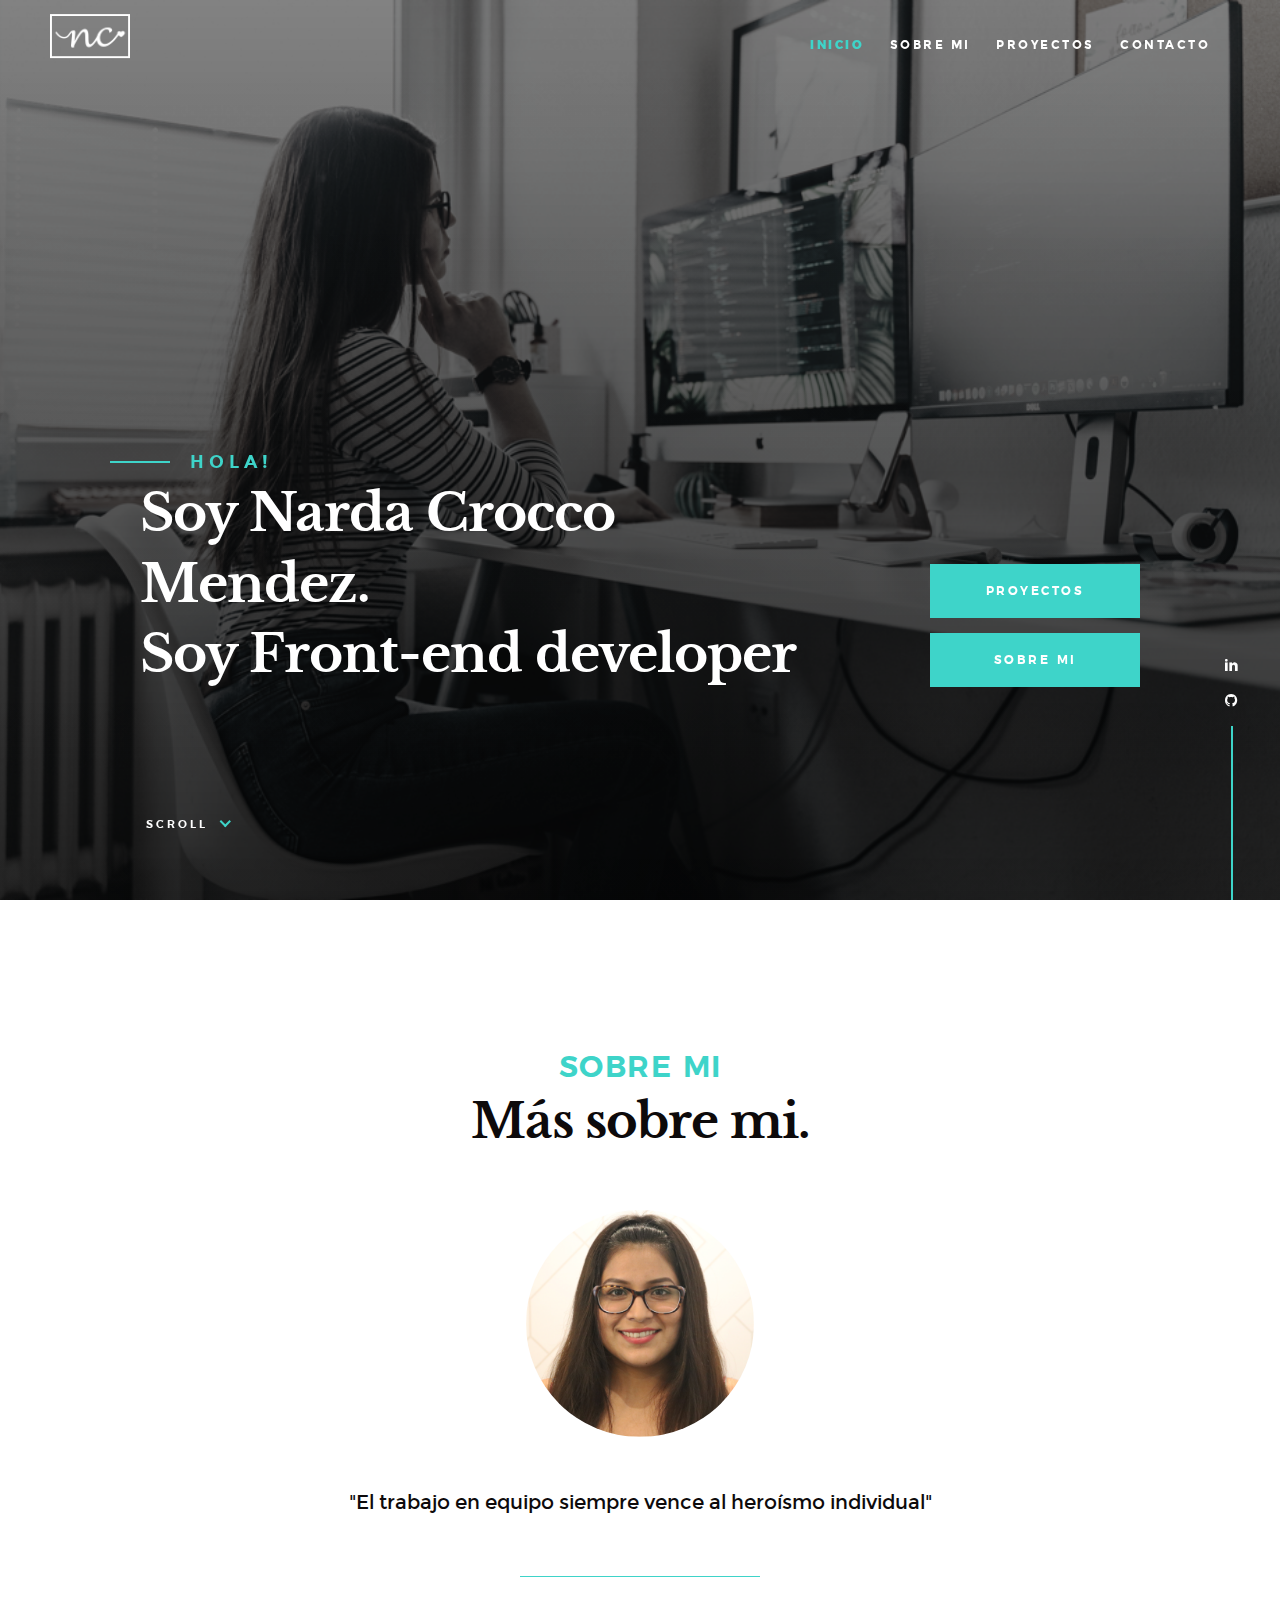
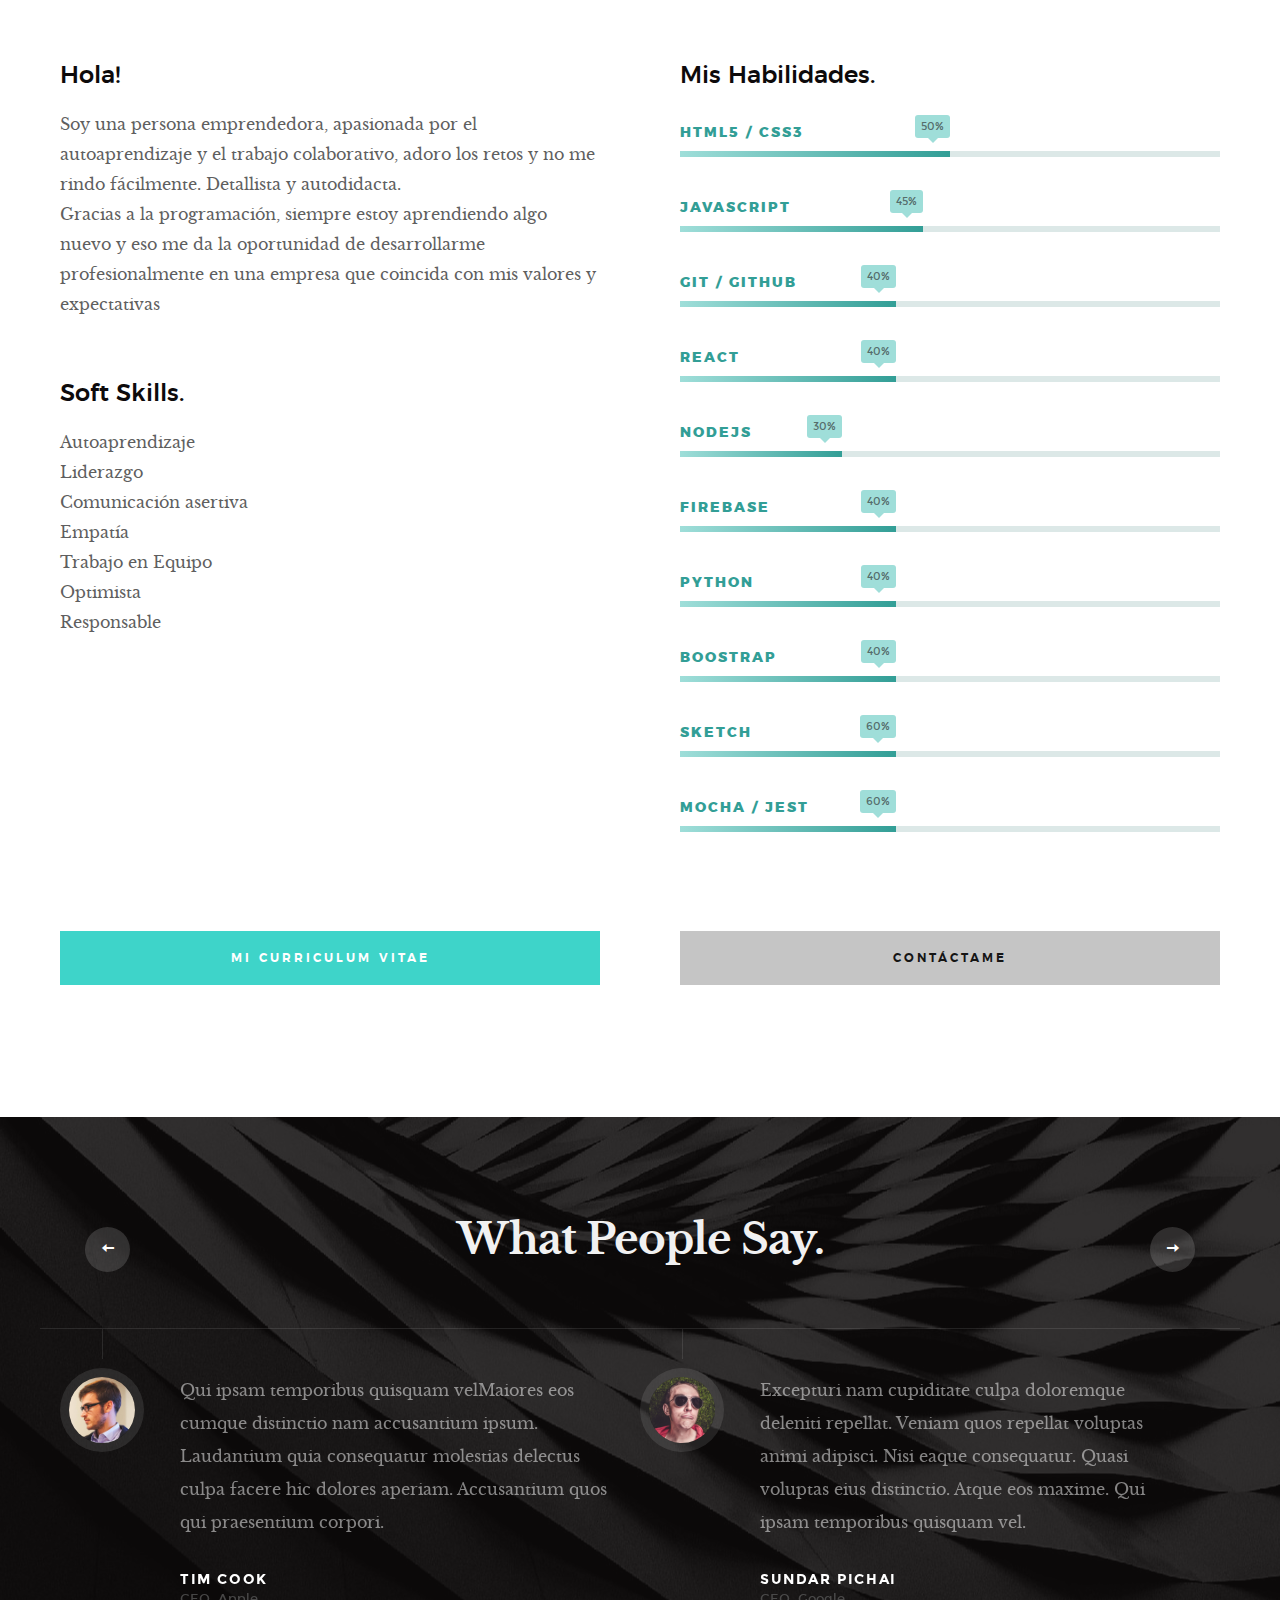
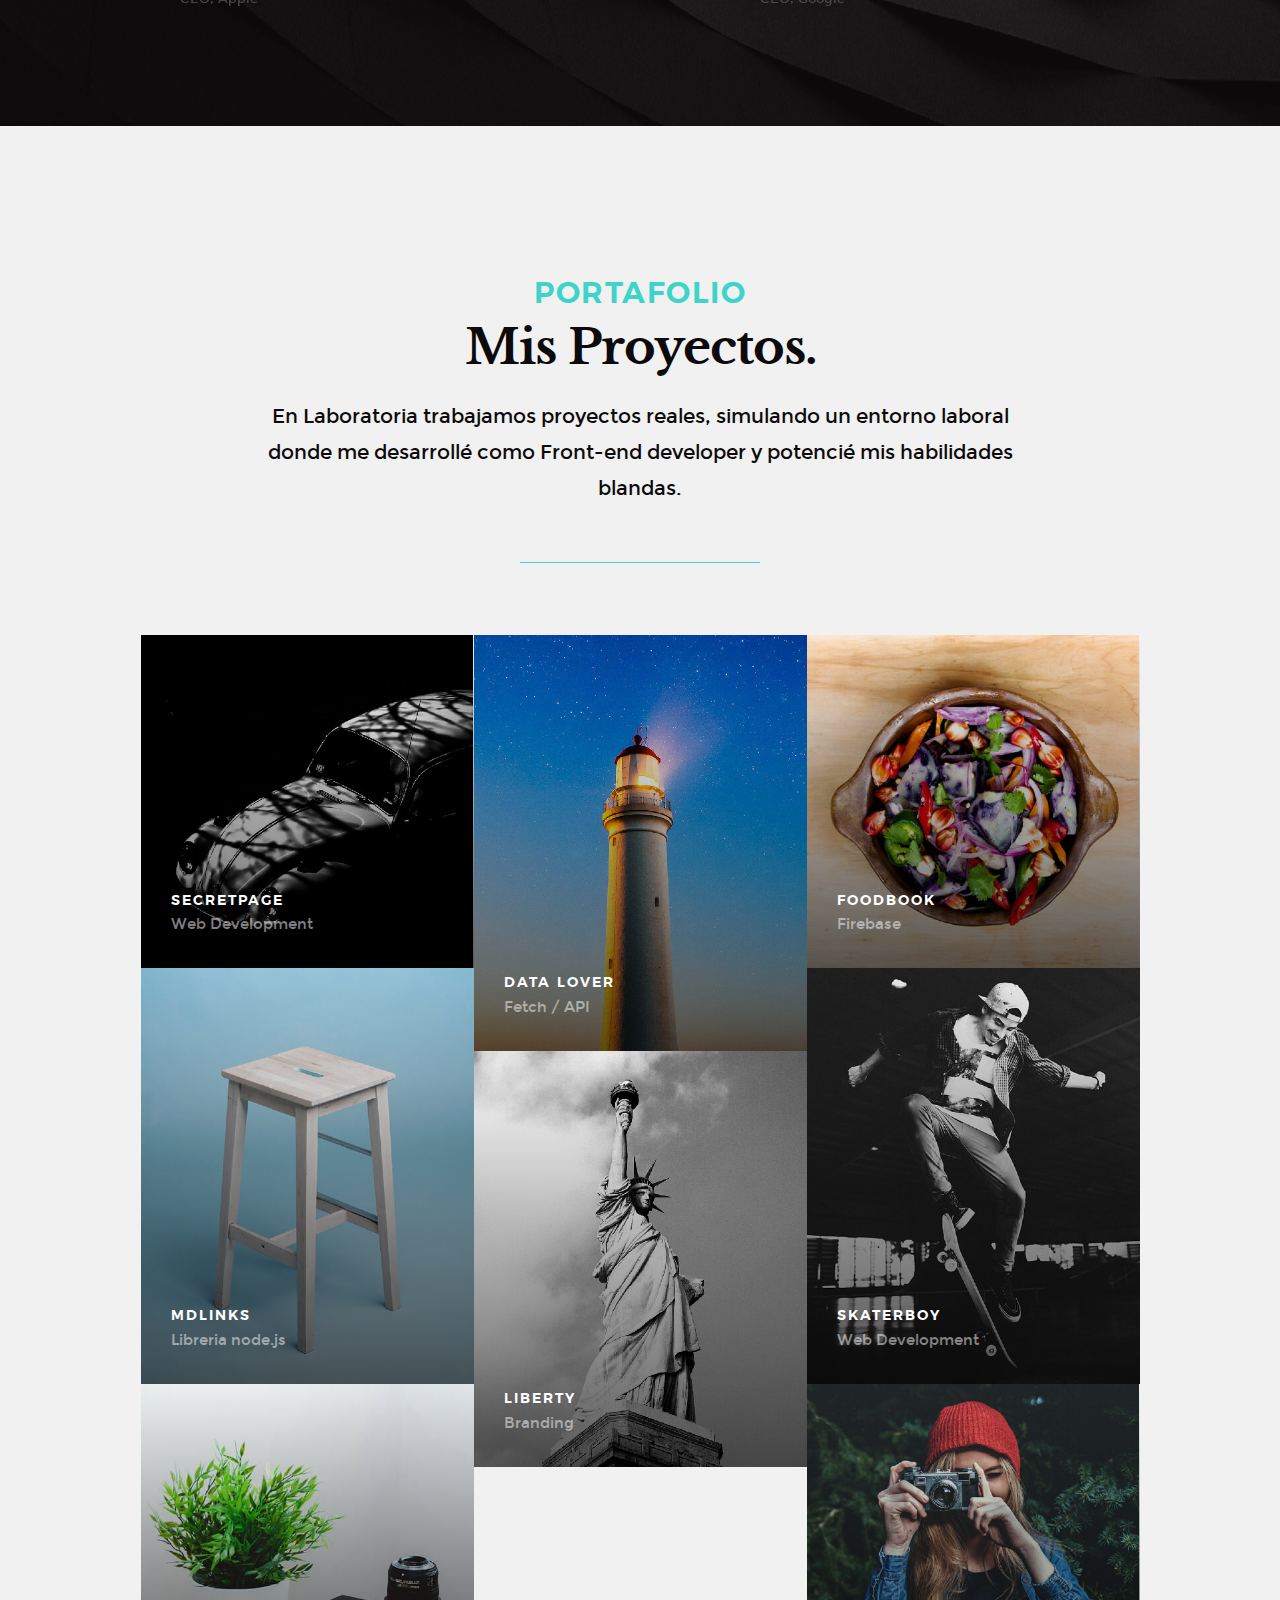
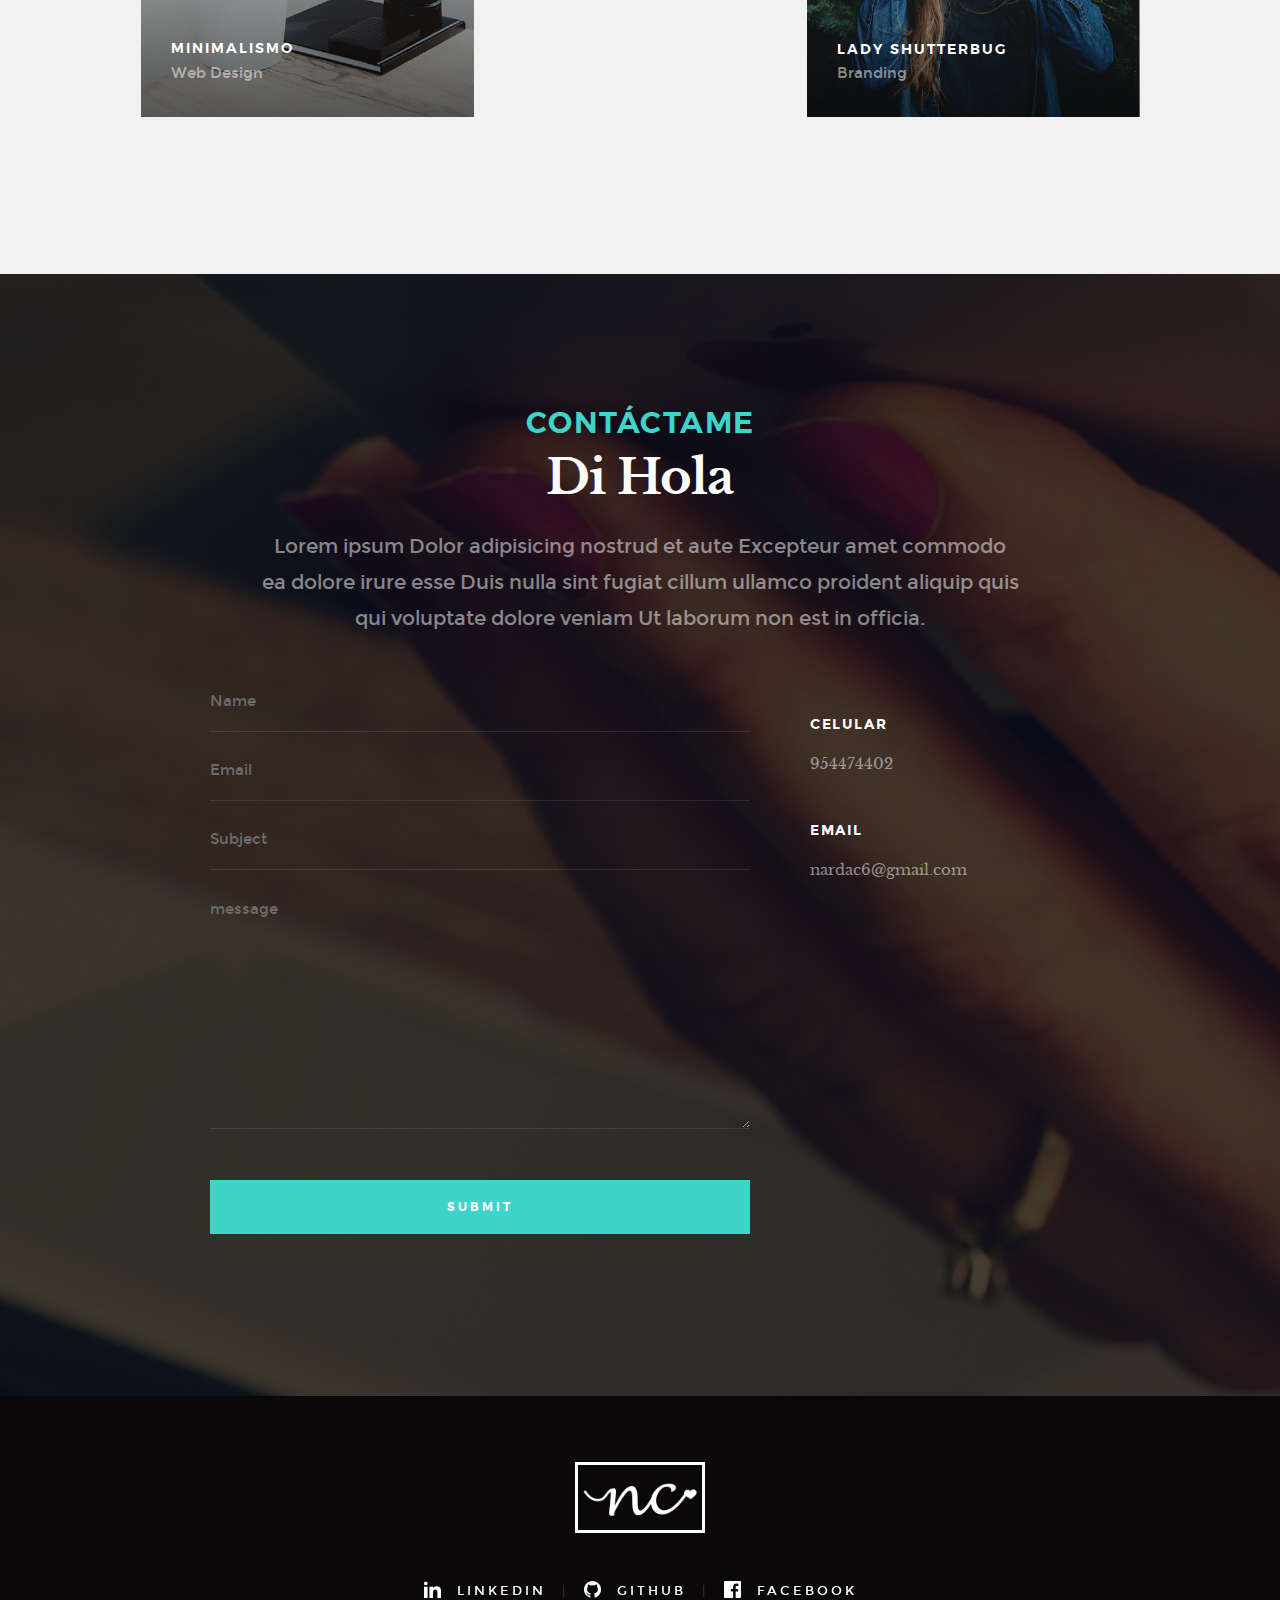
==== index.html @ a19f1409 "Portafolio" ====
<!DOCTYPE html>
<!--[if lt IE 9 ]><html class="no-js oldie" lang="en"> <![endif]-->
<!--[if IE 9 ]><html class="no-js oldie ie9" lang="en"> <![endif]-->
<!--[if (gte IE 9)|!(IE)]><!-->
<html class="no-js" lang="en">
<!--<![endif]-->

<head>

    <!--- basic page needs
    ================================================== -->
    <meta charset="utf-8">
    <title>Narda Crocco</title>
    <meta name="description" content="">
    <meta name="author" content="">

    <!-- mobile specific metas
    ================================================== -->
    <meta name="viewport" content="width=device-width, initial-scale=1">

    <!-- CSS
    ================================================== -->
    <link rel="stylesheet" href="css/base.css">
    <link rel="stylesheet" href="css/vendor.css">
    <link rel="stylesheet" href="css/main.css">

    <!-- script
    ================================================== -->
    <script src="js/modernizr.js"></script>
    <script src="js/pace.min.js"></script>

    <!-- favicons
    ================================================== -->
    <link rel="shortcut icon" href="favicon.png" type="image/x-icon">
    <link rel="icon" href="favicon.png" type="image/x-icon">

</head>

<body id="top">

    <!-- header
    ================================================== -->
    <header class="s-header">

        <div class="header-logo">
            <a class="site-logo" href="index.html"><img src="images/nc-black.png" alt="Homepage"></a>
        </div>

        <nav class="header-nav-wrap">
            <ul class="header-nav">
                <li class="current"><a class="smoothscroll"  href="#home" title="home">Inicio</a></li>
                <li><a class="smoothscroll"  href="#about" title="about">Sobre mi</a></li>
                <li><a class="smoothscroll"  href="#works" title="works">Proyectos</a></li>
                <li><a class="smoothscroll"  href="#contact" title="contact">Contacto</a></li>
            </ul>
        </nav>

        <a class="header-menu-toggle" href="#0"><span>Menu</span></a>

    </header> <!-- end s-header -->


   <!-- home
   ================================================== -->
   <section id="home" class="s-home page-hero target-section" data-parallax="scroll" data-image-src="images/hero2.png" data-natural-width=3000 data-natural-height=2000 data-position-y=center>

        <div class="overlay"></div>
        <div class="shadow-overlay"></div>

        <div class="home-content">

            <div class="row home-content__main">

                <h3>Hola!</h3>

                <h1>
                    Soy Narda Crocco Mendez. <br>
                    Soy Front-end developer <br>
                    
                </h1>

                <div class="home-content__buttons">
                    <a href="#works" class="smoothscroll btn btn--stroke">
                        Proyectos
                    </a>
                    <a href="#about" class="smoothscroll btn btn--stroke">
                        Sobre mi
                    </a>
                </div>

                <div class="home-content__scroll">
                    <a href="#about" class="scroll-link smoothscroll">
                        <span>scroll</span>
                    </a>
                </div>

            </div>

        </div> <!-- end home-content -->

        <ul class="home-social">
            <li>
                <a href="https://www.linkedin.com/in/nardacrocco/"><i class="im im-linkedin" aria-hidden="true"></i><span>Linkedin</span></a>
            </li>
            <li>
                <a href="https://github.com/NardaC"><i class="im im-github" aria-hidden="true"></i><span>GitHub</span></a>
            </li>
        </ul> 
        <!-- end home-social -->

    </section> <!-- end s-home -->


    <!-- about
    ================================================== -->
    <section id="about" class="s-about target-section">
        
        <div class="row narrow section-intro has-bottom-sep">
            <div class="col-full text-center">
                <h3>Sobre mi</h3>
                <h1>Más sobre mi.</h1>
                <img src="/images/fotoNarda.png"  class ='fotoNarda' alt="fotoNarda">
                <p class="lead">"El trabajo en equipo siempre vence al heroísmo individual"</p>
            </div>
        </div>

        <div class="row about-content">

            <div class="col-six tab-full left">
                <h3>Hola!</h3>
                <p>
                Soy una persona emprendedora, apasionada por el autoaprendizaje y el trabajo colaborativo, adoro los retos y no me rindo fácilmente. Detallista y autodidacta.<br> Gracias a la programación, siempre estoy aprendiendo algo nuevo y eso me da la oportunidad de desarrollarme profesionalmente en una empresa que coincida con mis valores y expectativas
                </p>
                <h3>Soft Skills.</h3>
                <p>  Autoaprendizaje<br>
                     Liderazgo<br>
                     Comunicación asertiva<br>
                     Empatía<br>
                     Trabajo en Equipo<br>
                     Optimista<br>
                     Responsable<br>

                </p>
            </div>

            <div class="col-six tab-full right">
                <h3>Mis Habilidades.</h3>

                <ul class="skill-bars">
                    <li>
                        <div class="progress percent50"><span>50%</span></div>
                        <strong>HTML5 / CSS3</strong>
                    </li>
                    <li>
                        <div class="progress percent45"><span>45%</span></div>
                        <strong>Javascript</strong>
                    </li>
                    <li>
                        <div class="progress percent40"><span>40%</span></div>
                        <strong>Git / GitHub</strong>
                    </li>
                    <li>
                        <div class="progress percent40"><span>40%</span></div>
                        <strong>React</strong>
                    </li>
                    <li>
                        <div class="progress percent30"><span>30%</span></div>
                        <strong>NodeJs</strong>
                    </li>   
                    <li>
                        <div class="progress percent40"><span>40%</span></div>
                        <strong>Firebase</strong>
                    </li>
                    <li>
                        <div class="progress percent40"><span>40%</span></div>
                        <strong>Python</strong>
                    </li>
                    <li>
                        <div class="progress percent40"><span>40%</span></div>
                        <strong>Boostrap</strong>
                    </li> 
                    <li>
                        <div class="progress percent40"><span>60%</span></div>
                        <strong>Sketch</strong>
                    </li>
                    <li>
                        <div class="progress percent40"><span>60%</span></div>
                        <strong>Mocha / Jest</strong>
                    </li>     
                </ul>
            </div>

        </div> <!-- end about-content -->

        <div class="row about-content about-content--buttons">

            <div class="col-six tab-full left">
                <a href="https://drive.google.com/file/d/16lod8VybnrQtXfMfEF0TPYE0Zg35IKWc/view" class="btn btn--primary full-width">Mi Curriculum Vitae</a>
            </div>
            <div class="col-six tab-full right">
                <a href="#contact" class="btn full-width">Contáctame</a>
            </div>

        </div> <!-- end about-content buttons -->

    </section> <!-- end about -->
    
<!-- testimonials
    ================================================== -->
    <div class="s-testimonials">

        <div class="overlay"></div>

        <div class="row testimonials-header">
            <div class="col-full">
                <h1 class="h02">What People Say.</h1>
            </div>
        </div>

        <div class="row testimonials">

            <div class="col-full testimonials__slider">

                <div class="testimonials__slide">
                    <img src="images/avatars/user-01.jpg" alt="Author image" class="testimonials__avatar">
                    <p>Qui ipsam temporibus quisquam velMaiores eos cumque distinctio nam accusantium ipsum. 
                    Laudantium quia consequatur molestias delectus culpa facere hic dolores aperiam. Accusantium quos qui praesentium corpori.</p>
                    <div class="testimonials__author h06">
                        Tim Cook
                        <span>CEO, Apple</span>
                    </div>
                </div>

                <div class="testimonials__slide">
                    <img src="images/avatars/user-05.jpg" alt="Author image" class="testimonials__avatar">
                    <p>Excepturi nam cupiditate culpa doloremque deleniti repellat. Veniam quos repellat voluptas animi adipisci.
                    Nisi eaque consequatur. Quasi voluptas eius distinctio. Atque eos maxime. Qui ipsam temporibus quisquam vel.</p>
                    <div class="testimonials__author h06">
                        Sundar Pichai
                        <span>CEO, Google</span>
                    </div>
                </div>

                <div class="testimonials__slide">
                    <img src="images/avatars/user-02.jpg" alt="Author image" class="testimonials__avatar">
                    <p>Repellat dignissimos libero. Qui sed at corrupti expedita voluptas odit. Nihil ea quia nesciunt. Ducimus aut sed ipsam.  
                    Autem eaque officia cum exercitationem sunt voluptatum accusamus. Quasi voluptas eius distinctio.</p>
                    <div class="testimonials__author h06">
                        Satya Nadella
                        <span>CEO, Microsoft</span>
                    </div>
                </div>
                
            </div> <!-- end testimonials__slider -->

        </div> <!-- end testimonials -->

    </div> <!-- end s-testimonials -->

    <!-- works
    ================================================== -->
    <section id="works" class="s-works target-section">

        <div class="row narrow section-intro has-bottom-sep">
            <div class="col-full">
                <h3>Portafolio</h3>
                <h1>Mis Proyectos.</h1>
                
                <p class="lead">En Laboratoria trabajamos proyectos reales, simulando un  entorno laboral donde me desarrollé como Front-end developer y potencié mis habilidades blandas.</p>
            </div>
        </div>

        <div class="row masonry-wrap">
            <div class="masonry">

                <div class="masonry__brick">
                    <div class="item-folio">

                        <div class="item-folio__thumb">
                            <a href="images/fondo2.jpg" class="thumb-link" title="The Beetle Car" data-size="1050x700">
                                <img src="images/portfolio/beetle.jpg" 
                                     srcset="images/portfolio/beetle.jpg 1x, images/fondo2.jpg 2x" alt="">
                                <span class="shadow-overlay"></span>
                            </a>
                        </div>

                        <div class="item-folio__text">
                            <h3 class="item-folio__title">
                                Secretpage
                            </h3>
                            <p class="item-folio__cat">
                                Web Development
                            </p>
                        </div>

                        <a href="" class="item-folio__project-link" title="Project link">
                            <i class="im im-link"></i>
                        </a>

                        <div class="item-folio__caption">
                            <p>Vero molestiae sed aut natus excepturi. Et tempora numquam. Temporibus iusto quo.Unde dolorem corrupti neque nisi.</p>
                        </div>

                    </div> <!-- end item-folio -->
                </div> <!-- end masonry__brick -->

                <div class="masonry__brick">
                    <div class="item-folio">

                        <div class="item-folio__thumb">
                            <a href="images/fondo4.jpg" class="thumb-link" title="Lighthouse" data-size="1050x700">
                                <img src="images/portfolio/lighthouse.jpg" 
                                     srcset="images/portfolio/lighthouse.jpg 1x, images/fondo4.jpg 2x" alt="">
                                <span class="shadow-overlay"></span>
                            </a>
                        </div>

                        <div class="item-folio__text">
                            <h3 class="item-folio__title">
                                Data Lover
                            </h3>
                            <p class="item-folio__cat">
                                Fetch / API 
                            </p>
                        </div>

                        <a href="https://www.behance.net/" class="item-folio__project-link" title="Project link">
                            <i class="im im-link"></i>
                        </a>

                        <div class="item-folio__caption">
                            <p>Vero molestiae sed aut natus excepturi. Et tempora numquam. Temporibus iusto quo.Unde dolorem corrupti neque nisi.</p>
                        </div>

                    </div> <!-- end item-folio -->
                </div> <!-- end masonry__brick -->

                <div class="masonry__brick">
                    <div class="item-folio">

                        <div class="item-folio__thumb">
                            <a href="images/fondo3.jpg" class="thumb-link" data-size="1050x700">
                                <img src="images/portfolio/salad.jpg" 
                                     srcset="images/portfolio/salad.jpg 1x, images/fondo3.jpg 2x" alt="">
                                <span class="shadow-overlay"></span>
                            </a>
                        </div>

                        <div class="item-folio__text">
                            <h3 class="item-folio__title">
                                Foodbook
                            </h3>
                            <p class="item-folio__cat">
                                Firebase
                            </p>
                        </div>

                        <a href="https://www.behance.net/" class="item-folio__project-link" title="Project link">
                            <i class="im im-link"></i>
                        </a>

                        <span class="item-folio__caption">
                            <p>Vero molestiae sed aut natus excepturi. Et tempora numquam. Temporibus iusto quo.Unde dolorem corrupti neque nisi.</p>
                        </span>

                    </div> <!-- end item-folio -->
                </div> <!-- end masonry__brick -->

                <div class="masonry__brick">
                    <div class="item-folio">

                        <div class="item-folio__thumb">
                            <a href="images/portfolio/gallery/g-woodcraft.jpg" class="thumb-link" data-size="1050x700">
                                <img src="images/portfolio/woodcraft.jpg"
                                     srcset="images/portfolio/woodcraft.jpg 1x, images/portfolio/woodcraft@2x.jpg 2x" alt="">
                                <span class="shadow-overlay"></span>
                            </a>
                        </div>

                        <div class="item-folio__text">
                            <h3 class="item-folio__title">
                                MdLinks
                            </h3>
                            <p class="item-folio__cat">
                                Libreria node.js
                            </p>
                        </div>

                        <a href="https://www.behance.net/" class="item-folio__project-link" title="Project link">
                            <i class="im im-link"></i>
                        </a>

                        <span class="item-folio__caption">
                            <p>Vero molestiae sed aut natus excepturi. Et tempora numquam. Temporibus iusto quo.Unde dolorem corrupti neque nisi.</p>
                        </span>

                    </div> <!-- end item-folio -->
                </div> <!-- end masonry__brick -->

                <div class="masonry__brick">
                    <div class="item-folio">

                        <div class="item-folio__thumb">
                            <a href="images/portfolio/gallery/g-skaterboy.jpg" class="thumb-link" data-size="1050x700">
                                <img src="images/portfolio/skaterboy.jpg"
                                     srcset="images/portfolio/skaterboy.jpg 1x, images/portfolio/skaterboy@2x.jpg 2x" alt="">
                                <span class="shadow-overlay"></span>
                            </a>
                        </div>

                        <div class="item-folio__text">
                            <h3 class="item-folio__title">
                                Skaterboy
                            </h3>
                            <p class="item-folio__cat">
                                Web Development
                            </p>
                        </div>

                        <a href="https://www.behance.net/" class="item-folio__project-link" title="Project link">
                            <i class="im im-link"></i>
                        </a>

                        <span class="item-folio__caption">
                            <p>Vero molestiae sed aut natus excepturi. Et tempora numquam. Temporibus iusto quo.Unde dolorem corrupti neque nisi.</p>
                        </span>

                    </div> <!-- end item-folio -->
                </div> <!-- end masonry__brick -->

                <div class="masonry__brick">
                    <div class="item-folio">

                        <div class="item-folio__thumb">
                            <a href="images/portfolio/gallery/g-liberty.jpg" class="thumb-link" data-size="1050x700">
                                <img src="images/portfolio/liberty.jpg"
                                     srcset="images/portfolio/liberty.jpg 1x, images/portfolio/liberty@2x.jpg 2x" alt="">
                                <span class="shadow-overlay"></span>
                            </a>
                        </div>

                        <div class="item-folio__text">
                            <h3 class="item-folio__title">
                                Liberty
                            </h3>
                            <p class="item-folio__cat">
                                Branding
                            </p>
                        </div>

                        <a href="https://www.behance.net/" class="item-folio__project-link" title="Project link">
                            <i class="im im-link"></i>
                        </a>

                        <span class="item-folio__caption">
                            <p>Vero molestiae sed aut natus excepturi. Et tempora numquam. Temporibus iusto quo.Unde dolorem corrupti neque nisi.</p>
                        </span>

                    </div> <!-- end item-folio -->
                </div> <!-- end masonry__brick -->

                <div class="masonry__brick">
                    <div class="item-folio">

                        <div class="item-folio__thumb">
                            <a href="images/portfolio/gallery/g-minimalismo.jpg" class="thumb-link" data-size="1050x700">
                                <img src="images/portfolio/minimalismo.jpg"
                                     srcset="images/portfolio/minimalismo.jpg 1x, images/portfolio/minimalismo@2x.jpg 2x" alt="">
                                <span class="shadow-overlay"></span>
                            </a>
                        </div>

                        <div class="item-folio__text">
                            <h3 class="item-folio__title">
                                Minimalismo
                            </h3>
                            <p class="item-folio__cat">
                                Web Design
                            </p>
                        </div>

                        <a href="https://www.behance.net/" class="item-folio__project-link" title="Project link">
                            <i class="im im-link"></i>
                        </a>

                        <span class="item-folio__caption">
                            <p>Vero molestiae sed aut natus excepturi. Et tempora numquam. Temporibus iusto quo.Unde dolorem corrupti neque nisi.</p>
                        </span>

                    </div> <!-- end item-folio -->
                </div> <!-- end masonry__brick -->

                <div class="masonry__brick">
                    <div class="item-folio">

                        <div class="item-folio__thumb">
                            <a href="images/portfolio/gallery/g-shutterbug.jpg" class="thumb-link" data-size="1050x700">
                                <img src="images/portfolio/shutterbug.jpg"
                                     srcset="images/portfolio/shutterbug.jpg 1x, images/portfolio/shutterbug@2x.jpg 2x" alt="">
                                <span class="shadow-overlay"></span>
                            </a>
                        </div>

                        <div class="item-folio__text">
                            <h3 class="item-folio__title">
                                Lady Shutterbug
                            </h3>
                            <p class="item-folio__cat">
                                Branding
                            </p>
                        </div>

                        <a href="https://www.behance.net/" class="item-folio__project-link" title="Project link">
                            <i class="im im-link"></i>
                        </a>

                        <span class="item-folio__caption">
                            <p>Vero molestiae sed aut natus excepturi. Et tempora numquam. Temporibus iusto quo.Unde dolorem corrupti neque nisi.</p>
                        </span>

                    </div> <!-- end item-folio -->
                </div> <!-- end masonry__brick -->

            </div>
        </div> <!-- end masonry -->

    </section> <!-- end works -->

    <!-- contact
    ================================================== -->
    <section id="contact" class="s-contact target-section">

        <div class="overlay"></div>

        <div class="row narrow section-intro">
            <div class="col-full">
                <h3>Contáctame</h3>
                <h1>Di Hola</h1>
                
                <p class="lead">Lorem ipsum Dolor adipisicing nostrud et aute Excepteur amet commodo ea dolore irure esse Duis nulla sint fugiat cillum ullamco proident aliquip quis qui voluptate dolore veniam Ut laborum non est in officia.</p>
            </div>
        </div>

        <div class="row contact__main">
            <div class="col-eight tab-full contact__form">
                <form name="contactForm" id="contactForm" method="post" action="">
                    <fieldset>
    
                    <div class="form-field">
                        <input name="contactName" type="text" id="contactName" placeholder="Name" value="" minlength="2" required="" aria-required="true" class="full-width">
                    </div>
                    <div class="form-field">
                        <input name="contactEmail" type="email" id="contactEmail" placeholder="Email" value="" required="" aria-required="true" class="full-width">
                    </div>
                    <div class="form-field">
                        <input name="contactSubject" type="text" id="contactSubject" placeholder="Subject" value="" class="full-width">
                    </div>
                    <div class="form-field">
                        <textarea name="contactMessage" id="contactMessage" placeholder="message" rows="10" cols="50" required="" aria-required="true" class="full-width"></textarea>
                    </div>
                    <div class="form-field">
                        <button class="full-width btn--primary">Submit</button>
                        <div class="submit-loader">
                            <div class="text-loader">Sending...</div>
                            <div class="s-loader">
                                <div class="bounce1"></div>
                                <div class="bounce2"></div>
                                <div class="bounce3"></div>
                            </div>
                        </div>
                    </div>
    
                    </fieldset>
                </form>

                <!-- contact-warning -->
                <div class="message-warning">
                    Something went wrong. Please try again.
                </div> 
            
                <!-- contact-success -->
                <div class="message-success">
                    Your message was sent, thank you!<br>
                </div>
                        
            </div>
            <div class="col-four tab-full contact__infos">
                <h4 class="h06">Celular</h4>
                <p>954474402</p>

                <h4 class="h06">Email</h4>
                <p>nardac6@gmail.com</p>

            </div>

        </div>

    </section> <!-- end s-contact -->


    <!-- footer
    ================================================== -->
    <footer>
        <div class="row">
            <div class="col-full">

                <div class="footer-logo">
                    <a class="footer-site-logo" href="#0"><img src="images/nc-black.png" alt="Homepage"></a>
                </div>

                <ul class="footer-social">
                    <li><a href="https://www.linkedin.com/in/nardacrocco/">
                        <i class="im im-linkedin" aria-hidden="true"></i>
                        <span>LinkedIn</span>
                    </a></li>
                    <li><a href="https://github.com/NardaC">
                        <i class="im im-github" aria-hidden="true"></i>
                        <span>GitHub</span>
                    </a></li>
                    <li><a href="https://www.facebook.com/NardazZ">
                        <i class="im im-facebook" aria-hidden="true"></i>
                        <span>Facebook</span>
                    </a></li>
                </ul>
                    
            </div>
        </div>

    </footer> <!-- end footer -->


    <!-- photoswipe background
    ================================================== -->
    <div aria-hidden="true" class="pswp" role="dialog" tabindex="-1">

        <div class="pswp__bg"></div>
        <div class="pswp__scroll-wrap">

            <div class="pswp__container">
                <div class="pswp__item"></div>
                <div class="pswp__item"></div>
                <div class="pswp__item"></div>
            </div>

            <div class="pswp__ui pswp__ui--hidden">
                <div class="pswp__top-bar">
                    <div class="pswp__counter"></div><button class="pswp__button pswp__button--close" title="Close (Esc)"></button> <button class="pswp__button pswp__button--share" title=
                    "Share"></button> <button class="pswp__button pswp__button--fs" title="Toggle fullscreen"></button> <button class="pswp__button pswp__button--zoom" title=
                    "Zoom in/out"></button>
                    <div class="pswp__preloader">
                        <div class="pswp__preloader__icn">
                            <div class="pswp__preloader__cut">
                                <div class="pswp__preloader__donut"></div>
                            </div>
                        </div>
                    </div>
                </div>
                <div class="pswp__share-modal pswp__share-modal--hidden pswp__single-tap">
                    <div class="pswp__share-tooltip"></div>
                </div><button class="pswp__button pswp__button--arrow--left" title="Previous (arrow left)"></button> <button class="pswp__button pswp__button--arrow--right" title=
                "Next (arrow right)"></button>
                <div class="pswp__caption">
                    <div class="pswp__caption__center"></div>
                </div>
            </div>

        </div>

    </div><!-- end photoSwipe background -->

    <!-- Java Script
    ================================================== -->
    <script src="js/jquery-3.2.1.min.js"></script>
    <script src="js/plugins.js"></script>
    <script src="js/main.js"></script>

</body>

</html>
---- css/base.css ----
html {
    font-family: sans-serif;
    line-height: 1.15;
    -ms-text-size-adjust: 100%;
    -webkit-text-size-adjust: 100%;
}

body {
    margin: 0;
}

article, aside, footer, header, nav, section {
    display: block;
}

h1 {
    font-size: 2em;
    margin: 0.67em 0;
}

figcaption, figure, main {
    display: block;
}

figure {
    margin: 1em 40px;
}

hr {
    box-sizing: content-box;
    height: 0;
    overflow: visible;
}

pre {
    font-family: monospace, monospace;
    font-size: 1em;
}

a {
    background-color: transparent;
    -webkit-text-decoration-skip: objects;
}

a:active, a:hover {
    outline-width: 0;
}

abbr[title] {
    border-bottom: none;
    text-decoration: underline;
    text-decoration: underline dotted;
}

b, strong {
    font-weight: inherit;
}

b, strong {
    font-weight: bolder;
}

code, kbd, samp {
    font-family: monospace, monospace;
    font-size: 1em;
}

dfn {
    font-style: italic;
}

mark {
    background-color: #ff0;
    color: #000;
}

small {
    font-size: 80%;
}

sub, sup {
    font-size: 75%;
    line-height: 0;
    position: relative;
    vertical-align: baseline;
}

sub {
    bottom: -0.25em;
}

sup {
    top: -0.5em;
}

audio, video {
    display: inline-block;
}

audio:not([controls]) {
    display: none;
    height: 0;
}

img {
    border-style: none;
}

svg:not(:root) {
    overflow: hidden;
}

button, input, optgroup, select, textarea {
    font-family: sans-serif;
    font-size: 100%;
    line-height: 1.15;
    margin: 0;
}

button, input {
    overflow: visible;
}

button, select {
    text-transform: none;
}

button, html [type="button"], [type="reset"], [type="submit"] {
    -webkit-appearance: button;
}

button::-moz-focus-inner, [type="button"]::-moz-focus-inner, [type="reset"]::-moz-focus-inner, [type="submit"]::-moz-focus-inner {
    border-style: none;
    padding: 0;
}

button:-moz-focusring, [type="button"]:-moz-focusring, [type="reset"]:-moz-focusring, [type="submit"]:-moz-focusring {
    outline: 1px dotted ButtonText;
}

fieldset {
    border: 1px solid #c0c0c0;
    margin: 0 2px;
    padding: 0.35em 0.625em 0.75em;
}

legend {
    box-sizing: border-box;
    color: inherit;
    display: table;
    max-width: 100%;
    padding: 0;
    white-space: normal;
}

progress {
    display: inline-block;
    vertical-align: baseline;
}

textarea {
    overflow: auto;
}

[type="checkbox"], [type="radio"] {
    box-sizing: border-box;
    padding: 0;
}

[type="number"]::-webkit-inner-spin-button, [type="number"]::-webkit-outer-spin-button {
    height: auto;
}

[type="search"] {
    -webkit-appearance: textfield;
    outline-offset: -2px;
}

[type="search"]::-webkit-search-cancel-button, [type="search"]::-webkit-search-decoration {
    -webkit-appearance: none;
}

::-webkit-file-upload-button {
    -webkit-appearance: button;
    font: inherit;
}

details, menu {
    display: block;
}

summary {
    display: list-item;
}

canvas {
    display: inline-block;
}

template {
    display: none;
}

[hidden] {
    display: none;
}


/* ===================================================================
 * # basic/base setup styles - (_basic.scss)
 *
 * ------------------------------------------------------------------- */

html {
    font-size: 62.5%;
    box-sizing: border-box;
}

*, *::before, *::after {
    box-sizing: inherit;
}

body {
    font-weight: normal;
    line-height: 1;
    word-wrap: break-word;
    text-rendering: optimizeLegibility;
    -webkit-overflow-scrolling: touch;
    -webkit-text-size-adjust: none;
}

body, input, button {
    -moz-osx-font-smoothing: grayscale;
    -webkit-font-smoothing: antialiased;
}


/* ------------------------------------------------------------------- 
 * ## Media - (_basic.scss)
 * ------------------------------------------------------------------- */

img, video {
    max-width: 100%;
    height: auto;
}


/* ------------------------------------------------------------------- 
 * ## Typography resets - (_basic.scss)
 * ------------------------------------------------------------------- */

div, dl, dt, dd, ul, ol, li, h1, h2, h3, h4, h5, h6, pre, form, p, blockquote, th, td {
    margin: 0;
    padding: 0;
}

h1, h2, h3, h4, h5, h6 {
    -webkit-font-smoothing: auto;
    -webkit-font-smoothing: antialiased;
    -webkit-font-variant-ligatures: common-ligatures;
    -moz-font-variant-ligatures: common-ligatures;
    font-variant-ligatures: common-ligatures;
    text-rendering: optimizeLegibility;
}

em, i {
    font-style: italic;
    line-height: inherit;
}

strong, b {
    font-weight: bold;
    line-height: inherit;
}

small {
    font-size: 60%;
    line-height: inherit;
}

ol, ul {
    list-style: none;
}

li {
    display: block;
}


/* ------------------------------------------------------------------- 
 * ## links - (_basic.scss)
 * ------------------------------------------------------------------- */

a {
    text-decoration: none;
    line-height: inherit;
}

a img {
    border: none;
}


/* ------------------------------------------------------------------- 
 * ## inputs - (_basic.scss)
 * ------------------------------------------------------------------- */

fieldset {
    margin: 0;
    padding: 0;
}

input[type="email"], 
input[type="number"], 
input[type="search"], 
input[type="text"], 
input[type="tel"], 
input[type="url"], 
input[type="password"], textarea {
    -webkit-appearance: none;
    -moz-appearance: none;
    -ms-appearance: none;
    -o-appearance: none;
    appearance: none;
}


/* ===================================================================
 * # grid - (_grid.scss)
 *
 * ------------------------------------------------------------------- */

.row {
    width: 94%;
    max-width: 1200px;
    margin: 0 auto;
}

.row:after {
    content: "";
    display: table;
    clear: both;
}

.row .row {
    width: auto;
    max-width: none;
    margin-left: -20px;
    margin-right: -20px;
}


/* column blocks
 * -------------------------------------- */

[class*="col-"] {
    float: left;
}

[class*="col-"] + [class*="col-"].end {
    float: right;
}

[class*="col-"] {
    padding: 0 20px;
}


/* column width classes 
 * -------------------------------------- */

.col-one {
    width: 8.33333%;
}

.col-two, .col-1-6 {
    width: 16.66667%;
}

.col-three, .col-1-4 {
    width: 25%;
}

.col-four, .col-1-3 {
    width: 33.33333%;
}

.col-five {
    width: 41.66667%;
}

.col-six, .col-1-2 {
    width: 50%;
}

.col-seven {
    width: 58.33333%;
}

.col-eight, .col-2-3 {
    width: 66.66667%;
}

.col-nine, .col-3-4 {
    width: 75%;
}

.col-ten, .col-5-6 {
    width: 83.33333%;
}

.col-eleven {
    width: 91.66667%;
}

.col-twelve, .col-full {
    width: 100%;
}


/* ------------------------------------------------------------------- 
 * ## medium size devices - (_grid.scss)
 * ------------------------------------------------------------------- */

@media only screen and (max-width: 1200px) {
    .row .row {
        margin-left: -15px;
        margin-right: -15px;
    }
    [class*="col-"] {
        padding: 0 15px;
    }
    .md-two, .md-1-6 {
        width: 16.66667%;
    }
    .md-one {
        width: 8.33333%;
    }
    .md-three, .md-1-4 {
        width: 25%;
    }
    .md-four, .md-1-3 {
        width: 33.33333%;
    }
    .md-five {
        width: 41.66667%;
    }
    .md-six, .md-1-2 {
        width: 50%;
    }
    .md-seven {
        width: 58.33333%;
    }
    .md-eight, .md-2-3 {
        width: 66.66667%;
    }
    .md-nine, .md-3-4 {
        width: 75%;
    }
    .md-ten, .md-5-6 {
        width: 83.33333%;
    }
    .md-eleven {
        width: 91.66667%;
    }
    .md-twelve, .md-full {
        width: 100%;
    }
}


/* ------------------------------------------------------------------- 
 * ## tablets - (_grid.scss)
 * ------------------------------------------------------------------- */

@media only screen and (max-width: 800px) {
    .row {
        width: 90%;
    }
    .tab-1-4 {
        width: 25%;
    }
    .tab-1-3 {
        width: 33.33333%;
    }
    .tab-1-2 {
        width: 50%;
    }
    .tab-2-3 {
        width: 66.66667%;
    }
    .tab-3-4 {
        width: 75%;
    }
    .tab-full {
        width: 100%;
    }
}


/* ------------------------------------------------------------------- 
 * ## mobile devices - (_grid.scss)
 * ------------------------------------------------------------------- */

@media only screen and (max-width: 600px) {
    .row {
        width: auto;
        padding-left: 25px;
        padding-right: 25px;
    }
    .row .row {
        margin-left: -10px;
        margin-right: -10px;
    }
    [class*="col-"] {
        padding: 0 10px;
    }
    .mob-1-4 {
        width: 25%;
    }
    .mob-1-3 {
        width: 33.33333%;
    }
    .mob-1-2 {
        width: 50%;
    }
    .mob-2-3 {
        width: 66.66667%;
    }
    .mob-3-4 {
        width: 75%;
    }
    .mob-full {
        width: 100%;
    }
}


/* ------------------------------------------------------------------- 
 * ## small mobile devices - (_grid.scss) 
 * ------------------------------------------------------------------- */


/* stack columns on small mobile devices
 * ------------------------------------------------------------------- */

@media only screen and (max-width: 400px) {
    .row .row {
        padding-left: 0;
        padding-right: 0;
        margin-left: 0;
        margin-right: 0;
    }
    [class*="col-"] {
        width: 100% !important;
        float: none !important;
        clear: both !important;
        margin-left: 0;
        margin-right: 0;
        padding: 0;
    }
    [class*="col-"] + [class*="col-"].end {
        float: none;
    }
}


/* ===================================================================
 * # block grids - (_grid.scss)
 * ------------------------------------------------------------------- */


/*   Equally-sized columns define at row level
 * ------------------------------------------------------------------- */

[class*="block-"]:after {
    content: "";
    display: table;
    clear: both;
}

.block-1-6 .col-block {
    width: 16.66667%;
}

.block-1-5 .col-block {
    width: 20%;
}

.block-1-4 .col-block {
    width: 25%;
}

.block-1-3 .col-block {
    width: 33.33333%;
}

.block-1-2 .col-block {
    width: 50%;
}


/**
 * Clearing for block grid columns. Allow columns with 
 * different heights to align properly.
 */

.block-1-6 .col-block:nth-child(6n+1), 
.block-1-5 .col-block:nth-child(5n+1), 
.block-1-4 .col-block:nth-child(4n+1), 
.block-1-3 .col-block:nth-child(3n+1), 
.block-1-2 .col-block:nth-child(2n+1) {
    clear: both;
}


/* ------------------------------------------------------------------- 
 * ## medium size devices - (_grid.scss)
 * ------------------------------------------------------------------- */

@media only screen and (max-width: 1200px) {
    .block-m-1-6 .col-block {
        width: 16.66667%;
    }
    .block-m-1-5 .col-block {
        width: 20%;
    }
    .block-m-1-4 .col-block {
        width: 25%;
    }
    .block-m-1-3 .col-block {
        width: 33.33333%;
    }
    .block-m-1-2 .col-block {
        width: 50%;
    }
    .block-m-full .col-block {
        width: 100%;
        clear: both;
    }
    [class*="block-m-"] .bgrid:nth-child(n) {
        clear: none;
    }
    .block-m-1-6 .col-block:nth-child(6n+1), 
    .block-m-1-5 .col-block:nth-child(5n+1), 
    .block-m-1-4 .col-block:nth-child(4n+1), 
    .block-m-1-3 .col-block:nth-child(3n+1), 
    .block-m-1-2 .col-block:nth-child(2n+1) {
        clear: both;
    }
}


/* ------------------------------------------------------------------- 
 * ## tablets - (_grid.scss)
 * ------------------------------------------------------------------- */

@media only screen and (max-width: 800px) {
    .block-tab-1-6 .col-block {
        width: 16.66667%;
    }
    .block-tab-1-5 .col-block {
        width: 20%;
    }
    .block-tab-1-4 .col-block {
        width: 25%;
    }
    .block-tab-1-3 .col-block {
        width: 33.33333%;
    }
    .block-tab-1-2 .col-block {
        width: 50%;
    }
    .block-tab-full .col-block {
        width: 100%;
        clear: both;
    }
    [class*="block-tab-"] .bgrid:nth-child(n) {
        clear: none;
    }
    .block-tab-1-6 .col-block:nth-child(6n+1), 
    .block-tab-1-6 .col-block:nth-child(5n+1), 
    .block-tab-1-4 .col-block:nth-child(4n+1), 
    .block-tab-1-3 .col-block:nth-child(3n+1), 
    .block-tab-1-2 .col-block:nth-child(2n+1) {
        clear: both;
    }
}


/* ------------------------------------------------------------------- 
 * ## mobile devices - (_grid.scss)
 * ------------------------------------------------------------------- */

@media only screen and (max-width: 600px) {
    .block-mob-1-6 .col-block {
        width: 16.66667%;
    }
    .block-mob-1-5 .col-block {
        width: 20%;
    }
    .block-mob-1-4 .col-block {
        width: 25%;
    }
    .block-mob-1-3 .col-block {
        width: 33.33333%;
    }
    .block-mob-1-2 .col-block {
        width: 50%;
    }
    .block-mob-full .col-block {
        width: 100%;
        clear: both;
    }
    [class*="block-mob-"] .bgrid:nth-child(n) {
        clear: none;
    }
    .block-mob-1-6 .col-block:nth-child(6n+1), 
    .block-mob-1-5 .col-block:nth-child(5n+1), 
    .block-mob-1-4 .col-block:nth-child(4n+1), 
    .block-mob-1-3 .col-block:nth-child(3n+1), 
    .block-mob-1-2 .col-block:nth-child(2n+1) {
        clear: both;
    }
}


/* ------------------------------------------------------------------- 
 * ## small mobile devices - (_grid.scss) 
 * ------------------------------------------------------------------- */


/* stack columns on small mobile devices
 * ------------------------------------------------------------------- */

@media only screen and (max-width: 400px) {
    .stack .col-block {
        width: 100% !important;
        float: none !important;
        clear: both !important;
        margin-left: 0;
        margin-right: 0;
    }
}


/* ===================================================================
 * # MISC  - (_grid.scss)
 *
 * ------------------------------------------------------------------- */

.group:after {
    content: "";
    display: table;
    clear: both;
}


/* Misc Helper Styles
 * -------------------------------------- */

.is-hidden {
    display: none;
}

.is-invisible {
    visibility: hidden;
}

.antialiased {
    -webkit-font-smoothing: antialiased;
    -moz-osx-font-smoothing: grayscale;
}

.overflow-hidden {
    overflow: hidden;
}

.remove-bottom {
    margin-bottom: 0;
}

.half-bottom {
    margin-bottom: 1.5rem !important;
}

.add-bottom {
    margin-bottom: 3rem !important;
}

.no-border {
    border: none;
}

.full-width {
    width: 100%;
}

.text-center {
    text-align: center;
}

.text-left {
    text-align: left;
}

.text-right {
    text-align: right;
}

.pull-left {
    float: left;
}

.pull-right {
    float: right;
}

.align-center {
    margin-left: auto;
    margin-right: auto;
    text-align: center;
}
---- css/vendor.css ----
/* =================================================================== 
 *
 *  Hola v1.0 Vendor/Third Party CSS 
 *  10-02-2017
 *  ------------------------------------------------------------------
 *
 *  TOC:
 *  # Slick slider
 *  # PhotoSwipe Skin
 *  # Prettyprint GitHub Theme
 *
 * =================================================================== */


/* ===================================================================
 * # slick slider
 *
 * ------------------------------------------------------------------- */

.slick-slider {
    position: relative;
    display: block;
    box-sizing: border-box;
    -webkit-touch-callout: none;
    -webkit-user-select: none;
    -khtml-user-select: none;
    -moz-user-select: none;
    -ms-user-select: none;
    user-select: none;
    -ms-touch-action: pan-y;
    touch-action: pan-y;
    -webkit-tap-highlight-color: transparent;
}

.slick-list {
    position: relative;
    overflow: hidden;
    display: block;
    margin: 0;
    padding: 0;
}

.slick-list:focus {
    outline: none;
}

.slick-list.dragging {
    cursor: pointer;
    cursor: hand;
}

.slick-slider .slick-track, .slick-slider .slick-list {
    -webkit-transform: translate3d(0, 0, 0);
    -moz-transform: translate3d(0, 0, 0);
    -ms-transform: translate3d(0, 0, 0);
    -o-transform: translate3d(0, 0, 0);
    transform: translate3d(0, 0, 0);
}

.slick-track {
    position: relative;
    left: 0;
    top: 0;
    display: block;
}

.slick-track:before, .slick-track:after {
    content: "";
    display: table;
}

.slick-track:after {
    clear: both;
}

.slick-loading .slick-track {
    visibility: hidden;
}

.slick-slide {
    float: left;
    height: 100%;
    min-height: 1px;
    display: none;
}

[dir="rtl"] .slick-slide {
    float: right;
}

.slick-slide img {
    display: block;
}

.slick-slide.slick-loading img {
    display: none;
}

.slick-slide.dragging img {
    pointer-events: none;
}

.slick-initialized .slick-slide {
    display: block;
}

.slick-loading .slick-slide {
    visibility: hidden;
}

.slick-vertical .slick-slide {
    display: block;
    height: auto;
    border: 1px solid transparent;
}

.slick-arrow.slick-hidden {
    display: none;
}


/*! PhotoSwipe main CSS by Dmitry Semenov | photoswipe.com | MIT license */


/*
	Styles for basic PhotoSwipe functionality (sliding area, open/close transitions)
*/


/* pswp = photoswipe */

.pswp {
    display: none;
    position: absolute;
    width: 100%;
    height: 100%;
    left: 0;
    top: 0;
    overflow: hidden;
    -ms-touch-action: none;
    touch-action: none;
    z-index: 1500;
    -webkit-text-size-adjust: 100%;
    /* create separate layer, to avoid paint on window.onscroll in webkit/blink */
    -webkit-backface-visibility: hidden;
    outline: none;
}

.pswp * {
    -webkit-box-sizing: border-box;
    box-sizing: border-box;
}

.pswp img {
    max-width: none;
}


/* style is added when JS option showHideOpacity is set to true */

.pswp--animate_opacity {
    /* 0.001, because opacity:0 doesn't trigger Paint action, which causes lag at start of transition */
    opacity: 0.001;
    will-change: opacity;
    /* for open/close transition */
    -webkit-transition: opacity 333ms cubic-bezier(0.4, 0, 0.22, 1);
    transition: opacity 333ms cubic-bezier(0.4, 0, 0.22, 1);
}

.pswp--open {
    display: block;
}

.pswp--zoom-allowed .pswp__img {
    /* autoprefixer: off */
    cursor: -webkit-zoom-in;
    cursor: -moz-zoom-in;
    cursor: zoom-in;
}

.pswp--zoomed-in .pswp__img {
    /* autoprefixer: off */
    cursor: -webkit-grab;
    cursor: -moz-grab;
    cursor: grab;
}

.pswp--dragging .pswp__img {
    /* autoprefixer: off */
    cursor: -webkit-grabbing;
    cursor: -moz-grabbing;
    cursor: grabbing;
}


/*
	Background is added as a separate element.
	As animating opacity is much faster than animating rgba() background-color.
*/

.pswp__bg {
    position: absolute;
    left: 0;
    top: 0;
    width: 100%;
    height: 100%;
    background: #000;
    opacity: 0;
    -webkit-transform: translateZ(0);
    transform: translateZ(0);
    -webkit-backface-visibility: hidden;
    will-change: opacity;
}

.pswp__scroll-wrap {
    position: absolute;
    left: 0;
    top: 0;
    width: 100%;
    height: 100%;
    overflow: hidden;
}

.pswp__container, .pswp__zoom-wrap {
    -ms-touch-action: none;
    touch-action: none;
    position: absolute;
    left: 0;
    right: 0;
    top: 0;
    bottom: 0;
}


/* Prevent selection and tap highlights */

.pswp__container, .pswp__img {
    -webkit-user-select: none;
    -moz-user-select: none;
    -ms-user-select: none;
    user-select: none;
    -webkit-tap-highlight-color: transparent;
    -webkit-touch-callout: none;
}

.pswp__zoom-wrap {
    position: absolute;
    width: 100%;
    -webkit-transform-origin: left top;
    -ms-transform-origin: left top;
    transform-origin: left top;
    /* for open/close transition */
    -webkit-transition: -webkit-transform 333ms cubic-bezier(0.4, 0, 0.22, 1);
    transition: transform 333ms cubic-bezier(0.4, 0, 0.22, 1);
}

.pswp__bg {
    will-change: opacity;
    /* for open/close transition */
    -webkit-transition: opacity 333ms cubic-bezier(0.4, 0, 0.22, 1);
    transition: opacity 333ms cubic-bezier(0.4, 0, 0.22, 1);
}

.pswp--animated-in .pswp__bg, .pswp--animated-in .pswp__zoom-wrap {
    -webkit-transition: none;
    transition: none;
}

.pswp__container, .pswp__zoom-wrap {
    -webkit-backface-visibility: hidden;
}

.pswp__item {
    position: absolute;
    left: 0;
    right: 0;
    top: 0;
    bottom: 0;
    overflow: hidden;
}

.pswp__img {
    position: absolute;
    width: auto;
    height: auto;
    top: 0;
    left: 0;
}


/*
	stretched thumbnail or div placeholder element (see below)
	style is added to avoid flickering in webkit/blink when layers overlap
*/

.pswp__img--placeholder {
    -webkit-backface-visibility: hidden;
}


/*
	div element that matches size of large image
	large image loads on top of it
*/

.pswp__img--placeholder--blank {
    background: #222;
}

.pswp--ie .pswp__img {
    width: 100% !important;
    height: auto !important;
    left: 0;
    top: 0;
}


/*
	Error message appears when image is not loaded
	(JS option errorMsg controls markup)
*/

.pswp__error-msg {
    position: absolute;
    left: 0;
    top: 50%;
    width: 100%;
    text-align: center;
    font-size: 14px;
    line-height: 16px;
    margin-top: -8px;
    color: #CCC;
}

.pswp__error-msg a {
    color: #CCC;
    text-decoration: underline;
}


/* ===================================================================
 * # PhotoSwipe Skin
 *
 * ------------------------------------------------------------------- */


/*
    Contents:

    1. Buttons
    2. Share modal and links
    3. Index indicator ("1 of X" counter)
    4. Caption
    5. Loading indicator
    6. Additional styles (root element, top bar, idle state, hidden state, etc.)
*/


/* -------------------------------------------------------------------
 * ## 1. buttons
 * ------------------------------------------------------------------- */


/* <button> css reset */

.pswp__button {
    width: 44px;
    height: 44px;
    line-height: 1;
    position: relative;
    background: none;
    cursor: pointer;
    overflow: visible;
    -webkit-appearance: none;
    display: block;
    border: 0;
    padding: 0;
    margin: 0;
    float: right;
    opacity: 0.6;
    -webkit-transition: opacity 0.2s;
    transition: opacity 0.2s;
    -webkit-box-shadow: none;
    box-shadow: none;
}

.pswp__button:focus, .pswp__button:hover {
    opacity: 1;
    background-color: transparent;
}

.pswp__button:active {
    outline: none;
    opacity: 0.9;
}

.pswp__button::-moz-focus-inner {
    padding: 0;
    border: 0;
}


/* 
pswp__ui--over-close class it added when mouse is 
over element that should close gallery 
*/

.pswp__ui--over-close .pswp__button--close {
    opacity: 1;
}

.pswp__button, .pswp__button--arrow--left:before, .pswp__button--arrow--right:before {
    background: url(../images/photoswipe/default-skin.png) 0 0 no-repeat;
    background-size: 264px 88px;
    width: 44px;
    height: 44px;
}

@media (-webkit-min-device-pixel-ratio: 1.1), (-webkit-min-device-pixel-ratio: 1.09375), (min-resolution: 105dpi), (min-resolution: 1.1dppx) {
    /* Serve SVG sprite if browser supports SVG and resolution is more than 105dpi */
    .pswp--svg .pswp__button, .pswp--svg .pswp__button--arrow--left:before, .pswp--svg .pswp__button--arrow--right:before {
        background-image: url(images/photoswipe/default-skin.svg);
    }
    .pswp--svg .pswp__button--arrow--left, .pswp--svg .pswp__button--arrow--right {
        background: none;
    }
}

.pswp__button--close {
    background-position: 0 -44px;
}

.pswp__button--share {
    background-position: -44px -44px;
}

.pswp__button--fs {
    display: none;
}

.pswp--supports-fs .pswp__button--fs {
    display: block;
}

.pswp--fs .pswp__button--fs {
    background-position: -44px 0;
}

.pswp__button--zoom {
    display: none;
    background-position: -88px 0;
}

.pswp--zoom-allowed .pswp__button--zoom {
    display: block;
}

.pswp--zoomed-in .pswp__button--zoom {
    background-position: -132px 0;
}


/* no arrows on touch screens */

.pswp--touch .pswp__button--arrow--left, .pswp--touch .pswp__button--arrow--right {
    visibility: hidden;
}


/*
Arrow buttons hit area
(icon is added to :before pseudo-element)
*/

.pswp__button--arrow--left, .pswp__button--arrow--right {
    background: none;
    top: 50%;
    margin-top: -22px;
    width: 30px;
    height: 32px;
    position: absolute;
}

.pswp__button--arrow--left {
    left: 12px;
}

.pswp__button--arrow--right {
    right: 12px;
}

.pswp__button--arrow--left:before, .pswp__button--arrow--right:before {
    content: '';
    top: 0;
    background-color: rgba(0, 0, 0, 0.3);
    height: 30px;
    width: 32px;
    position: absolute;
    border-radius: 3px;
}

.pswp__button--arrow--left:before {
    left: 6px;
    background-position: -138px -44px;
}

.pswp__button--arrow--right:before {
    right: 6px;
    background-position: -94px -44px;
}


/* -------------------------------------------------------------------
 * ## 2. Share modal/popup and links
 * ------------------------------------------------------------------- */

.pswp__counter, .pswp__share-modal {
    -webkit-user-select: none;
    -moz-user-select: none;
    -ms-user-select: none;
    user-select: none;
}

.pswp__share-modal {
    display: block;
    background: rgba(0, 0, 0, 0.5);
    width: 100%;
    height: 100%;
    top: 0;
    left: 0;
    padding: 10px;
    position: absolute;
    z-index: 1600;
    opacity: 0;
    -webkit-transition: opacity 0.25s ease-out;
    transition: opacity 0.25s ease-out;
    -webkit-backface-visibility: hidden;
    will-change: opacity;
}

.pswp__share-modal--hidden {
    display: none;
}

.pswp__share-tooltip {
    z-index: 1620;
    position: absolute;
    background: #FFF;
    top: 56px;
    border-radius: 3px;
    display: block;
    width: auto;
    right: 44px;
    -webkit-box-shadow: 0 2px 5px rgba(0, 0, 0, 0.25);
    box-shadow: 0 2px 5px rgba(0, 0, 0, 0.25);
    -webkit-transform: translateY(6px);
    -ms-transform: translateY(6px);
    transform: translateY(6px);
    -webkit-transition: -webkit-transform 0.25s;
    transition: transform 0.25s;
    -webkit-backface-visibility: hidden;
    will-change: transform;
}

.pswp__share-tooltip a {
    display: block;
    padding: 9px 15px;
    color: #000;
    text-decoration: none;
    font-size: 13px;
    line-height: 18px;
}

.pswp__share-tooltip a:hover {
    text-decoration: none;
    color: #000;
}

.pswp__share-tooltip a:first-child {
    /* round corners on the first/last list item */
    border-radius: 3px 3px 0 0;
}

.pswp__share-tooltip a:last-child {
    border-radius: 0 0 3px 3px;
}

.pswp__share-modal--fade-in {
    opacity: 1;
}

.pswp__share-modal--fade-in .pswp__share-tooltip {
    -webkit-transform: translateY(0);
    -ms-transform: translateY(0);
    transform: translateY(0);
}


/* increase size of share links on touch devices */

.pswp--touch .pswp__share-tooltip a {
    padding: 16px 12px;
}

a.pswp__share--facebook:before {
    content: '';
    display: block;
    width: 0;
    height: 0;
    position: absolute;
    top: -12px;
    right: 15px;
    border: 6px solid transparent;
    border-bottom-color: #FFF;
    -webkit-pointer-events: none;
    -moz-pointer-events: none;
    pointer-events: none;
}

a.pswp__share--facebook:hover {
    background: #3E5C9A;
    color: #FFF;
}

a.pswp__share--facebook:hover:before {
    border-bottom-color: #3E5C9A;
}

a.pswp__share--twitter:hover {
    background: #55ACEE;
    color: #FFF;
}

a.pswp__share--pinterest:hover {
    background: #CCC;
    color: #CE272D;
}

a.pswp__share--download:hover {
    background: #DDD;
}


/* -------------------------------------------------------------------
 * ## 3. Index indicator ("1 of X" counter)
 * ------------------------------------------------------------------- */

.pswp__counter {
    position: absolute;
    left: 6px;
    top: 0;
    height: 44px;
    font-size: 13px;
    line-height: 44px;
    color: #FFF;
    opacity: 0.75;
    padding: 0 10px;
}


/* -------------------------------------------------------------------
 * ## 4. Caption
 * ------------------------------------------------------------------- */

.pswp__caption {
    position: absolute;
    left: 0;
    bottom: 0;
    width: 100%;
    min-height: 45px;
}

.pswp__caption h4 {
    font-size: 1.8rem;
    line-height: 1.333;
    margin: 0 0 .6rem;
    color: #FFFFFF;
}

.pswp__caption small {
    font-size: 11px;
    color: rgba(255, 255, 255, 0.5);
}

.pswp__caption__center {
    text-align: center;
    max-width: 900px;
    margin: 0 auto;
    font-size: 13px;
    padding: 10px;
    line-height: 20px;
    color: rgba(255, 255, 255, 0.5);
}

.pswp__caption--empty {
    display: none;
}


/* Fake caption element, used to calculate height of next/prev image */

.pswp__caption--fake {
    visibility: hidden;
}


/* -------------------------------------------------------------------
 * ## 5. Loading indicator (preloader)
 * You can play with it here - http://codepen.io/dimsemenov/pen/yyBWoR
 * ------------------------------------------------------------------- */

.pswp__preloader {
    width: 44px;
    height: 44px;
    position: absolute;
    top: 0;
    left: 50%;
    margin-left: -22px;
    opacity: 0;
    -webkit-transition: opacity 0.25s ease-out;
    transition: opacity 0.25s ease-out;
    will-change: opacity;
    direction: ltr;
}

.pswp__preloader__icn {
    width: 20px;
    height: 20px;
    margin: 12px;
}

.pswp__preloader--active {
    opacity: 1;
}

.pswp__preloader--active .pswp__preloader__icn {
    /* We use .gif in browsers that don't support CSS animation */
    background: url(..images/photoswipe/preloader.gif) 0 0 no-repeat;
}

.pswp--css_animation .pswp__preloader--active {
    opacity: 1;
}

.pswp--css_animation .pswp__preloader--active .pswp__preloader__icn {
    -webkit-animation: clockwise 500ms linear infinite;
    animation: clockwise 500ms linear infinite;
}

.pswp--css_animation .pswp__preloader--active .pswp__preloader__donut {
    -webkit-animation: donut-rotate 1000ms cubic-bezier(0.4, 0, 0.22, 1) infinite;
    animation: donut-rotate 1000ms cubic-bezier(0.4, 0, 0.22, 1) infinite;
}

.pswp--css_animation .pswp__preloader__icn {
    background: none;
    opacity: 0.75;
    width: 14px;
    height: 14px;
    position: absolute;
    left: 15px;
    top: 15px;
    margin: 0;
}

.pswp--css_animation .pswp__preloader__cut {
    /* 
			The idea of animating inner circle is based on Polymer ("material") loading indicator 
			 by Keanu Lee https://blog.keanulee.com/2014/10/20/the-tale-of-three-spinners.html
		*/
    position: relative;
    width: 7px;
    height: 14px;
    overflow: hidden;
}

.pswp--css_animation .pswp__preloader__donut {
    -webkit-box-sizing: border-box;
    box-sizing: border-box;
    width: 14px;
    height: 14px;
    border: 2px solid #FFF;
    border-radius: 50%;
    border-left-color: transparent;
    border-bottom-color: transparent;
    position: absolute;
    top: 0;
    left: 0;
    background: none;
    margin: 0;
}

@media screen and (max-width: 1024px) {
    .pswp__preloader {
        position: relative;
        left: auto;
        top: auto;
        margin: 0;
        float: right;
    }
}

@-webkit-keyframes clockwise {
    0% {
        -webkit-transform: rotate(0deg);
        transform: rotate(0deg);
    }
    100% {
        -webkit-transform: rotate(360deg);
        transform: rotate(360deg);
    }
}

@keyframes clockwise {
    0% {
        -webkit-transform: rotate(0deg);
        transform: rotate(0deg);
    }
    100% {
        -webkit-transform: rotate(360deg);
        transform: rotate(360deg);
    }
}

@-webkit-keyframes donut-rotate {
    0% {
        -webkit-transform: rotate(0);
        transform: rotate(0);
    }
    50% {
        -webkit-transform: rotate(-140deg);
        transform: rotate(-140deg);
    }
    100% {
        -webkit-transform: rotate(0);
        transform: rotate(0);
    }
}

@keyframes donut-rotate {
    0% {
        -webkit-transform: rotate(0);
        transform: rotate(0);
    }
    50% {
        -webkit-transform: rotate(-140deg);
        transform: rotate(-140deg);
    }
    100% {
        -webkit-transform: rotate(0);
        transform: rotate(0);
    }
}


/* -------------------------------------------------------------------
 * ## 6. additional styles
 * ------------------------------------------------------------------- */


/* root element of UI */

.pswp {
    font-family: "montserrat-regular", sans-serif;
}

.pswp__ui {
    -webkit-font-smoothing: auto;
    visibility: visible;
    opacity: 1;
    z-index: 1550;
}


/* top black bar with buttons and "1 of X" indicator */

.pswp__top-bar {
    position: absolute;
    left: 0;
    top: 0;
    height: 44px;
    width: 100%;
    padding: 0 6px;
}

.pswp__caption, .pswp__top-bar, .pswp--has_mouse .pswp__button--arrow--left, .pswp--has_mouse .pswp__button--arrow--right {
    -webkit-backface-visibility: hidden;
    will-change: opacity;
    -webkit-transition: opacity 333ms cubic-bezier(0.4, 0, 0.22, 1);
    transition: opacity 333ms cubic-bezier(0.4, 0, 0.22, 1);
}


/* pswp--has_mouse class is added only when two subsequent mousemove events occur */

.pswp--has_mouse .pswp__button--arrow--left, .pswp--has_mouse .pswp__button--arrow--right {
    visibility: visible;
}

.pswp__top-bar, .pswp__caption {
    background-color: rgba(0, 0, 0, 0.5);
}


/* pswp__ui--fit class is added when main image "fits" between top bar and bottom bar (caption) */

.pswp__ui--fit .pswp__top-bar, .pswp__ui--fit .pswp__caption {
    background-color: rgba(0, 0, 0, 0.3);
}


/* pswp__ui--idle class is added when mouse isn't moving for several seconds (JS option timeToIdle) */

.pswp__ui--idle .pswp__top-bar {
    opacity: 0;
}

.pswp__ui--idle .pswp__button--arrow--left, .pswp__ui--idle .pswp__button--arrow--right {
    opacity: 0;
}


/*
	pswp__ui--hidden class is added when controls are hidden
	e.g. when user taps to toggle visibility of controls
*/

.pswp__ui--hidden .pswp__top-bar, .pswp__ui--hidden .pswp__caption, .pswp__ui--hidden .pswp__button--arrow--left, .pswp__ui--hidden .pswp__button--arrow--right {
    /* Force paint & create composition layer for controls. */
    opacity: 0.001;
}


/* pswp__ui--one-slide class is added when there is just one item in gallery */

.pswp__ui--one-slide .pswp__button--arrow--left, .pswp__ui--one-slide .pswp__button--arrow--right, .pswp__ui--one-slide .pswp__counter {
    display: none;
}

.pswp__element--disabled {
    display: none !important;
}

.pswp--minimal--dark .pswp__top-bar {
    background: none;
}


/* ===================================================================
 * # Prettyprint GitHub Theme
 *
 * ------------------------------------------------------------------- */

.prettyprint {
    background: #F1F1F1;
    font-family: Menlo, 'Bitstream Vera Sans Mono', 'DejaVu Sans Mono', Monaco, Consolas, monospace;
    font-size: 12px;
    line-height: 1.5;
    border-radius: 3px;
    border: none;
}

.pln {
    color: #333333;
}

@media screen {
    .str {
        color: #dd1144;
    }
    .kwd {
        color: #333333;
    }
    .com {
        color: #999988;
    }
    .typ {
        color: #445588;
    }
    .lit {
        color: #445588;
    }
    .pun {
        color: #333333;
    }
    .opn {
        color: #333333;
    }
    .clo {
        color: #333333;
    }
    .tag {
        color: navy;
    }
    .atn {
        color: teal;
    }
    .atv {
        color: #dd1144;
    }
    .dec {
        color: #333333;
    }
    .var {
        color: teal;
    }
    .fun {
        color: #990000;
    }
}

@media print, projection {
    .str {
        color: #006600;
    }
    .kwd {
        color: #006;
        font-weight: bold;
    }
    .com {
        color: #600;
        font-style: italic;
    }
    .typ {
        color: #404;
        font-weight: bold;
    }
    .lit {
        color: #004444;
    }
    .pun, .opn, .clo {
        color: #444400;
    }
    .tag {
        color: #006;
        font-weight: bold;
    }
    .atn {
        color: #440044;
    }
    .atv {
        color: #006600;
    }
}


/* Specify class=linenums on a pre to get line numbering */

ol.linenums {
    margin-top: 0;
    margin-bottom: 0;
}


/* IE indents via margin-left */

li.L0, li.L1, li.L2, li.L3, li.L4, li.L5, li.L6, li.L7, li.L8, li.L9 {
    /* */
}


/* Alternate shading for lines */

li.L1, li.L3, li.L5, li.L7, li.L9 {
    /* */
}
---- css/main.css ----
/* ===================================================================
 * # webfonts and iconfonts - (_document-setup.scss)
 *
 * ------------------------------------------------------------------- */

@import url("iconic/css/iconmonstr-iconic-font.min.css");
@import url("fonts.css");

/* ===================================================================
 * # base style overrides - (_document-setup.scss)
 *
 * ------------------------------------------------------------------- */

html {
    font-size: 10px;
}

@media only screen and (max-width: 400px) {
    html {
        font-size: 9.375px;
    }
}

html, body {
    height: 100%;
}

body {
    background: #0a0809;
    font-family: "librebaskerville-regular", serif;
    font-size: 1.6rem;
    line-height: 1.875;
    color: #5f5f5f;
    margin: 0;
    padding: 0;
}


/* ------------------------------------------------------------------- 
 * ## links - (_document-setup.scss) 
 * ------------------------------------------------------------------- */

a {
    color: #3ed4c9;
    -webkit-transition: all 0.3s ease-in-out;
    transition: all 0.3s ease-in-out;
}

a:hover, a:focus, a:active {
    color: #191A3F;
}

a:focus {
    outline: none;
}



/* ===================================================================
 * # typography & general theme styles - (_document-setup.scss) 
 * 
 * ------------------------------------------------------------------- */

h1, h2, h3, h4, h5, h6, .h01, .h02, .h03, .h04, .h05, .h06 {
    font-family: "montserrat-medium", sans-serif;
    color: #0D0A0B;
    font-style: normal;
    font-weight: normal;
    text-rendering: optimizeLegibility;
}

h1, .h01, h2, .h02, h3, .h03, h4, .h04 {
    margin-top: 6rem;
    margin-bottom: 1.8rem;
}

@media only screen and (max-width: 600px) {
    h1, .h01, h2, .h02, h3, .h03, h4, .h04 {
        margin-top: 5.1rem;
    }
}

h5, .h05, h6, .h06 {
    margin-top: 4.2rem;
    margin-bottom: 1.5rem;
}

@media only screen and (max-width: 600px) {
    h5, .h05, h6, .h06 {
        margin-top: 3.6rem;
        margin-bottom: 0.9rem;
    }
}

h1, .h01 {
    font-family: "montserrat-bold", sans-serif;
    font-size: 3.6rem;
    line-height: 1.25;
    letter-spacing: -.1rem;
}

@media only screen and (max-width: 600px) {
    h1, .h01 {
        font-size: 3.3rem;
        letter-spacing: -.07rem;
    }
}

h2, .h02 {
    font-size: 3rem;
    line-height: 1.3;
}

h3, .h03 {
    font-size: 2.4rem;
    line-height: 1.25;
}

h4, .h04 {
    font-size: 2.1rem;
    line-height: 1.286;
}

h5, .h05 {
    font-size: 1.6rem;
    line-height: 1.3125;
}

h6, .h06 {
    font-family: "montserrat-bold", sans-serif;
    font-size: 1.4rem;
    line-height: 1.5;
    text-transform: uppercase;
    letter-spacing: .16rem;
}

p img {
    margin: 0;
}

p.lead {
    font-family: "montserrat-regular", sans-serif;
    font-size: 2rem;
    line-height: 1.8;
    margin-bottom: 3.6rem;
    color: #0D0A0B;
}

@media only screen and (max-width: 800px) {
    p.lead {
        font-size: 1.8rem;
    }
}

em, i, strong, b {
    font-size: inherit;
    line-height: inherit;
    font-style: normal;
    font-weight: normal;
}

em, i {
    font-family: "librebaskerville-italic", serif;
}

strong, b {
    font-family: "librebaskerville-bold", serif;
}

small {
    font-size: 1.2rem;
    line-height: inherit;
}

blockquote {
    margin: 3.9rem 0;
    padding-left: 4.5rem;
    position: relative;
}

blockquote:before {
    content: "\201C";
    font-size: 10rem;
    line-height: 0px;
    margin: 0;
    color: rgba(0, 0, 0, 0.15);
    font-family: arial, sans-serif;
    position: absolute;
    top: 3.6rem;
    left: 0;
}

blockquote p {
    font-family: "montserrat-regular", sans-serif;
    padding: 0;
    font-size: 2.1rem;
    line-height: 1.857;
    color: #0D0A0B;
}

blockquote cite {
    display: block;
    font-family: "montserrat-regular", sans-serif;
    font-size: 1.4rem;
    font-style: normal;
    line-height: 1.5;
}

blockquote cite:before {
    content: "\2014 \0020";
}

blockquote cite a, blockquote cite a:visited {
    color: #6c6c6c;
    border: none;
}

abbr {
    font-family: "librebaskerville-bold", serif;
    font-variant: small-caps;
    text-transform: lowercase;
    letter-spacing: .05rem;
    color: #6c6c6c;
}

var, kbd, samp, code, pre {
    font-family: Consolas, "Andale Mono", Courier, "Courier New", monospace;
}

pre {
    padding: 2.4rem 3rem 3rem;
    background: #F1F1F1;
    overflow-x: auto;
}

code {
    font-size: 1.4rem;
    margin: 0 .2rem;
    padding: .3rem .6rem;
    white-space: nowrap;
    background: #F1F1F1;
    border: 1px solid #E1E1E1;
    border-radius: 3px;
}

pre > code {
    display: block;
    white-space: pre;
    line-height: 2;
    padding: 0;
    margin: 0;
}

pre.prettyprint > code {
    border: none;
}

del {
    text-decoration: line-through;
}

abbr[title], dfn[title] {
    border-bottom: 1px dotted;
    cursor: help;
    text-decoration: none;
}

mark {
    background: #ffd900;
    color: #000000;
}

hr {
    border: solid rgba(0, 0, 0, 0.1);
    border-width: 1px 0 0;
    clear: both;
    margin: 2.4rem 0 1.5rem;
    height: 0;
}


/* ------------------------------------------------------------------- 
 * ## Lists - (_document-setup.scss)  
 * ------------------------------------------------------------------- */

ol {
    list-style: decimal;
}

ul {
    list-style: disc;
}

li {
    display: list-item;
}

ol, ul {
    margin-left: 1.7rem;
}

ul li {
    padding-left: .4rem;
}

ul ul, ul ol, ol ol, ol ul {
    margin: .6rem 0 .6rem 1.7rem;
}

ul.disc li {
    display: list-item;
    list-style: none;
    padding: 0 0 0 .8rem;
    position: relative;
}

ul.disc li::before {
    content: "";
    display: inline-block;
    width: 8px;
    height: 8px;
    border-radius: 50%;
    background: #3ed4c9;
    position: absolute;
    left: -17px;
    top: 11px;
    vertical-align: middle;
}

dt {
    margin: 0;
    color: #3ed4c9;
}

dd {
    margin: 0 0 0 2rem;
}


/* ------------------------------------------------------------------- 
 * ## responsive video container - (_document-setup)
 * ------------------------------------------------------------------- */

.video-container {
    position: relative;
    padding-bottom: 56.25%;
    height: 0;
    overflow: hidden;
}

.video-container iframe, 
.video-container object, 
.video-container embed, 
.video-container video {
    position: absolute;
    top: 0;
    left: 0;
    width: 100%;
    height: 100%;
}


/* ------------------------------------------------------------------- 
 * ## floated image - (_document-setup)  
 * ------------------------------------------------------------------- */

img.pull-right {
    margin: 1.5rem 0 0 3rem;
}

img.pull-left {
    margin: 1.5rem 3rem 0 0;
}


/* ------------------------------------------------------------------- 
 * ## tables - (_document-setup.scss)  
 * ------------------------------------------------------------------- */

table {
    border-width: 0;
    width: 100%;
    max-width: 100%;
    font-family: "librebaskerville-regular", serif;
}

th, td {
    padding: 1.5rem 3rem;
    text-align: left;
    border-bottom: 1px solid #E8E8E8;
}

th {
    color: #0D0A0B;
    font-family: "montserrat-bold", sans-serif;
}

td {
    line-height: 1.5;
}

th:first-child, td:first-child {
    padding-left: 0;
}

th:last-child, td:last-child {
    padding-right: 0;
}

.table-responsive {
    overflow-x: auto;
    -webkit-overflow-scrolling: touch;
}


/* ------------------------------------------------------------------- 
 * ## Spacing - (_document-setup.scss)  
 * ------------------------------------------------------------------- */

button, .btn {
    margin-bottom: 1.2rem;
}

fieldset {
    margin-bottom: 1.5rem;
}

input, 
textarea, 
select, 
pre, 
blockquote, 
figure, 
table, 
p, 
ul, 
ol, 
dl, 
form, 
.video-container, 
.ss-custom-select {
    margin-bottom: 3rem;
}


/* ------------------------------------------------------------------- 
 * ## pace.js styles - minimal  - (_document-setup.scss)
 * ------------------------------------------------------------------- */

.pace {
    -webkit-pointer-events: none;
    pointer-events: none;
    -webkit-user-select: none;
    -moz-user-select: none;
    user-select: none;
}

.pace-inactive {
    display: none;
}

.pace .pace-progress {
    background: #3ed4c9;
    position: fixed;
    z-index: 900;
    top: 0;
    right: 100%;
    width: 100%;
    height: 4px;
}

.oldie .pace {
    display: none;
}



/* ===================================================================
 * preloader - (_preloader-2.scss)
 *
 * ------------------------------------------------------------------- */

#preloader {
    position: fixed;
    top: 0;
    left: 0;
    right: 0;
    bottom: 0;
    background: #0F1215;
    z-index: 800;
    height: 100%;
    width: 100%;
}

.no-js #preloader, .oldie #preloader {
    display: none;
}

#loader {
    position: absolute;
    left: 50%;
    top: 50%;
    width: 60px;
    height: 60px;
    margin-left: -30px;
    margin-top: -30px;
    padding: 0;
    background-color: #3ed4c9;
    border-radius: 100%;
    -webkit-animation: sk-scaleout 1.0s infinite ease-in-out;
    animation: sk-scaleout 1.0s infinite ease-in-out;
}

@-webkit-keyframes sk-scaleout {
    0% {
        -webkit-transform: scale(0);
    }
    100% {
        -webkit-transform: scale(1);
        opacity: 0;
    }
}

@keyframes sk-scaleout {
    0% {
        -webkit-transform: scale(0);
        transform: scale(0);
    }
    100% {
        -webkit-transform: scale(1);
        transform: scale(1);
        opacity: 0;
    }
}



/* ===================================================================
 * # forms - (_forms.scss)
 *
 * ------------------------------------------------------------------- */

fieldset {
    border: none;
}

input[type="email"], 
input[type="number"], 
input[type="search"], 
input[type="text"], 
input[type="tel"], 
input[type="url"], 
input[type="password"], 
textarea, select {
    display: block;
    height: 6rem;
    padding: 1.5rem 0;
    border: 0;
    outline: none;
    color: #333333;
    font-family: "montserrat-regular", sans-serif;
    font-size: 1.5rem;
    line-height: 3rem;
    max-width: 100%;
    background: transparent;
    border-bottom: 2px solid rgba(0, 0, 0, 0.15);
    -webkit-transition: all 0.3s ease-in-out;
    transition: all 0.3s ease-in-out;
}

.ss-custom-select {
    position: relative;
    padding: 0;
}

.ss-custom-select select {
    -webkit-appearance: none;
    -moz-appearance: none;
    -ms-appearance: none;
    -o-appearance: none;
    appearance: none;
    text-indent: 0.01px;
    text-overflow: '';
    margin: 0;
    line-height: 3rem;
    vertical-align: middle;
}

.ss-custom-select select option {
    padding-left: 2rem;
    padding-right: 2rem;
}

.ss-custom-select select::-ms-expand {
    display: none;
}

.ss-custom-select::after {
    border-bottom: 2px solid rgba(0, 0, 0, 0.5);
    border-right: 2px solid rgba(0, 0, 0, 0.5);
    content: '';
    display: block;
    height: 8px;
    width: 8px;
    margin-top: -7px;
    pointer-events: none;
    position: absolute;
    right: 2.4rem;
    top: 50%;
    -webkit-transform-origin: 66% 66%;
    -ms-transform-origin: 66% 66%;
    transform-origin: 66% 66%;
    -webkit-transform: rotate(45deg);
    -ms-transform: rotate(45deg);
    transform: rotate(45deg);
    -webkit-transition: all 0.15s ease-in-out;
    transition: all 0.15s ease-in-out;
}


/* IE9 and below */

.oldie .ss-custom-select::after {
    display: none;
}

textarea {
    min-height: 25rem;
}

input[type="email"]:focus, 
input[type="number"]:focus, 
input[type="search"]:focus, 
input[type="text"]:focus, 
input[type="tel"]:focus, 
input[type="url"]:focus, 
input[type="password"]:focus, 
textarea:focus, select:focus {
    color: #000000;
    border-bottom: 2px solid black;
}

label, legend {
    font-family: "montserrat-bold", sans-serif;
    font-size: 1.4rem;
    margin-bottom: .9rem;
    line-height: 1.714;
    color: #0D0A0B;
    display: block;
}

input[type="checkbox"], input[type="radio"] {
    display: inline;
}

label > .label-text {
    display: inline-block;
    margin-left: 1rem;
    font-family: "montserrat-regular", sans-serif;
    line-height: inherit;
}

label > input[type="checkbox"], label > input[type="radio"] {
    margin: 0;
    position: relative;
    top: .15rem;
}


/* ------------------------------------------------------------------- 
 * ## style placeholder text - (_forms.scss)
 * ------------------------------------------------------------------- */

::-webkit-input-placeholder {
    color: #6c6c6c;
}

:-moz-placeholder {
    color: #6c6c6c;
    /* Firefox 18- */
}

::-moz-placeholder {
    color: #6c6c6c;
    /* Firefox 19+ */
}

:-ms-input-placeholder {
    color: #6c6c6c;
}

.placeholder {
    color: #6c6c6c !important;
}


/* ------------------------------------------------------------------- 
 * ## Change Autocomplete styles in Chrome - (_forms.scss)
 * ------------------------------------------------------------------- */

input:-webkit-autofill, input:-webkit-autofill:hover, input:-webkit-autofill:focus input:-webkit-autofill, textarea:-webkit-autofill, textarea:-webkit-autofill:hover textarea:-webkit-autofill:focus, select:-webkit-autofill, select:-webkit-autofill:hover, select:-webkit-autofill:focus {
    -webkit-text-fill-color: #cf3e3e;
    transition: background-color 5000s ease-in-out 0s;
}



/* ===================================================================
 * # buttons - (_buttons.scss)
 *
 * ------------------------------------------------------------------- */

.btn, button, 
input[type="submit"], 
input[type="reset"], 
input[type="button"] {
    display: inline-block;
    font-family: "montserrat-semibold", sans-serif;
    font-size: 1.2rem;
    text-transform: uppercase;
    letter-spacing: .3rem;
    height: 5.4rem;
    line-height: calc(5.4rem - .6rem);
    padding: 0 3rem;
    margin: 0 .3rem 1.2rem 0;
    color: #151515;
    text-decoration: none;
    cursor: pointer;
    text-align: center;
    white-space: nowrap;
    -webkit-transition: all 0.3s ease-in-out;
    transition: all 0.3s ease-in-out;
    background-color: #c5c5c5;
    border: .3rem solid #c5c5c5;
}

.btn:hover, 
button:hover, 
input[type="submit"]:hover, 
input[type="reset"]:hover, 
input[type="button"]:hover, 
.btn:focus, button:focus, 
input[type="submit"]:focus, 
input[type="reset"]:focus, 
input[type="button"]:focus {
    background-color: #b8b8b8;
    border-color: #b8b8b8;
    color: #000000;
    outline: 0;
}


/* button primary
 * ------------------------------------------------- */

.btn.btn--primary, 
button.btn--primary, 
input[type="submit"].btn--primary, 
input[type="reset"].btn--primary, 
input[type="button"].btn--primary {
    background: #3ed4c9;
    border-color: #3ed4c9;
    color: #FFFFFF;
}

.btn.btn--primary:hover, 
button.btn--primary:hover, 
input[type="submit"].btn--primary:hover, 
input[type="reset"].btn--primary:hover, 
input[type="button"].btn--primary:hover, 
.btn.btn--primary:focus, 
button.btn--primary:focus, 
input[type="submit"].btn--primary:focus, 
input[type="reset"].btn--primary:focus, 
input[type="button"].btn--primary:focus {
    background: #0D0A0B;
    border-color: #0D0A0B;
}


/* button modifiers
 * ------------------------------------------------- */

.btn.full-width, button.full-width {
    width: 100%;
    margin-right: 0;
}

.btn--medium, button.btn--medium {
    height: 5.7rem !important;
    line-height: calc(5.7rem - .6rem) !important;
}

.btn--large, button.btn--large {
    height: 6rem !important;
    line-height: calc(6rem - .6rem) !important;
}

.btn--stroke, button.btn--stroke {
    background: #3ed4c9 !important;
    border: 0.3rem solid #000000;
    color: #000000;
}

.btn--stroke:hover, button.btn--stroke:hover {
    border: 0.3rem solid #3ed4c9;
    color: #3ed4c9;
}

.btn--pill, button.btn--pill {
    padding-left: 3rem !important;
    padding-right: 3rem !important;
    border-radius: 1000px !important;
}

button::-moz-focus-inner, input::-moz-focus-inner {
    border: 0;
    padding: 0;
}



/* =================================================================== 
 * # additional components - (_others.scss)
 *
 * ------------------------------------------------------------------- */


/* ------------------------------------------------------------------- 
 * ## alert box - (_alert-box.scss)
 * ------------------------------------------------------------------- */

.alert-box {
    padding: 2.1rem 4rem 2.1rem 3rem;
    position: relative;
    margin-bottom: 3rem;
    border-radius: 3px;
    font-family: "montserrat-regular", sans-serif;
    font-size: 1.5rem;
    line-height: 1.6;
}

.alert-box__close {
    position: absolute;
    right: 1.8rem;
    top: 1.8rem;
    cursor: pointer;
}

.alert-box__close.im {
    font-size: 12px;
}

.alert-box--error {
    background-color: #ffd1d2;
    color: #e65153;
}

.alert-box--success {
    background-color: #c8e675;
    color: #758c36;
}

.alert-box--info {
    background-color: #d7ecfb;
    color: #4a95cc;
}

.alert-box--notice {
    background-color: #fff099;
    color: #bba31b;
}


/* ------------------------------------------------------------------- 
 * ## additional typo styles - (_additional-typo.scss)
 * ------------------------------------------------------------------- */


/* drop cap 
 * ----------------------------------------------- */

.drop-cap:first-letter {
    float: left;
    margin: 0;
    padding: 1.5rem .6rem 0 0;
    font-size: 8.4rem;
    font-family: "montserrat-bold", sans-serif;
    line-height: 6rem;
    text-indent: 0;
    background: transparent;
    color: #000000;
}


/* line definition style 
 * ----------------------------------------------- */

.lining dt, .lining dd {
    display: inline;
    margin: 0;
}

.lining dt + dt:before, .lining dd + dt:before {
    content: "\A";
    white-space: pre;
}

.lining dd + dd:before {
    content: ", ";
}

.lining dd + dd:before {
    content: ", ";
}

.lining dd:before {
    content: ": ";
    margin-left: -0.2em;
}


/* dictionary definition style 
 * ----------------------------------------------- */

.dictionary-style dt {
    display: inline;
    counter-reset: definitions;
}

.dictionary-style dt + dt:before {
    content: ", ";
    margin-left: -0.2em;
}

.dictionary-style dd {
    display: block;
    counter-increment: definitions;
}

.dictionary-style dd:before {
    content: counter(definitions, decimal) ". ";
}


/** 
 * Pull Quotes
 * -----------
 * markup:
 *
 * <aside class="pull-quote">
 *		<blockquote>
 *			<p></p>
 *		</blockquote>
 *	</aside>
 *
 * --------------------------------------------------------------------- */

.pull-quote {
    position: relative;
    padding: 2.1rem 3rem 2.1rem 0px;
}

.pull-quote:before, .pull-quote:after {
    height: 1em;
    position: absolute;
    font-size: 10rem;
    font-family: Arial, Sans-Serif;
    color: rgba(0, 0, 0, 0.15);
}

.pull-quote:before {
    content: "\201C";
    top: -3.6rem;
    left: 0;
}

.pull-quote:after {
    content: '\201D';
    bottom: 3.6rem;
    right: 0;
}

.pull-quote blockquote {
    margin: 0;
}

.pull-quote blockquote:before {
    content: none;
}


/** 
 * Stats Tab
 * ---------
 * markup:
 *
 * <ul class="stats-tabs">
 *		<li><a href="#">[value]<em>[name]</em></a></li>
 *	</ul>
 *
 * Extend this object into your markup.
 *
 * --------------------------------------------------------------------- */

.stats-tabs {
    padding: 0;
    margin: 3rem 0;
}

.stats-tabs li {
    display: inline-block;
    margin: 0 1.5rem 3rem 0;
    padding: 0 1.5rem 0 0;
    border-right: 1px solid rgba(13, 10, 11, 0.15);
}

.stats-tabs li:last-child {
    margin: 0;
    padding: 0;
    border: none;
}

.stats-tabs li a {
    display: inline-block;
    font-size: 2.5rem;
    font-family: "montserrat-semibold", sans-serif;
    border: none;
    color: #151515;
}

.stats-tabs li a:hover {
    color: #3ed4c9;
}

.stats-tabs li a em {
    display: block;
    margin: .6rem 0 0 0;
    font-size: 1.4rem;
    font-family: "montserrat-regular", sans-serif;
    color: #6c6c6c;
}


/* ------------------------------------------------------------------- 
 * ## skillbars - (_skillbars.scss)
 * ------------------------------------------------------------------- */

.skill-bars {
    list-style: none;
    margin: 6rem 0 3rem;
}

.skill-bars li {
    height: .6rem;
    background: #286f6a29;
    width: 100%;
    margin-bottom: 6.9rem;
    padding: 0;
    position: relative;
}

.skill-bars li strong {
    position: absolute;
    left: 0;
    top: -3rem;
    font-family: "montserrat-extrabold", sans-serif;
    color: #329e96;
    text-transform: uppercase;
    letter-spacing: .2rem;
    font-size: 1.4rem;
    line-height: 2.4rem;
}

.skill-bars li .progress {
    background: #000000;
    background-image: linear-gradient(to right, #9FDED9, #329e96);
    position: relative;
    height: 100%;
}

.skill-bars li .progress span {
    position: absolute;
    right: 0;
    top: -3.6rem;
    display: block;
    font-family: "montserrat-regular", sans-serif;
    color: #303233ab;
    font-size: 1.1rem;
    line-height: 1;
    background: #9FDED9;
    padding: .6rem .6rem;
    border-radius: 3px;
}

.skill-bars li .progress span::after {
    position: absolute;
    left: 50%;
    bottom: -5px;
    margin-left: -5px;
    border-right: 5px solid transparent;
    border-left: 5px solid transparent;
    border-top: 5px solid #9FDED9;
    content: "";
}

.skill-bars li .percent5 {
    width: 5%;
}

.skill-bars li .percent10 {
    width: 10%;
}

.skill-bars li .percent15 {
    width: 15%;
}

.skill-bars li .percent20 {
    width: 20%;
}

.skill-bars li .percent25 {
    width: 25%;
}

.skill-bars li .percent30 {
    width: 30%;
}

.skill-bars li .percent35 {
    width: 35%;
}

.skill-bars li .percent40 {
    width: 40%;
}

.skill-bars li .percent45 {
    width: 45%;
}

.skill-bars li .percent50 {
    width: 50%;
}

.skill-bars li .percent55 {
    width: 55%;
}

.skill-bars li .percent60 {
    width: 60%;
}

.skill-bars li .percent65 {
    width: 65%;
}

.skill-bars li .percent70 {
    width: 70%;
}

.skill-bars li .percent75 {
    width: 75%;
}

.skill-bars li .percent80 {
    width: 80%;
}

.skill-bars li .percent85 {
    width: 85%;
}

.skill-bars li .percent90 {
    width: 90%;
}

.skill-bars li .percent95 {
    width: 95%;
}

.skill-bars li .percent100 {
    width: 100%;
}



/* ===================================================================
 * # common and reusable theme styles  - (_common-styles.scss)
 *
 * ------------------------------------------------------------------- */

.wide {
    max-width: 1400px;
}

.narrow {
    max-width: 800px;
}


/* ------------------------------------------------------------------- 
 * ## section intro - (_common-styles.scss)
 * ------------------------------------------------------------------- */

.section-intro {
    text-align: center;
    position: relative;
}

.section-intro h1 {
    font-family: "librebaskerville-bold", serif;
    font-size: 4.8rem;
    line-height: 1.375;
    margin-top: 0;
}

.section-intro h3 {
    font-family: "montserrat-semibold", sans-serif;
    font-size: 3rem;
    color: #3ed4c9;
    text-transform: uppercase;
    letter-spacing: .15rem;
    margin-top: 0;
    margin-bottom: 0;
}

.section-intro.has-bottom-sep {
    padding-bottom: 1.5rem;
    position: relative;
}

.section-intro.has-bottom-sep::after {
    display: inline-block;
    height: 1px;
    width: 240px;
    background-color: #3ed4c9;
    text-align: center;
}


/* ------------------------------------------------------------------- 
 * responsive:
 * section-intro
 * ------------------------------------------------------------------- */

@media only screen and (max-width: 800px) {
    .section-intro h1 {
        font-size: 4.2rem;
    }
    .section-intro h3 {
        font-size: 1.8rem;
    }
}

@media only screen and (max-width: 600px) {
    .section-intro h1 {
        font-size: 3.6rem;
    }
    .section-intro h3 {
        font-size: 1.7rem;
    }
}

@media only screen and (max-width: 400px) {
    .section-intro h1 {
        font-size: 3.3rem;
    }
    .section-intro h3 {
        font-size: 1.6rem;
    }
}


/* ------------------------------------------------------------------- 
 * ## blog-list - (_common-styles.scss)
 * ------------------------------------------------------------------- */

.blog-list {
    margin-top: 6rem;
    margin-left: 0;
}

.blog-list article {
    margin-bottom: 7.2rem;
}

.blog-list article:nth-child(2n+1) {
    padding-right: 50px;
}

.blog-list article:nth-child(2n+2) {
    padding-left: 50px;
}

.blog-list h2 {
    font-family: "montserrat-medium", sans-serif;
    font-size: 3rem;
    line-height: 1.2;
    margin-top: .3rem;
    margin-bottom: 2.1rem;
    padding-bottom: 2.4rem;
    color: #0D0A0B;
    position: relative;
}

.blog-list h2 a {
    color: #0D0A0B;
}

.blog-list h2::after {
    display: block;
    content: "";
    position: absolute;
    bottom: 0;
    left: 0;
    height: 1px;
    width: 80px;
    background-color: rgba(0, 0, 0, 0.15);
}

.blog-list .blog-date {
    font-family: "montserrat-regular", sans-serif;
    font-size: 1.5rem;
    color: #3ed4c9;
}

.blog-list .blog-date a {
    color: #3ed4c9;
}

.blog-list .blog-date a:hover, 
.blog-list .blog-date a:focus, 
.blog-list .blog-date a:active {
    color: #000000;
}

.blog-list .blog-cat {
    font-family: "montserrat-medium", sans-serif;
    font-size: 1.3rem;
    text-transform: uppercase;
    letter-spacing: .2rem;
    color: #000000;
    margin-top: -.9rem;
}

.blog-list .blog-cat a {
    color: #000000;
}

.blog-list .blog-cat a:hover, 
.blog-list .blog-cat a:focus, 
.blog-list .blog-cat a:active {
    color: #3ed4c9;
}

.blog-list .blog-cat a::after {
    content: ", ";
}

.blog-list .blog-cat a:last-child::after {
    display: none;
}


/* ------------------------------------------------------------------- 
 * responsive:
 * blog-list
 * ------------------------------------------------------------------- */

@media only screen and (max-width: 1200px) {
    .blog-list article:nth-child(2n+1) {
        padding-right: 40px;
    }
    .blog-list article:nth-child(2n+2) {
        padding-left: 40px;
    }
}

@media only screen and (max-width: 800px) {
    .blog-list article:nth-child(n) {
        padding: 0 15px;
    }
}

@media only screen and (max-width: 600px) {
    .blog-list article:nth-child(n) {
        padding: 0;
    }
    .blog-list h2 {
        font-size: 2.7rem;
    }
}



/* ===================================================================
 * # header styles - (_site-layout.scss)
 *
 * ------------------------------------------------------------------- */

.s-header {
    width: 100%;
    height: 72px;
    background-color: transparent;
    position: absolute;
    top: 0;
    z-index: 500;
}

.s-header.offset {
    -webkit-transform: translate3d(0, -100%, 0);
    -ms-transform: translate3d(0, -100%, 0);
    transform: translate3d(0, -100%, 0);
    -webkit-transition: all 1s ease-in-out;
    transition: all 1s ease-in-out;
}

.s-header.scrolling {
    -webkit-transform: translate3d(0, 0, 0);
    -ms-transform: translate3d(0, 0, 0);
    transform: translate3d(0, 0, 0);
}

.s-header.sticky {
    position: fixed;
    top: 0;
    background-color: #3ed4c9 !important;
    opacity: 0;
    visibility: hidden;
    z-index: 600;
}

.s-header.sticky .header-logo a {
    margin: 0;
}

.s-header.sticky .header-nav-wrap {
    top: 0;
}

.s-header.sticky.scrolling {
    opacity: 1;
    visibility: visible;
}


/* -------------------------------------------------------------------
 * ## header logo - (_site-layout.css) 
 * ------------------------------------------------------------------- */

.header-logo {
    display: inline-block;
    position: absolute;
    margin: 0;
    padding: 0;
    left: 50px;
    top: 50%;
    -webkit-transform: translateY(-50%);
    -ms-transform: translateY(-50%);
    transform: translateY(-50%);
    z-index: 501;
}

.header-logo a {
    display: block;
    margin: 9px 0 0 0;
    padding: 0;
    outline: 0;
    border: none;
    width: 80px;
    -webkit-transition: all 0.3s ease-in-out;
    transition: all 0.3s ease-in-out;
}


/* ------------------------------------------------------------------- 
 * ## mobile menu toggle - (_site-layout.css) 
 * ------------------------------------------------------------------- */

.header-menu-toggle {
    display: none;
    position: absolute;
    right: 29px;
    top: 18px;
    height: 42px;
    width: 42px;
    line-height: 42px;
    font-family: "montserrat-regular", sans-serif;
    font-size: 1.4rem;
    text-transform: uppercase;
    letter-spacing: .2rem;
    color: rgba(255, 255, 255, 0.5);
    -webkit-transition: all 0.3s ease-in-out;
    transition: all 0.3s ease-in-out;
}

.header-menu-toggle:hover, .header-menu-toggle:focus {
    color: #FFFFFF;
}

.header-menu-toggle span {
    display: block;
    width: 24px;
    height: 2px;
    margin-top: -1px;
    position: absolute;
    left: 9px;
    top: 50%;
    right: auto;
    bottom: auto;
    background-color: white;
    -webkit-transition: all 0.5s ease-in-out;
    transition: all 0.5s ease-in-out;
    font: 0/0 a;
    text-shadow: none;
    color: transparent;
}

.header-menu-toggle span::before, 
.header-menu-toggle span::after {
    content: '';
    width: 100%;
    height: 100%;
    background-color: inherit;
    position: absolute;
    left: 0;
    -webkit-transition: all 0.5s ease-in-out;
    transition: all 0.5s ease-in-out;
}

.header-menu-toggle span::before {
    top: -9px;
}

.header-menu-toggle span::after {
    bottom: -9px;
}

.s-header.sticky .header-menu-toggle {
    top: 12px;
}

.header-menu-toggle.is-clicked span {
    background-color: rgba(255, 255, 255, 0);
    -webkit-transition: all 0.1s ease-in-out;
    transition: all 0.1s ease-in-out;
}

.header-menu-toggle.is-clicked span::before, 
.header-menu-toggle.is-clicked span::after {
    background-color: white;
}

.header-menu-toggle.is-clicked span::before {
    top: 0;
    -webkit-transform: rotate(135deg);
    -ms-transform: rotate(135deg);
    transform: rotate(135deg);
}

.header-menu-toggle.is-clicked span::after {
    bottom: 0;
    -webkit-transform: rotate(225deg);
    -ms-transform: rotate(225deg);
    transform: rotate(225deg);
}


/* ------------------------------------------------------------------- 
 * ## navigation - (_site-layout.scss) 
 * ------------------------------------------------------------------- */

.header-nav-wrap {
    font-family: "montserrat-bold", sans-serif;
    font-size: 12px;
    text-transform: uppercase;
    letter-spacing: .25rem;
    position: absolute;
    top: 9px;
    right: 50px;
}

.header-nav {
    display: inline-block;
    list-style: none;
    margin: 0;
    height: 72px;
}

.header-nav li {
    display: inline-block;
    padding-left: 0;
    margin-right: 2rem;
}

.header-nav li a {
    display: block;
    line-height: 72px;
    color: #FFFFFF;
}

.header-nav li.current a {
    font-family: "montserrat-extrabold", sans-serif;
    color: #3ed4c9;
}


/* ------------------------------------------------------------------- 
 * responsive:
 * header
 * ------------------------------------------------------------------- */

@media only screen and (max-width: 800px) {
    .header-logo {
        left: 40px;
    }
    .fotoNarda{
        height: 50%;
        width: 50%;
        border-radius: 100%;
        padding: 5%
    }
    .header-nav-wrap {
        display: none;
        height: auto;
        width: 100%;
        right: auto;
        top: 0;
        left: 0;
        background-color: #000000;
        padding: 120px 40px 21px;
    }
    .header-nav-wrap .header-nav {
        display: block;
        height: auto;
        margin: 0 0 4.2rem 0;
        border-top: 1px solid rgba(255, 255, 255, 0.07);
    }
    .header-nav-wrap .header-nav li {
        display: block;
        margin: 0;
        padding: 0;
        border-bottom: 1px dotted rgba(255, 255, 255, 0.07);
    }
    .header-nav-wrap .header-nav li a {
        padding: 18px 0;
        line-height: 18px;
    }
    .header-menu-toggle {
        display: block;
    }
}


/* -------------------------------------------------------------------
 * make sure the menu is visible on larger screens
 * ------------------------------------------------------------------- */

@media only screen and (min-width: 801px) {
    .header-nav-wrap {
        display: block !important;
    }
}



/* ===================================================================
 * # home - (_site-layout.scss)
 *
 * ------------------------------------------------------------------- */

.s-home {
    width: 100%;
    height: 100%;
    min-height: 786px;
    background-color: transparent;
    position: relative;
    display: table;
}

.s-home .shadow-overlay {
    position: absolute;
    top: 0;
    left: 0;
    width: 100%;
    height: 100%;
    opacity: .8;
    background: -moz-linear-gradient(top, transparent 0%, rgba(0, 0, 0, 0.8) 100%);
    background: -webkit-linear-gradient(top, transparent 0%, rgba(0, 0, 0, 0.8) 100%);
    background: linear-gradient(to bottom, transparent 0%, rgba(0, 0, 0, 0.8) 100%);
    filter: progid: DXImageTransform.Microsoft.gradient( startColorstr='#00000000', endColorstr='#cc000000', GradientType=0);
}

.s-home .overlay {
    position: absolute;
    top: 0;
    left: 0;
    width: 100%;
    height: 100%;
    opacity: .5;
    background-color: #111111;
}

.no-js .s-home {
    background: #0D0A0B;
}


/* ------------------------------------------------------------------- 
 * ## home content - (_site-layout.scss) 
 * ------------------------------------------------------------------- */

.home-content {
    display: table-cell;
    width: 100%;
    height: 100%;
    vertical-align: bottom;
    padding-bottom: 19.2rem;
    position: relative;
}

.home-content h3 {
    font-family: "montserrat-bold", sans-serif;
    font-size: 1.8rem;
    color: #3ed4c9;
    text-transform: uppercase;
    letter-spacing: .5rem;
    position: relative;
    padding-left: 80px;
    margin-left: -30px;
    margin-bottom: .6rem;
}

.home-content h3::before {
    display: block;
    content: "";
    width: 60px;
    height: 2px;
    background-color: #3ed4c9;
    margin-top: -1.5px;
    position: absolute;
    left: 0;
    top: 50%;
}

.home-content h1 {
    font-family: "librebaskerville-bold", serif;
    color: #FFFFFF;
    font-size: 6rem;
    line-height: 1.35;
    margin-top: 0;
}

.home-content__main {
    padding-right: 300px;
    position: relative;
}

.home-content__buttons {
    position: absolute;
    right: 0;
    bottom: 2.1rem;
    text-align: center;
}

.home-content__buttons .btn {
    display: block;
    width: 210px;
    border-color: #3ed4c9;
    color: #FFFFFF;
    margin: 1.5rem 0 0 0;
    letter-spacing: .25rem;
    -webkit-transition: all 0.5s ease-in-out;
    transition: all 0.5s ease-in-out;
}

.home-content__buttons .btn:hover, 
.home-content__buttons .btn:focus {
    background: #FFFFFF !important;
    color: #000000;
}

.home-content__scroll {
    position: absolute;
    left: .6rem;
    bottom: -13.2rem;
}

.home-content__scroll a {
    font-family: "montserrat-semibold", sans-serif;
    font-size: 1.1rem;
    text-transform: uppercase;
    letter-spacing: .3rem;
    color: #FFFFFF;
    position: relative;
    display: inline-block;
    line-height: 3rem;
    padding-right: 2rem;
}

.home-content__scroll a::after {
    border-bottom: 2px solid #3ed4c9;
    border-right: 2px solid #3ed4c9;
    content: '';
    display: block;
    height: 8px;
    width: 8px;
    margin-top: -7px;
    pointer-events: none;
    position: absolute;
    right: 0;
    top: 50%;
    -webkit-transform-origin: 66% 66%;
    -ms-transform-origin: 66% 66%;
    transform-origin: 66% 66%;
    -webkit-transform: rotate(45deg);
    -ms-transform: rotate(45deg);
    transform: rotate(45deg);
    -webkit-transition: all 0.15s ease-in-out;
    transition: all 0.15s ease-in-out;
}


/* ------------------------------------------------------------------- 
 * ## home social - (_site-layout.scss) 
 * ------------------------------------------------------------------- */

.home-social {
    font-family: "montserrat-bold", sans-serif;
    list-style: none;
    margin: 0;
    padding-bottom: 18rem;
    position: absolute;
    bottom: 0;
    right: 40px;
}

.home-social::after {
    display: block;
    content: "";
    height: 17.4rem;
    width: 1.5px;
    background-color: #3ed4c9;
    position: absolute;
    bottom: 0;
    right: .75rem;
}

.home-social a {
    color: white;
    -webkit-transition: all 0.5s ease-in-out;
    transition: all 0.5s ease-in-out;
}

.home-social li {
    position: relative;
    height: 3.6rem;
}

.home-social i, .home-social span {
    position: absolute;
    top: 0;
    line-height: 3.6rem;
    -webkit-transition: all 0.5s ease-in-out;
    transition: all 0.5s ease-in-out;
}

.home-social i {
    font-size: 1.8rem;
    right: 0;
    -webkit-transform: scale(0.7);
    -ms-transform: scale(0.7);
    transform: scale(0.7);
}

.home-social span {
    color: #3ed4c9;
    right: 3.6rem;
    font-size: 1.3rem;
    opacity: 0;
    visibility: hidden;
    -webkit-transform: scale(0);
    -ms-transform: scale(0);
    transform: scale(0);
    -webkit-transform-origin: 100% 50%;
    -ms-transform-origin: 100% 50%;
    transform-origin: 100% 50%;
}

.home-social li:hover span {
    opacity: 1;
    visibility: visible;
    -webkit-transform: scale(1);
    -ms-transform: scale(1);
    transform: scale(1);
}

.home-social li:hover i {
    -webkit-transform: scale(1);
    -ms-transform: scale(1);
    transform: scale(1);
}


/* animate .home-content__main
 * ------------------------------------------------------------------- */

html.ss-preload .home-content__main {
    opacity: 0;
}

html.ss-loaded .home-content__main {
    animation-duration: 2s;
    -webkit-animation-name: fadeIn;
    animation-name: fadeIn;
}

html.no-csstransitions .home-content__main {
    opacity: 1;
}


/* ------------------------------------------------------------------- 
 * ## home animations - (_site-layout.scss) 
 * ------------------------------------------------------------------- */

/* bounce */

@-webkit-keyframes bounce {
    0%, 100% {
        -webkit-transform: translate3d(0, -30px, 0);
        -ms-transform: translate3d(0, -30px, 0);
        transform: translate3d(0, -30px, 0);
    }
    50% {
        -webkit-transform: translate3d(0, -4px, 0);
        -ms-transform: translate3d(0, -4px, 0);
        transform: translate3d(0, -4px, 0);
    }
}

@keyframes bounce {
    0%, 100% {
        -webkit-transform: translate3d(0, -30px, 0);
        -ms-transform: translate3d(0, -30px, 0);
        transform: translate3d(0, -30px, 0);
    }
    50% {
        -webkit-transform: translate3d(0, -4px, 0);
        -ms-transform: translate3d(0, -4px, 0);
        transform: translate3d(0, -4px, 0);
    }
}


/* fade in */

@-webkit-keyframes fadeIn {
    from {
        opacity: 0;
        -webkit-transform: translate3d(0, -150%, 0);
        -ms-transform: translate3d(0, -150%, 0);
        transform: translate3d(0, -150%, 0);
    }
    to {
        opacity: 1;
        -webkit-transform: translate3d(0, 0, 0);
        -ms-transform: translate3d(0, 0, 0);
        transform: translate3d(0, 0, 0);
    }
}

@keyframes fadeIn {
    from {
        opacity: 0;
        -webkit-transform: translate3d(0, -150%, 0);
        -ms-transform: translate3d(0, -150%, 0);
        transform: translate3d(0, -150%, 0);
    }
    to {
        opacity: 1;
        -webkit-transform: translate3d(0, 0, 0);
        -ms-transform: translate3d(0, 0, 0);
        transform: translate3d(0, 0, 0);
    }
}


/* fade out */

@-webkit-keyframes fadeOut {
    from {
        opacity: 1;
    }
    to {
        opacity: 0;
        -webkit-transform: translate3d(0, -150%, 0);
        -ms-transform: translate3d(0, -150%, 0);
        transform: translate3d(0, -150%, 0);
    }
}

@keyframes fadeOut {
    from {
        opacity: 1;
    }
    to {
        opacity: 0;
        -webkit-transform: translate3d(0, -150%, 0);
        -ms-transform: translate3d(0, -150%, 0);
        transform: translate3d(0, -150%, 0);
    }
}


/* ------------------------------------------------------------------- 
 * responsive:
 * home
 * ------------------------------------------------------------------- */

@media only screen and (max-width: 1500px) {
    .fotoNarda{
        height: 40%;
        width: 40%;
        border-radius: 100%;
        padding: 5%
    }
    .home-content h1 {
        font-size: 5.2rem;
    }
    .home-content__main {
        max-width: 1000px;
    }
}

@media only screen and (max-width: 1200px) {
    .home-content h1 {
        font-size: 5rem;
    }
    .home-content br {
        display: none;
    }
    .home-content__main {
        max-width: 800px;
    }
    .home-content__buttons {
        right: 30px;
    }
}

@media only screen and (max-width: 1000px) {
    .home-content h1 {
        font-size: 4.8rem;
    }
    .home-content__main {
        padding-right: 40px;
        max-width: 680px;
    }
    .home-content__buttons {
        position: static;
        text-align: left;
    }
    .home-content__buttons .btn {
        display: inline-block;
        margin-right: .9rem;
    }
}

@media only screen and (max-width: 800px) {
    .home-content h3 {
        font-size: 1.6rem;
        padding-left: 50px;
        margin-left: -10px;
    }
    .home-content h3::before {
        width: 40px;
    }
    .home-content h1 {
        font-size: 4.4rem;
    }
    .home-content__main {
        max-width: 500px;
    }
}

@media only screen and (max-width: 600px) {
    .home-content {
        padding-bottom: 15rem;
    }
    .home-content h1 {
        font-size: 4.2rem;
    }
    .home-content__main {
        max-width: 380px;
        padding: 0;
    }
    .home-content__scroll {
        bottom: -9rem;
    }
    .home-social {
        padding-bottom: 10.8rem;
    }
    .home-social::after {
        height: 10.2rem;
    }
}

@media only screen and (max-width: 500px) {
    .s-home {
        min-height: 654px;
    }
    .home-content h3 {
        font-size: 1.5rem;
    }
    .home-content h1 {
        font-size: 3.8rem;
    }
    .home-content__main {
        max-width: none;
        width: 85%;
        margin-top: 150px;
    }
}

@media only screen and (max-width: 400px) {
    .home-content {
        vertical-align: middle;
    }
    .home-content h1 {
        font-size: 3.5rem;
    }
    .home-content__main {
        width: auto;
        margin-left: 25px;
        margin-right: 25px;
    }
    .home-content__buttons .btn {
        width: 100%;
    }
    .home-social {
        display: none;
    }
}



/* ===================================================================
 * # about - (_site-layout.scss)
 *
 * ------------------------------------------------------------------- */

.s-about {
    padding-top: 15rem;
    padding-bottom: 9rem;
    background-color: #FFFFFF;
    position: relative;
}

.about-content {
    margin-bottom: 3rem;
}

.about-content .left {
    padding-right: 40px;
}

.about-content .right {
    padding-left: 40px;
}


/* ------------------------------------------------------------------- 
 * ## timeline - (_site-layout.scss) 
 * ------------------------------------------------------------------- */

.timeline {
    position: relative;
    text-align: left;
    margin-top: 3.6rem;
}

.timeline::before {
    content: "";
    display: block;
    width: 1px;
    height: 100%;
    background-color: rgba(0, 0, 0, 0.1);
    position: absolute;
    left: 2rem;
    top: 0;
}

.timeline__block {
    position: relative;
    padding-left: 8rem;
    min-height: 28.8rem;
}

.timeline__bullet {
    background: #0D0A0B;
    height: 1.5rem;
    width: 1.5rem;
    border-radius: 50%;
    margin-left: -0.75rem;
    box-shadow: 0 0 0 9px #E9E9E9;
    position: absolute;
    left: 2rem;
    top: .3rem;
}

.timeline__header .timeline__timeframe {
    font-size: 1.4rem;
    line-height: 1.5;
    text-transform: uppercase;
    letter-spacing: .15rem;
    color: rgba(0, 0, 0, 0.5);
    margin-bottom: .9rem;
    font-family: "montserrat-bold", sans-serif;
}

.timeline__header h3 {
    line-height: 1.25;
    margin: 0 0 .3rem 0;
}

.timeline__header h5 {
    margin-top: 0;
}

.timeline__desc p {
    margin: 0;
    padding-bottom: 3rem;
}


/* ------------------------------------------------------------------- 
 * responsive:
 * about
 * ------------------------------------------------------------------- */

@media only screen and (max-width: 1000px) {
    .about-content .left {
        padding-right: 30px;
    }
    .about-content .right {
        padding-left: 30px;
    }
}

@media only screen and (max-width: 900px) {
    .about-content .left {
        padding-right: 20px;
    }
    .about-content .right {
        padding-left: 20px;
    }
}

@media only screen and (max-width: 800px) {
    .about-content {
        max-width: 600px;
    }
    .about-content .left {
        padding-right: 15px;
    }
    .about-content .right {
        padding-left: 15px;
    }
    .about-content .right .timeline {
        margin-top: 0;
    }
    .about-content .left > h3, .about-content .right > h3 {
        text-align: center;
    }
}

@media only screen and (max-width: 600px) {
    .about-content .left {
        padding-right: 10px;
    }
    .about-content .right {
        padding-left: 10px;
    }
    .timeline__block {
        padding-left: 6rem;
    }
}

@media only screen and (max-width: 400px) {
    .about-content .left {
        padding-right: 0;
    }
    .about-content .right {
        padding-left: 0;
    }
    .timeline__block {
        padding-left: 5.5rem;
    }
}



/* ===================================================================
 * # works - (_site-layout.scss)
 *
 * ------------------------------------------------------------------- */

.s-works {
    padding-top: 15rem;
    padding-bottom: 15.6rem;
    background-color: #f1f1f1;
    position: relative;
}


/* ------------------------------------------------------------------- 
 * ## bricks/masonry - (_site-layout.scss)
 * ------------------------------------------------------------------- */

.masonry-wrap {
    margin-top: 4.8rem;
    max-width: none;
    width: 1600px;
}

.masonry:after {
    content: "";
    display: table;
    clear: both;
}

.masonry .grid-sizer, .masonry__brick {
    width: 400px;
}

.masonry__brick {
    float: left;
    padding: 0;
}

.item-folio {
    position: relative;
    overflow: hidden;
}

.item-folio__thumb img {
    vertical-align: top;
    -webkit-transition: all 0.5s ease-in-out;
    transition: all 0.5s ease-in-out;
}

.item-folio__thumb .shadow-overlay {
    position: absolute;
    top: 0;
    left: 0;
    width: 100%;
    height: 100%;
    opacity: .8;
    background: -moz-linear-gradient(top, transparent 0%, rgba(0, 0, 0, 0.8) 100%);
    background: -webkit-linear-gradient(top, transparent 0%, rgba(0, 0, 0, 0.8) 100%);
    background: linear-gradient(to bottom, transparent 0%, rgba(0, 0, 0, 0.8) 100%);
    filter: progid: DXImageTransform.Microsoft.gradient( startColorstr='#00000000', endColorstr='#cc000000', GradientType=0);
}

.item-folio__thumb a {
    display: block;
}

.item-folio__thumb a::before {
    display: block;
    background-color: rgba(0, 0, 0, 0.8);
    content: "";
    opacity: 0;
    visibility: hidden;
    position: absolute;
    top: 0;
    left: 0;
    width: 100%;
    height: 100%;
    -webkit-transition: all 0.5s ease-in-out;
    transition: all 0.5s ease-in-out;
    z-index: 1;
}

.item-folio__thumb a::after {
    content: "...";
    font-family: georgia, serif;
    font-size: 3rem;
    display: block;
    height: 30px;
    width: 30px;
    line-height: 30px;
    margin-left: -15px;
    margin-top: -15px;
    position: absolute;
    left: 50%;
    top: 50%;
    text-align: center;
    color: #FFFFFF;
    opacity: 0;
    visibility: hidden;
    -webkit-transition: all 0.5s ease-in-out;
    transition: all 0.5s ease-in-out;
    -webkit-transform: scale(0.5);
    -ms-transform: scale(0.5);
    transform: scale(0.5);
    z-index: 1;
}

.item-folio__text {
    position: absolute;
    left: 0;
    bottom: 3rem;
    padding: 0 3rem;
    z-index: 2;
}

.item-folio__title {
    color: #FFFFFF;
    font-family: "montserrat-semibold", sans-serif;
    font-size: 1.4rem;
    text-transform: uppercase;
    letter-spacing: .2rem;
    margin: 0;
}

.item-folio__cat {
    color: rgba(255, 255, 255, 0.5);
    font-family: "montserrat-regular", sans-serif;
    font-size: 1.5rem;
    margin-bottom: 0;
}

.item-folio__caption {
    display: none;
}

.item-folio__project-link {
    display: block;
    color: #FFFFFF;
    box-shadow: 0 0 0 1px #FFFFFF;
    border-radius: 50%;
    height: 4.2rem;
    width: 4.2rem;
    text-align: center;
    z-index: 500;
    position: absolute;
    top: 3rem;
    left: 3rem;
    opacity: 0;
    visibility: hidden;
    -webkit-transform: translate3d(-100%, 0, 0);
    -ms-transform: translate3d(-100%, 0, 0);
    transform: translate3d(-100%, 0, 0);
}

.item-folio__project-link i {
    font-size: 1.8rem;
    line-height: 4.2rem;
}

.item-folio__project-link::before {
    display: block;
    content: "";
    height: 1px;
    width: 3rem;
    background-color: rgba(255, 255, 255, 0.1);
    position: absolute;
    top: 50%;
    left: -3rem;
}

.item-folio__project-link:hover, .item-folio__project-link:focus, .item-folio__project-link:active {
    background-color: #FFFFFF;
    color: #000000;
}


/* on hover */

.item-folio:hover .item-folio__thumb a::before {
    opacity: 1;
    visibility: visible;
}

.item-folio:hover .item-folio__thumb a::after {
    opacity: 1;
    visibility: visible;
    -webkit-transform: scale(1);
    -ms-transform: scale(1);
    transform: scale(1);
}

.item-folio:hover .item-folio__thumb img {
    -webkit-transform: scale(1.05);
    -ms-transform: scale(1.05);
    transform: scale(1.05);
}

.item-folio:hover .item-folio__project-link {
    opacity: 1;
    visibility: visible;
    -webkit-transform: translate3d(0, 0, 0);
    -ms-transform: translate3d(0, 0, 0);
    transform: translate3d(0, 0, 0);
}


/* ------------------------------------------------------------------- 
 * responsive:
 * works
 * ------------------------------------------------------------------- */

@media only screen and (max-width: 1700px) {
    .masonry-wrap {
        width: 1400px;
    }
    .masonry .grid-sizer, .masonry__brick {
        width: 350px;
    }
}

@media only screen and (max-width: 1500px) {
    .masonry-wrap {
        width: 1200px;
    }
    .masonry .grid-sizer, .masonry__brick {
        width: 400px;
    }
}

@media only screen and (max-width: 1300px) {
    .masonry-wrap {
        width: 999px;
    }
    .masonry .grid-sizer, .masonry__brick {
        width: 333px;
    }
}

@media only screen and (max-width: 1099px) {
    .masonry-wrap {
        width: 90%;
        max-width: 800px;
    }
    .masonry .grid-sizer, .masonry__brick {
        width: 50%;
    }
}

@media only screen and (max-width: 600px) {
    .masonry .grid-sizer, .masonry__brick {
        width: 100%;
    }
}

@media only screen and (max-width: 400px) {
    .masonry-wrap {
        width: auto;
    }
}



/* ===================================================================
 * # testimonials - (_site-layout.scss)
 *
 * ------------------------------------------------------------------- */

.s-testimonials {
    background-color: #0D0A0B;
    background-image: url("../images/testimonial-bg.jpg");
    background-repeat: no-repeat;
    background-position: center, center;
    padding-top: 9.6rem;
    padding-bottom: 10.2rem;
    color: rgba(255, 255, 255, 0.5);
    position: relative;
}

.s-testimonials .overlay {
    position: absolute;
    top: 0;
    left: 0;
    width: 100%;
    height: 100%;
    opacity: .85;
    background-color: #0D0A0B;
}

.testimonials-header {
    text-align: center;
    padding: 0 14rem;
    position: relative;
}

.testimonials-header h1 {
    font-family: "librebaskerville-bold", serif;
    font-size: 4.2rem;
    margin-top: 0;
    color: #f1f1f1;
}

.testimonials {
    margin-top: 4.2rem;
    border-top: 1px solid rgba(255, 255, 255, 0.1);
    position: relative;
}

.testimonials__slider {
    position: relative;
}

.testimonials__slider .slick-slide {
    outline: none;
}

.testimonials__slider .slick-arrow {
    position: absolute;
    top: -10.2rem;
    color: white;
    border-radius: 100%;
    padding-right: 0;
    padding-left: 0;
    background-color: rgba(255, 255, 255, 0.15);
    border: none;
    box-shadow: 0 0 0 5px rgba(255, 255, 255, 0);
    cursor: pointer;
    -webkit-transition: all 0.3s ease-in-out;
    transition: all 0.3s ease-in-out;
    z-index: 2;
}

.testimonials__slider .slick-arrow .im {
    font-size: 1.2rem;
    height: 4.5rem;
    width: 4.5rem;
    line-height: 4.5rem;
    text-align: center;
}

.testimonials__slider .slick-arrow:hover, .testimonials__slider .slick-arrow:focus {
    color: white;
    box-shadow: 0 0 0 5px white;
    background-color: transparent;
}

.testimonials__slider .slick-prev {
    left: 4.5rem;
}

.testimonials__slider .slick-next {
    right: 4.5rem;
}

.testimonials__slider .slick-dots {
    display: block;
    list-style: none;
    width: 100%;
    padding: 0;
    margin: 1.5rem 0 0 0;
    text-align: center;
    position: absolute;
    top: 100%;
    left: 0;
}

.testimonials__slider .slick-dots li {
    display: inline-block;
    width: 27px;
    height: 27px;
    margin: 0;
    padding: 9px;
    cursor: pointer;
}

.testimonials__slider .slick-dots li button {
    display: block;
    width: 10px;
    height: 10px;
    border-radius: 50%;
    background: #959595;
    border: none;
    line-height: 10px;
    padding: 0;
    margin: 0;
    cursor: pointer;
    font: 0/0 a;
    text-shadow: none;
    color: transparent;
}

.testimonials__slider .slick-dots li button:hover, 
.testimonials__slider .slick-dots li button:focus {
    outline: none;
}

.testimonials__slider .slick-dots li.slick-active button, 
.testimonials__slider .slick-dots li:hover button {
    background: #375636;
}

.testimonials__slide {
    position: relative;
    padding-top: 4.5rem;
    padding-left: 12rem;
    padding-right: 3rem;
    line-height: 2.063;
}

.testimonials__slide::before {
    content: "";
    display: block;
    width: 1px;
    height: 3rem;
    position: absolute;
    left: calc(3.3rem + .9rem);
    top: 0;
    background-color: rgba(255, 255, 255, 0.1);
}

.testimonials__avatar {
    width: 6.6rem;
    height: 6.6rem;
    box-shadow: 0 0 0 0.9rem rgba(255, 255, 255, 0.1);
    border-radius: 100%;
    position: absolute;
    left: .9rem;
    top: 4.8rem;
    outline: none;
}

.testimonials__author {
    margin-top: 0rem;
    color: #FFFFFF;
}

.testimonials__author span {
    display: block;
    font-family: "montserrat-regular", sans-serif;
    font-size: 1.3rem;
    color: rgba(95, 95, 95, 0.7);
    text-transform: none;
    letter-spacing: 0;
}


/* ------------------------------------------------------------------- 
 * responsive:
 * testimonials
 * ------------------------------------------------------------------- */

@media only screen and (max-width: 1200px) {
    .testimonials-header h1 {
        font-size: 3.8rem;
    }
}

@media only screen and (max-width: 1000px) {
    .testimonials__slide {
        padding-left: 11rem;
    }
    .testimonials__avatar {
        width: 6rem;
        height: 6rem;
    }
}

@media only screen and (max-width: 800px) {
    .testimonials-header h1 {
        font-size: 3rem;
    }
}

@media only screen and (max-width: 600px) {
    .testimonials {
        margin-top: 3rem;
    }
    .testimonials__slider .slick-arrow {
        top: 5.1rem;
    }
    .testimonials__slider .slick-prev {
        left: 1rem;
    }
    .testimonials__slider .slick-next {
        right: 1rem;
    }
    .testimonials-header {
        padding: 0;
    }
    .testimonials-header h1 {
        font-size: 2.7rem;
    }
    .testimonials__slide {
        padding: 13.2rem 0 0;
        text-align: center;
    }
    .testimonials__slide::before {
        left: 50%;
    }
    .testimonials__avatar {
        left: 50%;
        margin-left: -3rem;
    }
}



/* ===================================================================
 * # blog - (_site-layout.scss)
 *
 * ------------------------------------------------------------------- */

.s-blog {
    padding-top: 15rem;
    padding-bottom: 9.6rem;
    background-color: #FFFFFF;
    position: relative;
}



/* ===================================================================
 * # cta - (_site-layout.scss)
 *
 * ------------------------------------------------------------------- */

.s-cta {
    margin-top: -9rem;
    padding-top: 0;
    padding-bottom: 9rem;
    background-color: #FFFFFF;
    position: relative;
    z-index: 1;
}

.cta__content {
    border-top: 1px solid rgba(0, 0, 0, 0.1);
    text-align: center;
}

.cta__content h2 a {
    color: #0D0A0B;
}

.cta__content span {
    color: #191A3F;
}



/* ===================================================================
 * # stats - (_site-layout.scss)
 *
 * ------------------------------------------------------------------- */

.s-stats {
    background-color: #f1f1f1;
    text-align: center;
}

.stats__col {
    padding: 7.8rem 2rem 6.6rem;
    position: relative;
    overflow: hidden;
    white-space: nowrap;
}

.stats__upsign {
    position: absolute;
    top: 3rem;
    left: 3rem;
    text-align: left;
}

.stats__upsign i {
    font-size: 2.1rem;
    line-height: 1;
    color: #cf3e3e;
    color: #008C2C;
}

.stats__count {
    font-family: "librebaskerville-bold", serif;
    font-size: 7.2rem;
    line-height: 1;
    color: #0D0A0B;
    padding-bottom: 1.5rem;
    position: relative;
    overflow: hidden;
    text-overflow: ellipsis;
    white-space: nowrap;
}

.stats__count::after {
    content: "";
    display: block;
    height: 1px;
    width: 100px;
    background-color: rgba(0, 0, 0, 0.1);
    position: absolute;
    bottom: 0;
    left: 50%;
    margin-left: -50px;
}

.stats h4 {
    font-family: "montserrat-semibold", sans-serif;
    margin-top: 1.8rem;
    color: rgba(0, 0, 0, 0.4);
    font-size: 1.8rem;
    position: relative;
}

.stats__col--highlight {
    background: #111111 url("../images/count-bg.jpg");
    background-size: 175px 175px;
    position: relative;
}

.stats__col--highlight::before {
    display: block;
    content: "";
    position: absolute;
    top: 0;
    left: 0;
    width: 100%;
    height: 100%;
    opacity: .6;
    background-image: linear-gradient(to bottom, rgba(13, 10, 11, 0) 0%, #0D0A0B 100%);
}

.stats__col--highlight .stats__count {
    color: #FFFFFF;
}

.stats__col--highlight .stats__count::after {
    background-color: #3ed4c9;
}

.stats__col--highlight h4 {
    color: rgba(255, 255, 255, 0.4);
}


/* ------------------------------------------------------------------- 
 * responsive:
 * stats
 * ------------------------------------------------------------------- */

@media only screen and (max-width: 1200px) {
    .stats__count {
        font-size: 5.8rem;
    }
    .stats h4 {
        font-size: 1.6rem;
    }
}

@media only screen and (max-width: 1000px) {
    .stats__count {
        font-size: 5rem;
    }
    .stats h4 {
        font-size: 1.4rem;
    }
}

@media only screen and (max-width: 800px) {
    .stats__count {
        font-size: 7.2rem;
    }
    .stats h4 {
        font-size: 1.8rem;
    }
}

@media only screen and (max-width: 600px) {
    .s-stats {
        padding-top: 6rem;
        padding-bottom: 6rem;
    }
    .stats__col {
        padding: 4.8rem 2rem 4.2rem;
    }
}

/* ===================================================================
 * # contact - (_site-layout.scss)
 *
 * ------------------------------------------------------------------- */

.s-contact {
    background-color: #151515;
    background-image: url("../images/fondo1.jpg");
    background-repeat: no-repeat;
    background-position: center, center;
    padding-top: 13.2rem;
    padding-bottom: 12rem;
    color: rgba(255, 255, 255, 0.5);
    position: relative;
}

.s-contact .overlay {
    position: absolute;
    top: 0;
    left: 0;
    width: 100%;
    height: 100%;
    opacity: .75;
    background-color: #070606;
}

.s-contact .section-intro h1 {
    color: #FFFFFF;
}

.s-contact .section-intro p {
    color: rgba(255, 255, 255, 0.5);
}

.s-contact .section-intro.has-bottom-sep::after {
    background-color: rgba(255, 255, 255, 0.1);
}

.s-contact .form-field {
    position: relative;
}

.s-contact .form-field:after {
    content: "";
    display: table;
    clear: both;
}

.s-contact .form-field label {
    font-family: "montserrat-semibold", sans-serif;
    font-size: 1.1rem;
    line-height: 2.4rem;
    position: absolute;
    bottom: -0.3rem;
    right: .6rem;
    text-transform: uppercase;
    letter-spacing: .1rem;
    padding: 0 2rem;
    margin: 0;
    color: #FFFFFF;
    background: #3ed4c9
}

.s-contact .form-field label::after {
    content: "";
    position: absolute;
    left: -5px;
    top: 50%;
    margin-top: -6px;
    border-top: 5px solid transparent;
    border-bottom: 5px solid transparent;
    border-right: 5px solid #3ed4c9
}

.contact__main {
    max-width: 900px;
    position: relative;
}

.contact__main h4 {
    color: #FFFFFF;
}

.contact__infos {
    font-size: 1.5rem;
}

.contact__form {
    padding-right: 40px;
}

.contact__form input[type="email"], 
.contact__form input[type="number"], 
.contact__form input[type="text"], 
.contact__form input[type="tel"], 
.contact__form input[type="url"], 
.contact__form textarea {
    background-color: transparent;
    border-bottom: 1px solid rgba(255, 255, 255, 0.1);
    margin-bottom: .9rem;
    color: rgba(255, 255, 255, 0.75);
}

.contact__form input[type="email"]:focus, 
.contact__form input[type="number"]:focus, 
.contact__form input[type="text"]:focus, 
.contact__form input[type="tel"]:focus, 
.contact__form input[type="url"]:focus, 
.contact__form textarea:focus {
    color: white;
    border-bottom: 1px solid white;
}

.contact__form button {
    margin-top: 4.2rem;
    background-color: #3ed4c9;
    border-color: #3ed4c9;
}

.message-warning, .message-success {
    display: none;
    background: #0D0A0B;
    font-size: 1.5rem;
    line-height: 2;
    padding: 3rem;
    margin-bottom: 3.6rem;
    width: 100%;
}

.message-warning {
    color: #ff6163;
}

.message-success {
    color: #008C2C;
}

.message-warning i, .message-success i {
    margin-right: 10px;
    font-size: 1.2rem;
}


/* form loader */

.submit-loader {
    display: none;
    position: relative;
    left: 0;
    top: 1.8rem;
    width: 100%;
    text-align: center;
    margin-bottom: 4.2rem;
}

.submit-loader .text-loader {
    display: none;
    font-family: "montserrat-bold", sans-serif;
    font-size: 1.4rem;
    color: #FFFFFF;
    letter-spacing: .2rem;
    text-transform: uppercase;
}

.oldie .submit-loader .s-loader {
    display: none;
}

.oldie .submit-loader .text-loader {
    display: block;
}


/* --------------------------------------------------------------- 
 * loader animation - (_site-layout.scss)
 * --------------------------------------------------------------- */

.s-loader {
    margin: 1.2rem auto 3rem;
    width: 70px;
    text-align: center;
    -webkit-transform: translateX(0.45rem);
    -ms-transform: translateX(0.45rem);
    transform: translateX(0.45rem);
}

.s-loader > div {
    width: 9px;
    height: 9px;
    background-color: #FFFFFF;
    border-radius: 100%;
    display: inline-block;
    margin-right: .9rem;
    -webkit-animation: bouncedelay 1.4s infinite ease-in-out both;
    animation: bouncedelay 1.4s infinite ease-in-out both;
}

.s-loader .bounce1 {
    -webkit-animation-delay: -0.32s;
    animation-delay: -0.32s;
}

.s-loader .bounce2 {
    -webkit-animation-delay: -0.16s;
    animation-delay: -0.16s;
}

@-webkit-keyframes bouncedelay {
    0%, 80%, 100% {
        -webkit-transform: scale(0);
        -ms-transform: scale(0);
        transform: scale(0);
    }
    40% {
        -webkit-transform: scale(1);
        -ms-transform: scale(1);
        transform: scale(1);
    }
}

@keyframes bouncedelay {
    0%, 80%, 100% {
        -webkit-transform: scale(0);
        -ms-transform: scale(0);
        transform: scale(0);
    }
    40% {
        -webkit-transform: scale(1);
        -ms-transform: scale(1);
        transform: scale(1);
    }
}


/* ------------------------------------------------------------------- 
 * responsive:
 * contact
 * ------------------------------------------------------------------- */

@media only screen and (max-width: 800px) {
    .contact__form {
        padding-right: 15px;
    }
    .contact__infos {
        padding-top: 3rem;
    }
}

@media only screen and (max-width: 600px) {
    .contact__form {
        padding-right: 10px;
    }
}

@media only screen and (max-width: 400px) {
    .contact__form {
        padding-right: 0;
    }
}



/* ===================================================================
 * # footer - (_site-layout.scss)
 *
 * ------------------------------------------------------------------- */

footer {
    font-family: "montserrat-regular", sans-serif;
    font-size: 14px;
    padding: 6.6rem 0 4.2rem;
    text-align: center;
    color: rgba(255, 255, 255, 0.2);
}

footer a, footer a:visited {
    color: #3ed4c9;
}

footer a:hover, footer a:focus {
    color: #FFFFFF;
}

.footer-logo {
    display: inline-block;
}

.footer-site-logo {
    display: block;
    width: 130px;
}

.footer-social {
    list-style: none;
    margin-top: 3rem;
    margin-left: 0;
    font-family: "montserrat-regular", sans-serif;
    font-size: 1.3rem;
    text-transform: uppercase;
    letter-spacing: .3rem;
}

.footer-social:after {
    content: "";
    display: table;
    clear: both;
}

.footer-social li {
    display: inline-block;
    padding-left: 0;
    margin-right: .9rem;
    line-height: 3.9rem;
    vertical-align: middle;
}

.footer-social li::after {
    content: "|";
    color: rgba(255, 255, 255, 0.15);
    padding-left: .9rem;
}

.footer-social li i {
    font-size: 1.7rem;
    line-height: 3rem;
    vertical-align: middle;
}

.footer-social li span {
    margin-left: .6rem;
}

.footer-social li a {
    color: #FFFFFF;
}

.footer-social li:last-child {
    margin-right: 0;
}

.footer-social li:last-child::after {
    display: none;
}

.footer-bottom {
    margin-top: 7.2rem;
    text-align: center;
}

.footer-bottom .copyright span {
    display: inline-block;
}

.footer-bottom .copyright span::after {
    content: "|";
    display: inline-block;
    padding: 0 1rem 0 1.2rem;
    color: rgba(255, 255, 255, 0.1);
}

.footer-bottom .copyright span:last-child::after {
    display: none;
}


/* ------------------------------------------------------------------- 
 * ## go to top
 * ------------------------------------------------------------------- */

.go-top {
    position: fixed;
    bottom: 0;
    right: 0;
    z-index: 600;
    display: none;
}

.go-top a, .go-top a:visited {
    text-decoration: none;
    border: 0 none;
    display: block;
    height: 60px;
    width: 60px;
    line-height: 60px;
    text-align: center;
    background: black;
    color: rgba(255, 255, 255, 0.6);
    text-align: center;
    text-transform: uppercase;
    -webkit-transition: all 0.3s ease-in-out;
    transition: all 0.3s ease-in-out;
}

.go-top a i, .go-top a:visited i {
    font-size: 12px;
    line-height: inherit;
}

.go-top a:hover, .go-top a:focus {
    color: #FFFFFF;
}


/* ------------------------------------------------------------------- 
 * responsive:
 * footer 
 * ------------------------------------------------------------------- */

@media only screen and (max-width: 600px) {
    .footer-social li {
        margin-right: 1.8rem;
    }
    .footer-social li span, .footer-social li::after {
        display: none;
    }
    .footer-social li i {
        font-size: 2.4rem;
    }
    .footer-bottom {
        padding-bottom: .6rem;
    }
    .footer-bottom .copyright span {
        display: block;
    }
    .footer-bottom .copyright span::after {
        display: none;
    }
}

@media only screen and (max-width: 400px) {
    .footer-site-logo {
        width: 100px;
    }
    .footer-social li {
        margin-right: 1.2rem;
    }
    .footer-social li i {
        font-size: 2.2rem;
    }
}



/* ===================================================================
 * # blog styles - (_blog.scss)
 *
 * ------------------------------------------------------------------- */

article.blog-single {
    background-color: #FFFFFF;
}

article.blog-single .blog-content {
    padding-top: 7.2rem;
    padding-bottom: 12rem;
}


/* -------------------------------------------------------------------
 * ## blog page header
 * ------------------------------------------------------------------- */

.page-header {
    background-color: #0D0A0B;
    background-repeat: no-repeat;
    background-position: center, center;
    padding-top: 20.4rem;
    padding-bottom: 7.2rem;
    position: relative;
    color: rgba(255, 255, 255, 0.5);
    min-height: 50.4rem;
}

.page-header--single {
    padding-top: 22.8rem;
    padding-bottom: 7.2rem;
    text-align: center;
}

.page-header::before {
    display: block;
    content: "";
    position: absolute;
    top: 0;
    left: 0;
    width: 100%;
    height: 100%;
    opacity: .75;
    background-color: #0D0A0B;
}

.page-header::after {
    display: block;
    content: "";
    position: absolute;
    top: 0;
    left: 0;
    width: 100%;
    height: 100%;
    opacity: .5;
    background: -moz-linear-gradient(top, transparent 0%, rgba(0, 0, 0, 0.65) 100%);
    /* FF3.6-15 */
    background: -webkit-linear-gradient(top, transparent 0%, rgba(0, 0, 0, 0.65) 100%);
    /* Chrome10-25,Safari5.1-6 */
    background: linear-gradient(to bottom, transparent 0%, rgba(0, 0, 0, 0.65) 100%);
    /* W3C, IE10+, FF16+, Chrome26+, Opera12+, Safari7+ */
    filter: progid: DXImageTransform.Microsoft.gradient( startColorstr='#00000000', endColorstr='#a6000000', GradientType=0);
    /* IE6-9 */
}

.page-header__content {
    font-family: "montserrat-regular", sans-serif;
    font-size: 2rem;
    line-height: 1.8;
    position: relative;
    max-width: 900px;
    z-index: 2;
}

.page-header__content p {
    padding-right: 3rem;
}

.page-header__info {
    margin-bottom: 1.2rem;
}

.page-header__info .div:last-child {
    margin-right: 0;
}

.page-header__cat, .page-header__date {
    display: inline-block;
    margin-right: 2rem;
    margin-bottom: .3rem;
}

.page-header__cat {
    font-size: 1.4rem;
    line-height: 1.5;
    text-transform: uppercase;
    letter-spacing: .16rem;
    color: rgba(255, 255, 255, 0.8);
    font-family: "montserrat-bold", sans-serif;
}

.page-header__cat a {
    color: rgba(255, 255, 255, 0.8);
}

.page-header__cat a:hover, .page-header__cat a:focus, .page-header__cat a:active {
    color: white;
}

.page-header__cat a::after {
    content: ", ";
}

.page-header__cat a:last-child::after {
    display: none;
}

.page-header__date {
    font-family: "montserrat-light", sans-serif;
    font-size: 1.5rem;
    color: rgba(255, 255, 255, 0.4);
}

.page-header__date a {
    color: rgba(255, 255, 255, 0.4);
}

.page-header__date a:hover, .page-header__date a:focus, .page-header__date a:active {
    color: white;
}

.page-header__title {
    color: #FFFFFF;
    position: relative;
    font-family: "librebaskerville-bold", serif;
    font-size: 6.6rem;
    line-height: 1.227;
    margin-top: 0;
    margin-bottom: 3.6rem;
}

.page-header__title a {
    color: #FFFFFF;
}

.page-header__meta {
    list-style: none;
    margin-left: 0;
    padding-top: 2.4rem;
    font-size: 1.6rem;
    position: relative;
}

.page-header__meta::before {
    display: block;
    content: "";
    height: 1px;
    width: 100px;
    background-color: rgba(255, 255, 255, 0.1);
    position: absolute;
    top: 0;
    left: 50%;
    margin-left: -50px;
}

.page-header__meta li {
    display: inline-block;
    padding-left: 0;
    margin-right: 2rem;
}

.page-header__meta li::last-child {
    margin-right: 0;
}

.page-header__meta span, .page-header__meta a {
    color: #FFFFFF;
}

.page-header__btn {
    border-color: #FFFFFF !important;
    color: #FFFFFF;
    letter-spacing: .25rem;
}

.page-header__btn:hover, .page-header__btn:focus {
    background: #FFFFFF !important;
    color: #000000;
}


/* ------------------------------------------------------------------- 
 * responsive:
 * blog page header
 * ------------------------------------------------------------------- */

@media only screen and (max-width: 1200px) {
    .page-header__content {
        max-width: 800px;
        font-size: 1.7rem;
    }
    .page-header__cat {
        font-size: 1.3rem;
    }
    .page-header__title {
        font-size: 6rem;
    }
}

@media only screen and (max-width: 900px) {
    .page-header__content {
        max-width: 700px;
    }
}

@media only screen and (max-width: 800px) {
    .page-header--single {
        padding-top: 18rem;
    }
    .page-header__title {
        font-size: 5.4rem;
    }
}

@media only screen and (max-width: 600px) {
    .page-header {
        padding-top: 18rem;
    }
    .page-header__content p {
        padding-right: 0;
    }
    .page-header__title {
        font-size: 4.8rem;
    }
}

@media only screen and (max-width: 500px) {
    .page-header__title {
        font-size: 4.2rem;
    }
}

@media only screen and (max-width: 400px) {
    .page-header__content {
        font-size: 1.6rem;
        line-height: 1.875;
    }
    .page-header__title {
        font-size: 3.8rem;
    }
}


/* -------------------------------------------------------------------
 * ## blog content - _blog.scss
 * ------------------------------------------------------------------- */

.blog-content-wrap {
    background-color: #FFFFFF;
    padding-top: 4.2rem;
    padding-bottom: 12rem;
}

.blog-content {
    max-width: 1000px;
}

.blog-content__main {
    padding-left: 6rem;
    padding-right: 6rem;
}

.blog-content__main img {
    max-width: 1000px;
    margin: 3rem 0 3rem -6rem;
}


/* post tags
 * ------------------------------------------------- */

.blog-content__tags {
    margin-top: 6rem;
    font-family: "montserrat-regular", sans-serif;
}

.blog-content__tags span {
    font-family: "montserrat-bold", sans-serif;
    color: #0D0A0B;
    position: relative;
    padding-right: 55px;
    margin-right: 1.5rem;
    margin-top: 1.2rem;
}

.blog-content__tags span::after {
    display: inline-block;
    content: "";
    height: 1px;
    width: 40px;
    background-color: rgba(0, 0, 0, 0.2);
    position: absolute;
    top: 50%;
    right: 0;
}

.blog-content__tags .blog-content__tag-list {
    display: inline-block;
    padding-right: 0;
    margin-right: 0;
}

.blog-content__tags .blog-content__tag-list::after {
    display: none;
}

.blog-content__tags .blog-content__tag-list a {
    display: inline-block;
    font-family: "montserrat-regular", sans-serif;
    font-size: 1.3rem;
    line-height: inherit;
    color: #797979;
    border: 1px solid rgba(0, 0, 0, 0.3);
    border-radius: 3px;
    margin-right: 6px;
    margin-bottom: 6px;
    padding: 0 10px;
}

.blog-content__tags .blog-content__tag-list a:hover, 
.blog-content__tags .blog-content__tag-list a:focus {
    background-color: #0D0A0B;
    border-color: #0D0A0B;
    color: #FFFFFF;
}

.blog-content__tags .blog-content__tag-list a:last-child {
    margin-right: 0;
}


/* blog single page navigation
 * ------------------------------------------------- */

.blog-content__pagenav {
    margin-top: 7.8rem;
    padding-top: 1.8rem;
    border-top: 1px solid rgba(0, 0, 0, 0.1);
    position: relative;
}

.blog-content__nav {
    padding-right: 220px;
}

.blog-content__nav:after {
    content: "";
    display: table;
    clear: both;
}

.blog-content__nav span {
    display: block;
    font-family: "montserrat-regular", sans-serif;
    font-size: 1.6rem;
    color: #797979;
    margin-bottom: 1.2rem;
    -webkit-transition: all 0.3s ease-in-out;
    transition: all 0.3s ease-in-out;
}

.blog-content__nav a {
    font-family: "montserrat-bold", sans-serif;
    font-size: 2.2rem;
    line-height: 1.5;
    color: #0D0A0B;
}

.blog-content__nav a:hover span, .blog-content__nav a:focus span {
    color: #0D0A0B;
}

.blog-content__prev, .blog-content__next {
    width: 50%;
    float: left;
    padding-right: 2rem;
}

.blog-content__all {
    text-align: right;
    width: 210px;
    position: absolute;
    top: 2.1rem;
    right: 0;
}

.blog-content__all .im {
    font-size: 1.4rem;
    line-height: 1;
    margin-right: 8px;
    position: relative;
    top: 2px;
}


/* blog entries navigation
 * ------------------------------------------------- */

.blog-entries-nav {
    text-align: center;
    max-width: 600px;
    padding-top: 3.6rem;
}

.blog-entries-nav .btn {
    margin-right: 3rem;
    min-width: 150px;
}

.blog-entries-nav .btn:last-child {
    margin-right: 0;
}

.blog-entries-nav .im {
    font-size: 1.3rem;
    line-height: 1;
    position: relative;
    top: 2px;
}


/* ------------------------------------------------------------------- 
 * responsive:
 * blog content
 * ------------------------------------------------------------------- */

@media only screen and (max-width: 1200px) {
    .blog-content {
        max-width: 900px;
    }
    .blog-content__main {
        padding-left: 5rem;
        padding-right: 5rem;
    }
    .blog-content__main img {
        max-width: 900px;
        margin: 3rem 0 3rem -5rem;
    }
}

@media only screen and (max-width: 1000px) {
    .blog-content {
        max-width: 800px;
    }
    .blog-content__main {
        padding-left: 4rem;
        padding-right: 4rem;
    }
    .blog-content__main img {
        max-width: 800px;
        margin: 3rem 0 3rem -4rem;
    }
    .blog-content__prev, .blog-content__next {
        width: 100%;
        float: none;
        padding: 0;
        text-align: left;
        margin-bottom: 1.8rem;
    }
}

@media only screen and (max-width: 900px) {
    .blog-content__main {
        padding-left: 15px;
        padding-right: 15px;
    }
    .blog-content__main img {
        max-width: 100%;
        margin: 3rem 0 3rem;
    }
}

@media only screen and (max-width: 800px) {
    .blog-content__nav {
        padding-right: 0;
    }
    .blog-content__all {
        position: static;
        text-align: left;
        width: auto;
        margin-top: 1.8rem;
    }
}

@media only screen and (max-width: 600px) {
    .blog-content__prev, .blog-content__next, .blog-content__all {
        text-align: center;
    }
    .blog-content__main {
        padding-left: 10px;
        padding-right: 10px;
    }
}

@media only screen and (max-width: 500px) {
    .blog-entries-nav .btn {
        margin-right: 0;
        min-width: none;
        width: 100%;
    }
}

@media only screen and (max-width: 400px) {
    .blog-content__main {
        padding-left: 0;
        padding-right: 0;
    }
    .blog-content__all .btn {
        width: 100%;
    }
}


/* -------------------------------------------------------------------
 * ## comments - _blog.scss
 * ------------------------------------------------------------------- */

.comments-wrap {
    background-color: #f0f0f0;
    padding: 8.4rem 0 9rem;
}


/* comments
 * -------------------------------------------------- */

#comments {
    padding-top: 1.2rem;
    padding-bottom: 1.2rem;
    max-width: 940px;
}

#comments h3 {
    margin-top: 0;
    margin-bottom: 1.5rem;
}

#comments ol, #comments ul {
    list-style: none;
}

.commentlist {
    margin: 3rem 0 5.4rem;
    padding: 0;
}

.commentlist > .comment {
    position: relative;
    list-style: none;
    margin: 0;
    padding: 1.8rem 0;
    padding-left: 14%;
}

.comment__avatar {
    position: absolute;
    left: 0;
    display: block;
    height: 6rem;
    width: 6rem;
}

.comment__avatar img {
    margin-top: 0.6rem;
    height: 6rem;
    width: 6rem;
    border-radius: 100%;
}

.comment__info cite {
    font-family: "montserrat-bold", sans-serif;
    font-size: 1.8rem;
    font-style: normal;
    color: #0D0A0B;
}

.comment__meta {
    font-family: "montserrat-regular", sans-serif;
    font-size: 1.45rem;
    line-height: 3rem;
    font-style: normal;
    display: block;
    color: rgba(0, 0, 0, 0.7);
}

.comment__meta .reply {
    font-family: "montserrat-bold", sans-serif;
}

.comment__meta .sep {
    margin: 0 5px;
}

.comment__text {
    clear: both;
    margin: 1.8rem 0 0 0;
    padding: 0;
}

.comment ul.children {
    margin: 0;
    padding: 1.8rem 0 0 0;
}

.comment ul.children li {
    padding-left: 5%;
    padding-top: 1.8rem;
}


/* comments form
 * ---------------------------- */

#comments .respond {
    padding-top: 4.2rem;
}

#comments form {
    padding-top: 3rem;
}

#comments form .form-field {
    margin-bottom: 3.9rem;
}


/* ------------------------------------------------------------------- 
 * responsive:
 * comments
 * ------------------------------------------------------------------- */

@media only screen and (max-width: 800px) {
    #comments form button {
        width: 100%;
    }
}

@media only screen and (max-width: 600px) {
    #comments h3 {
        text-align: center;
    }
    .commentlist > .comment {
        padding-left: 0;
    }
    .commentlist .comment__avatar {
        display: none;
    }
}
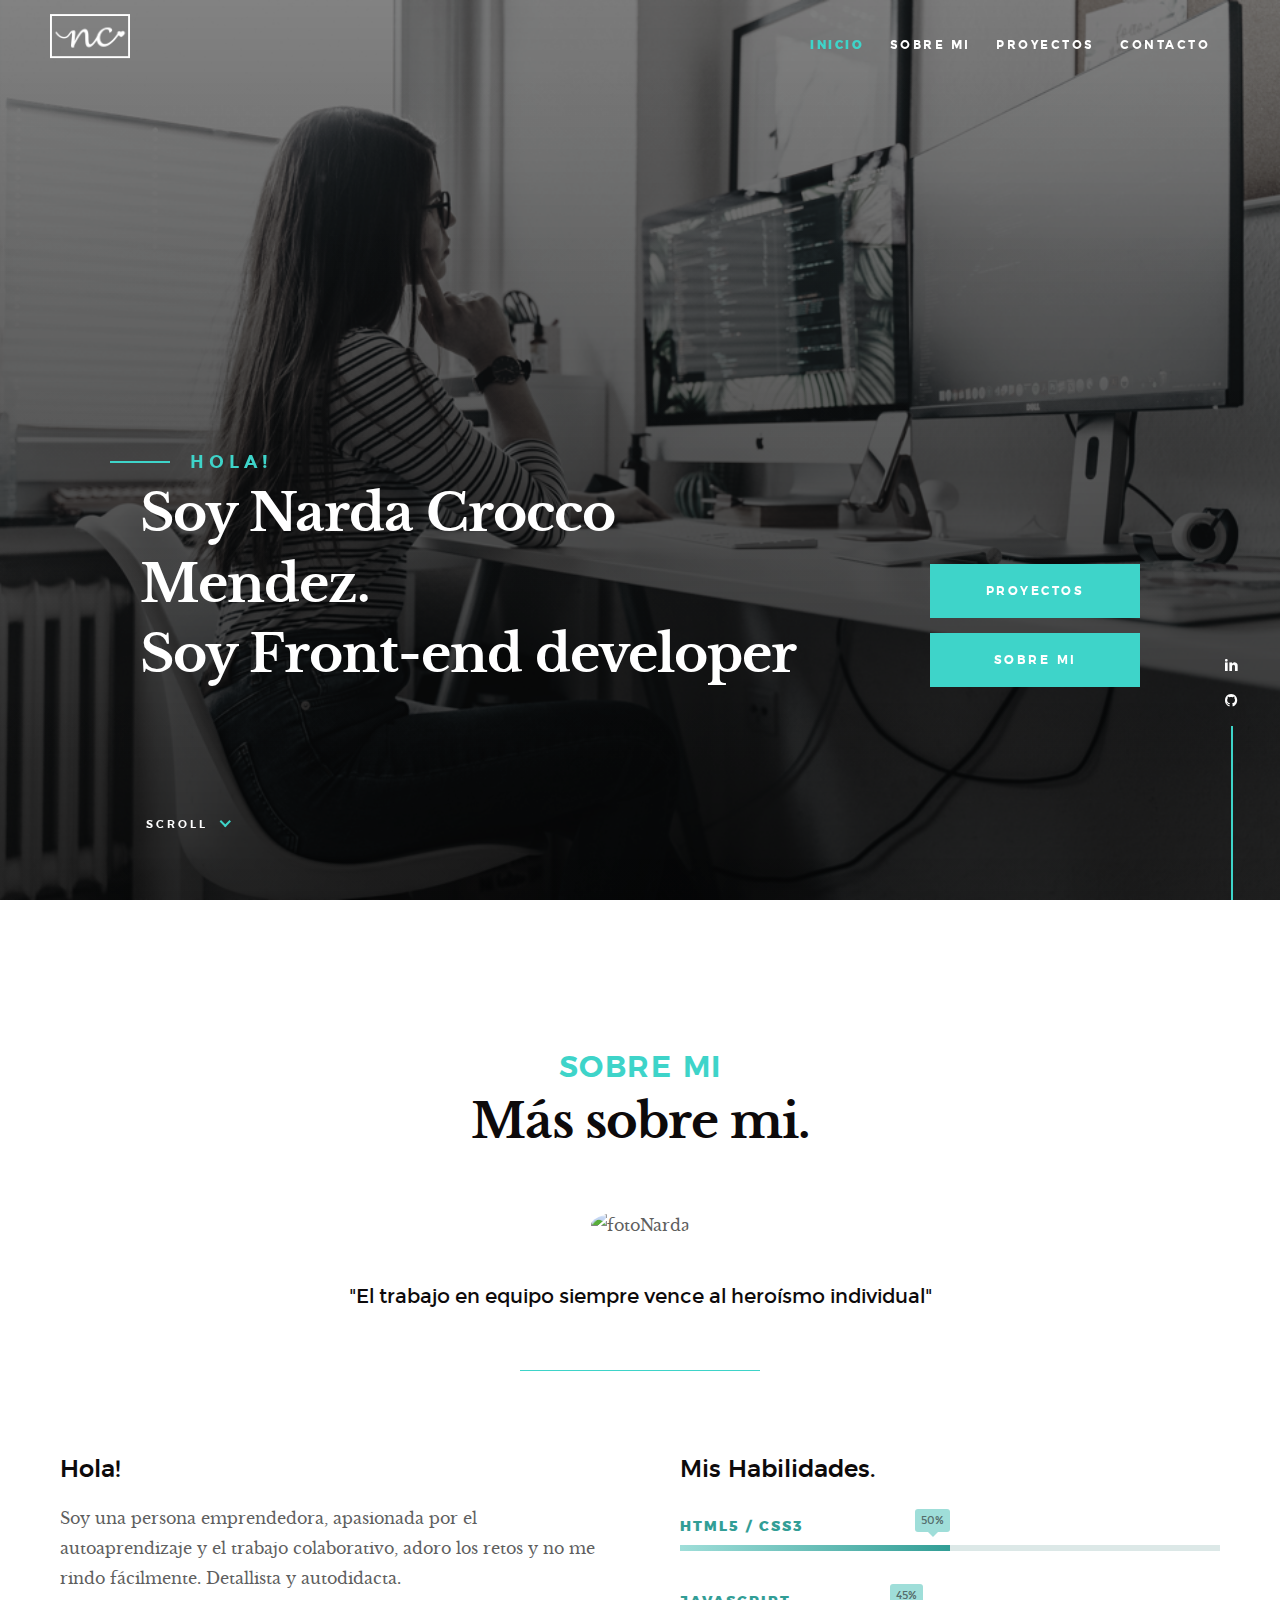
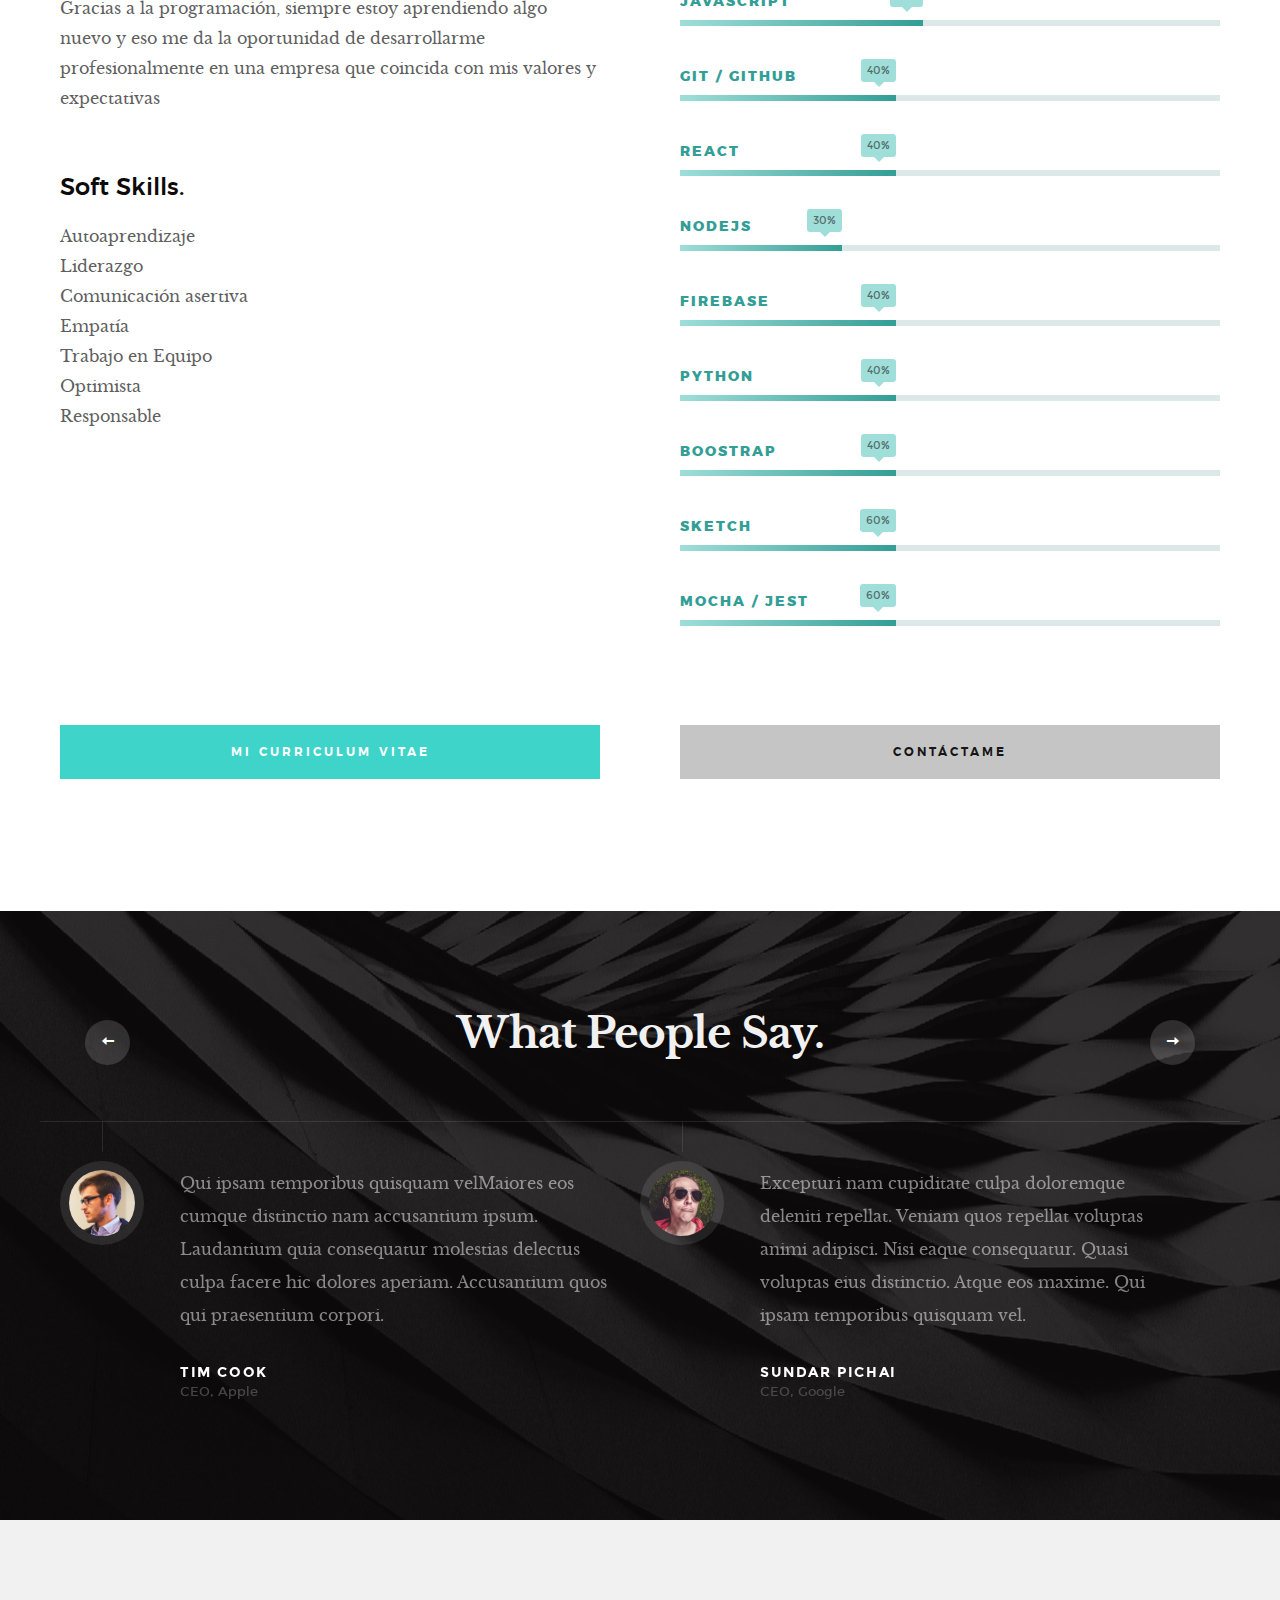
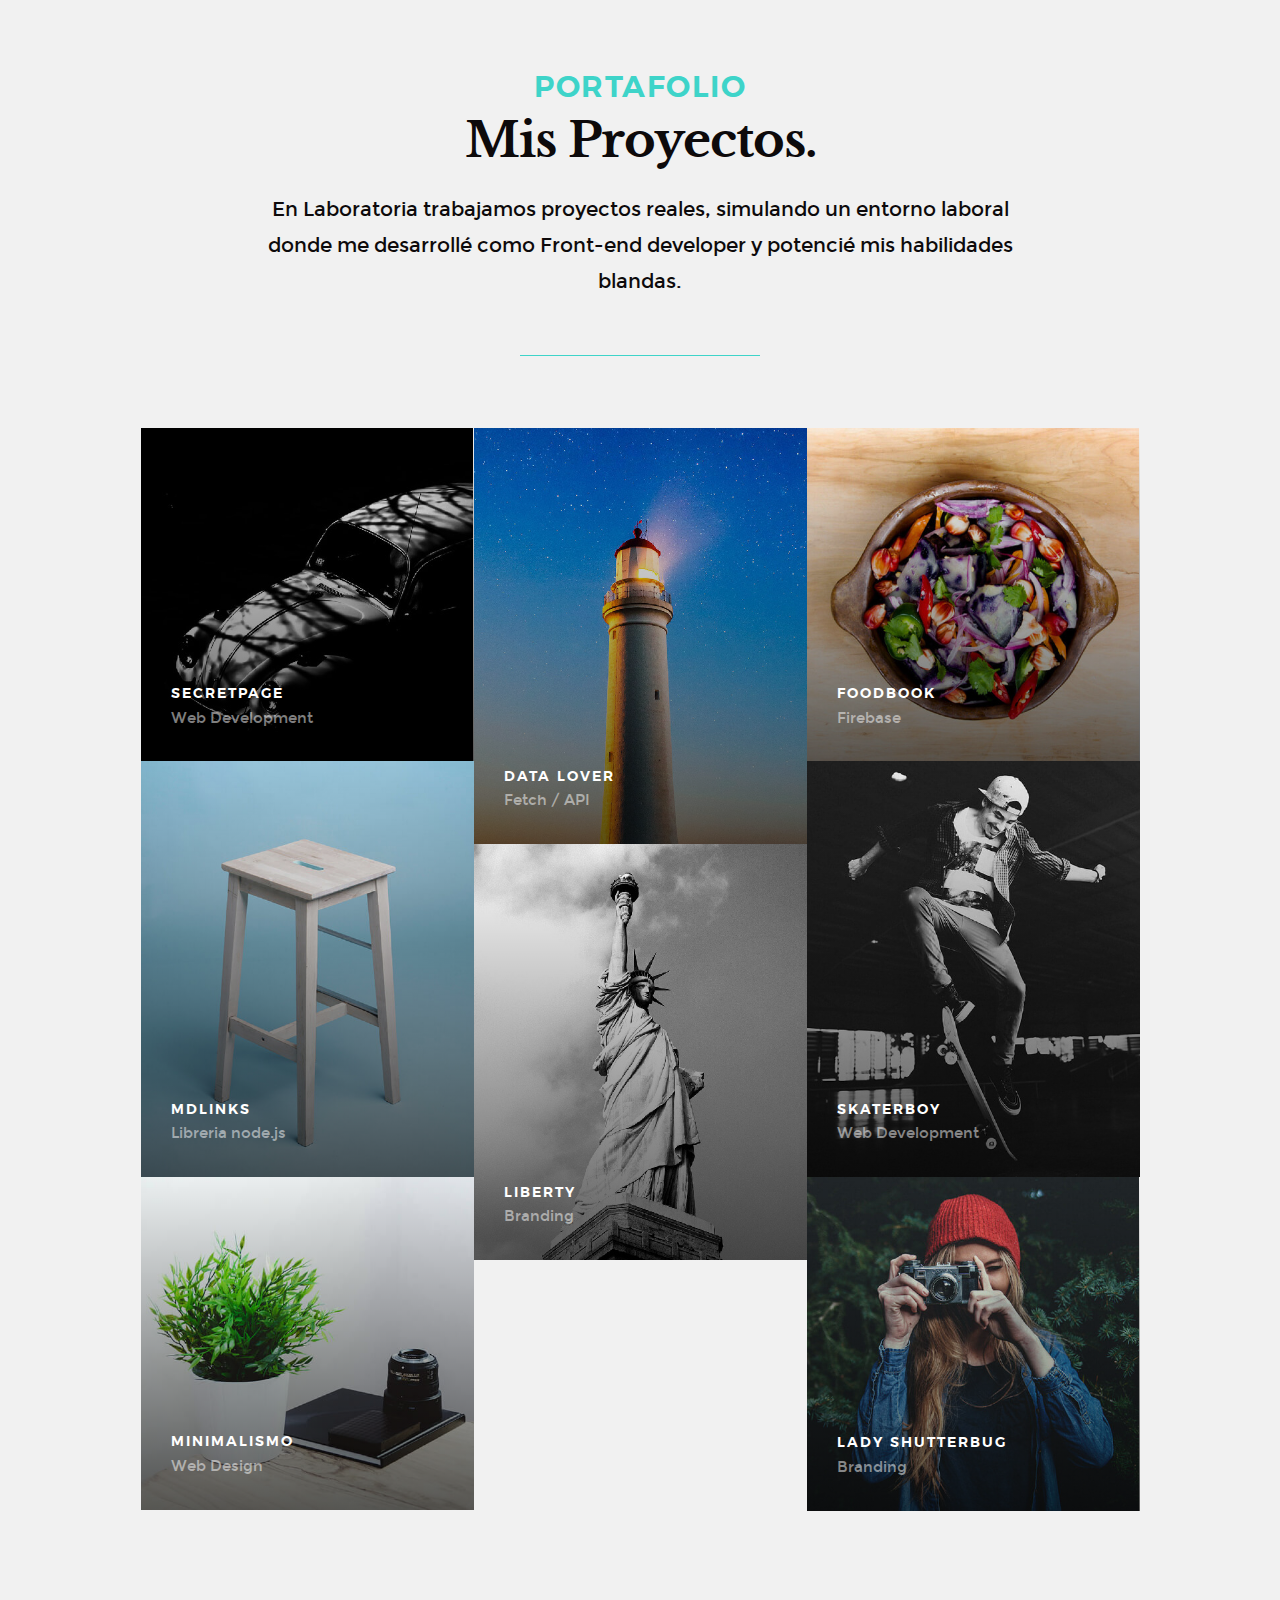
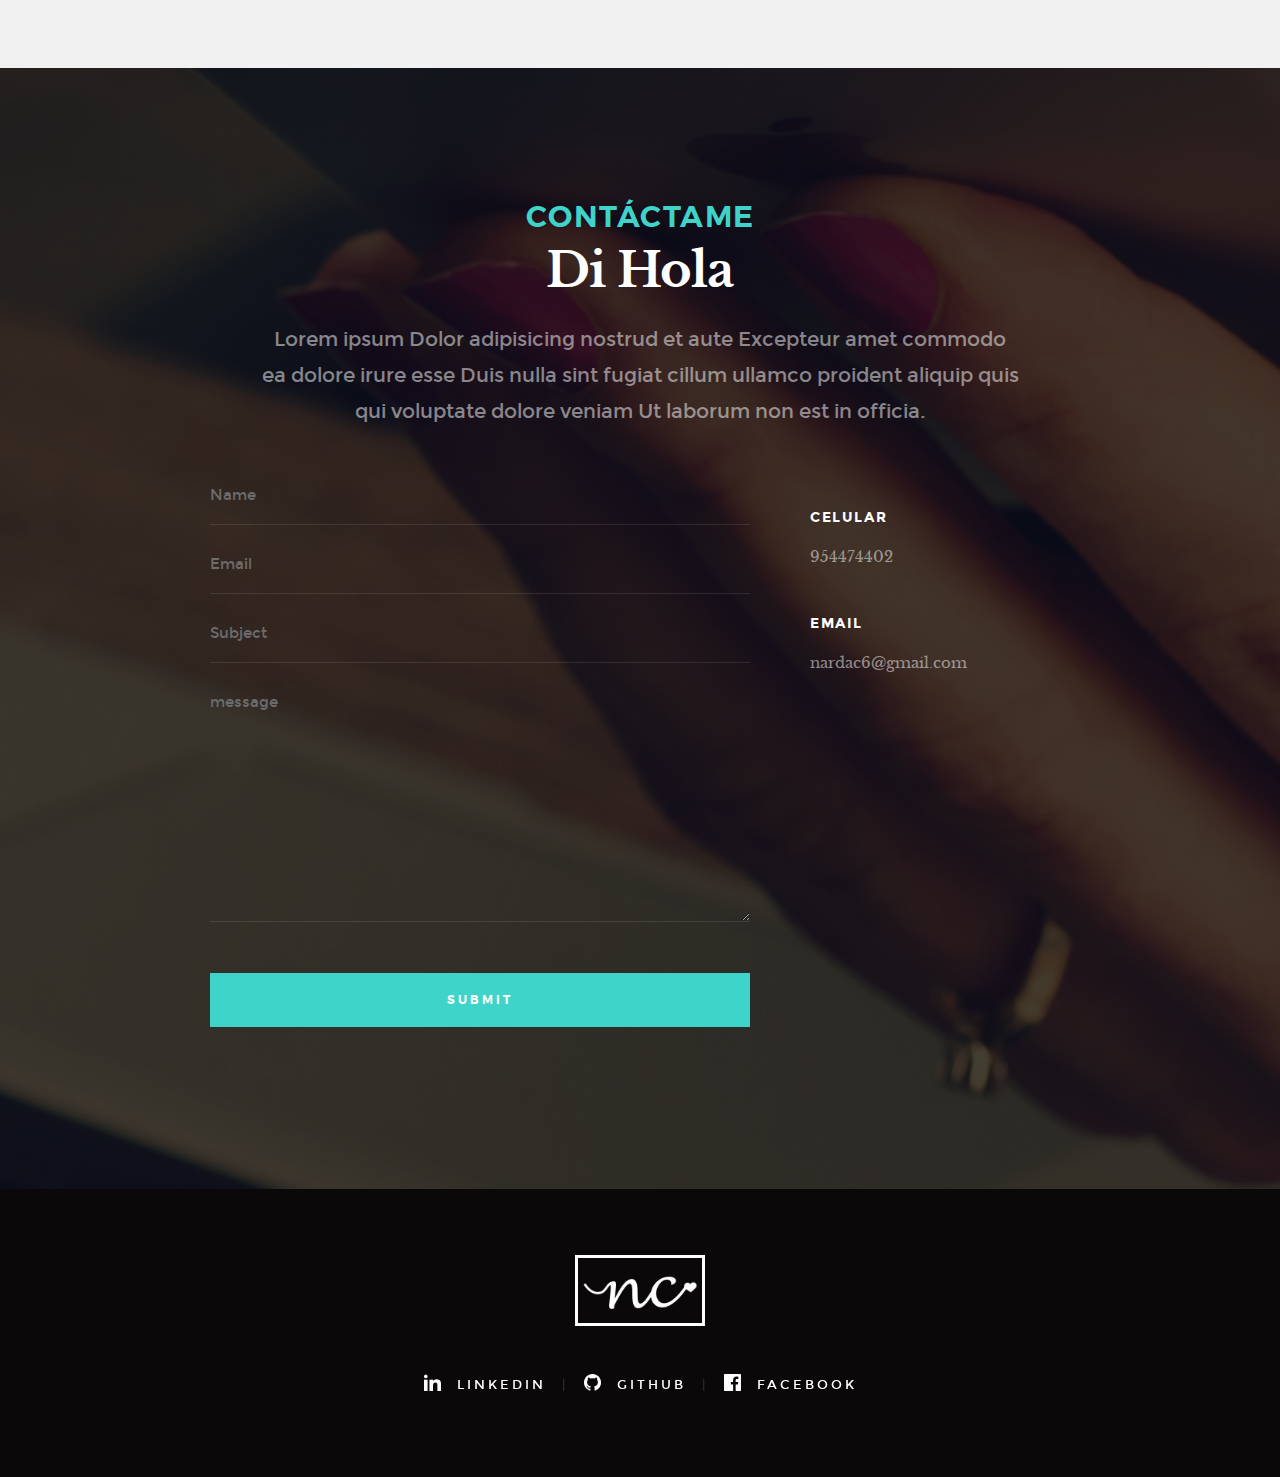
==== commit f2b566b0: "Subiendo foto a un servidor online" ====
--- a/index.html
+++ b/index.html
@@ -1,10 +1,5 @@
 <!DOCTYPE html>
-<!--[if lt IE 9 ]><html class="no-js oldie" lang="en"> <![endif]-->
-<!--[if IE 9 ]><html class="no-js oldie ie9" lang="en"> <![endif]-->
-<!--[if (gte IE 9)|!(IE)]><!-->
 <html class="no-js" lang="en">
-<!--<![endif]-->
-
 <head>
 
     <!--- basic page needs
@@ -110,7 +105,6 @@
 
     </section> <!-- end s-home -->
 
-
     <!-- about
     ================================================== -->
     <section id="about" class="s-about target-section">
@@ -119,7 +113,7 @@
             <div class="col-full text-center">
                 <h3>Sobre mi</h3>
                 <h1>Más sobre mi.</h1>
-                <img src="/images/fotoNarda.png"  class ='fotoNarda' alt="fotoNarda">
+                <img src="https://i.postimg.cc/25tJC18j/foto-Narda.png"  class ='fotoNarda' alt="fotoNarda">
                 <p class="lead">"El trabajo en equipo siempre vence al heroísmo individual"</p>
             </div>
         </div>
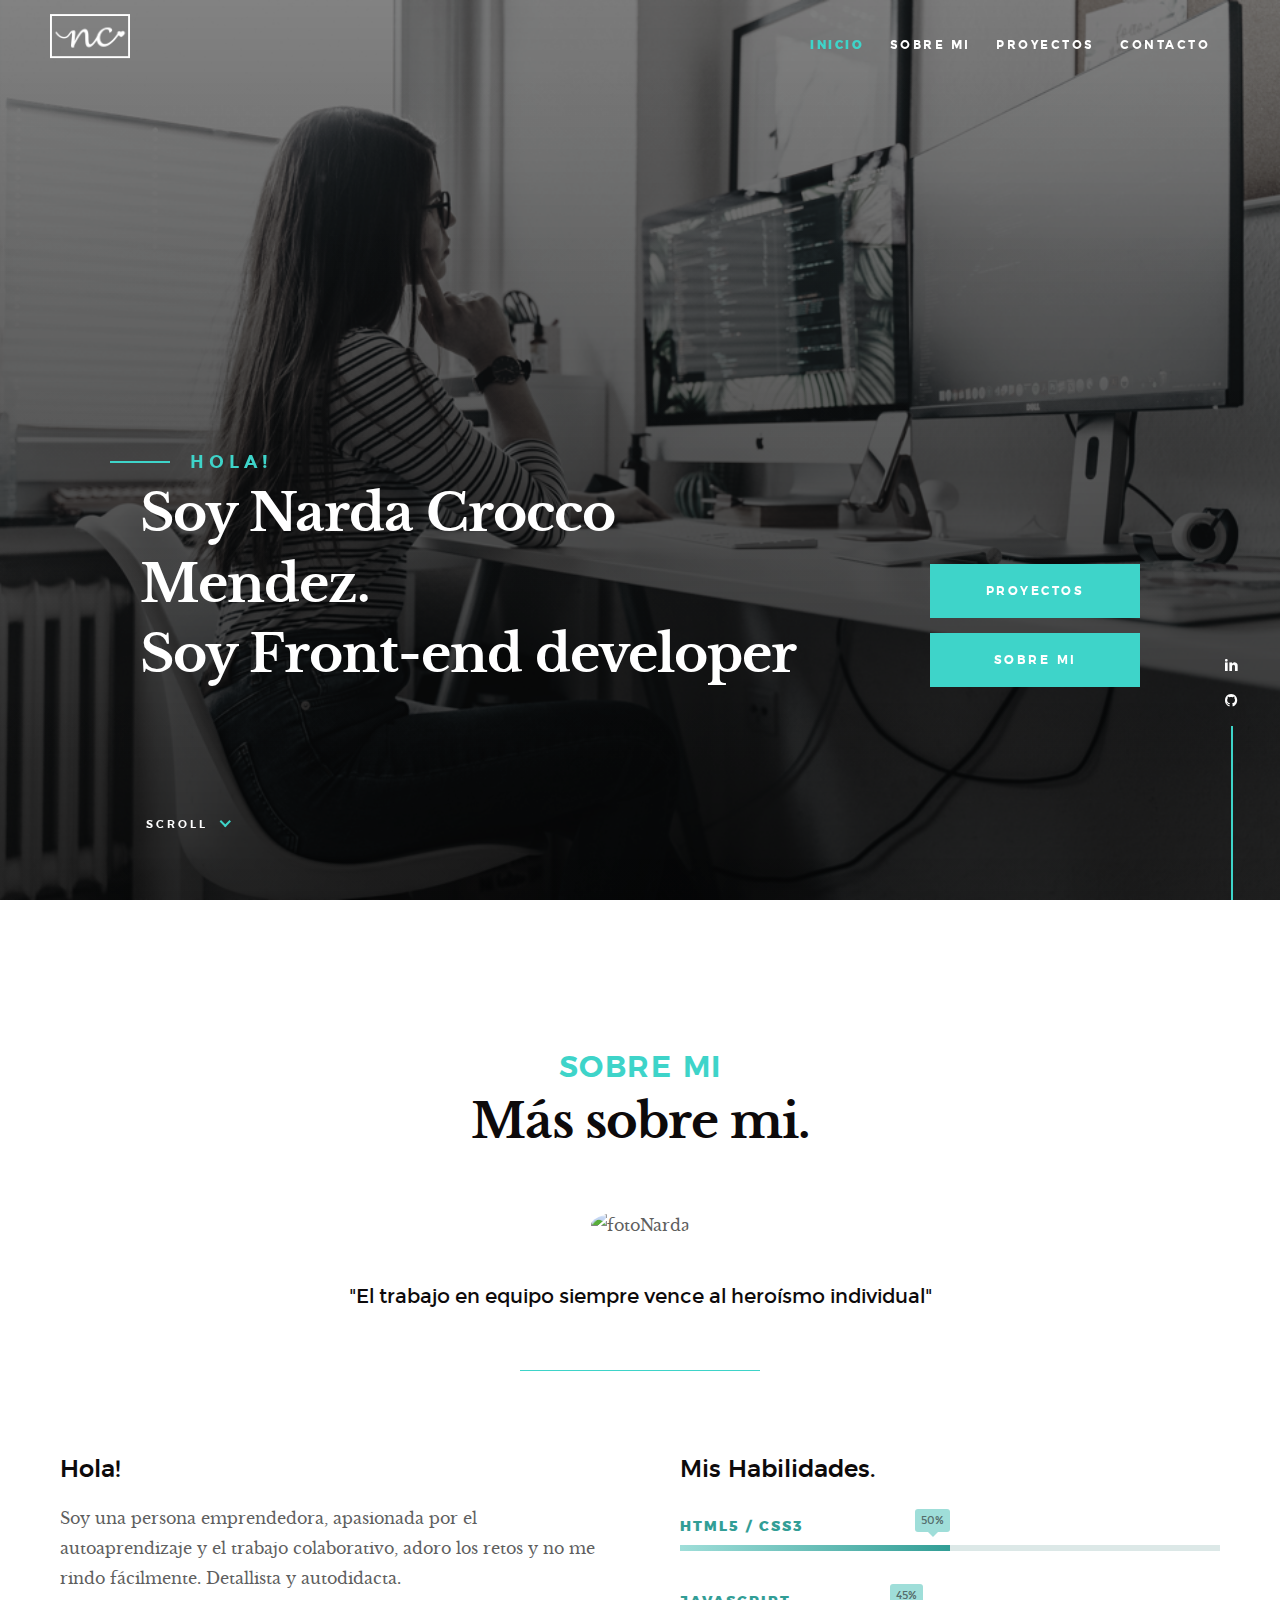
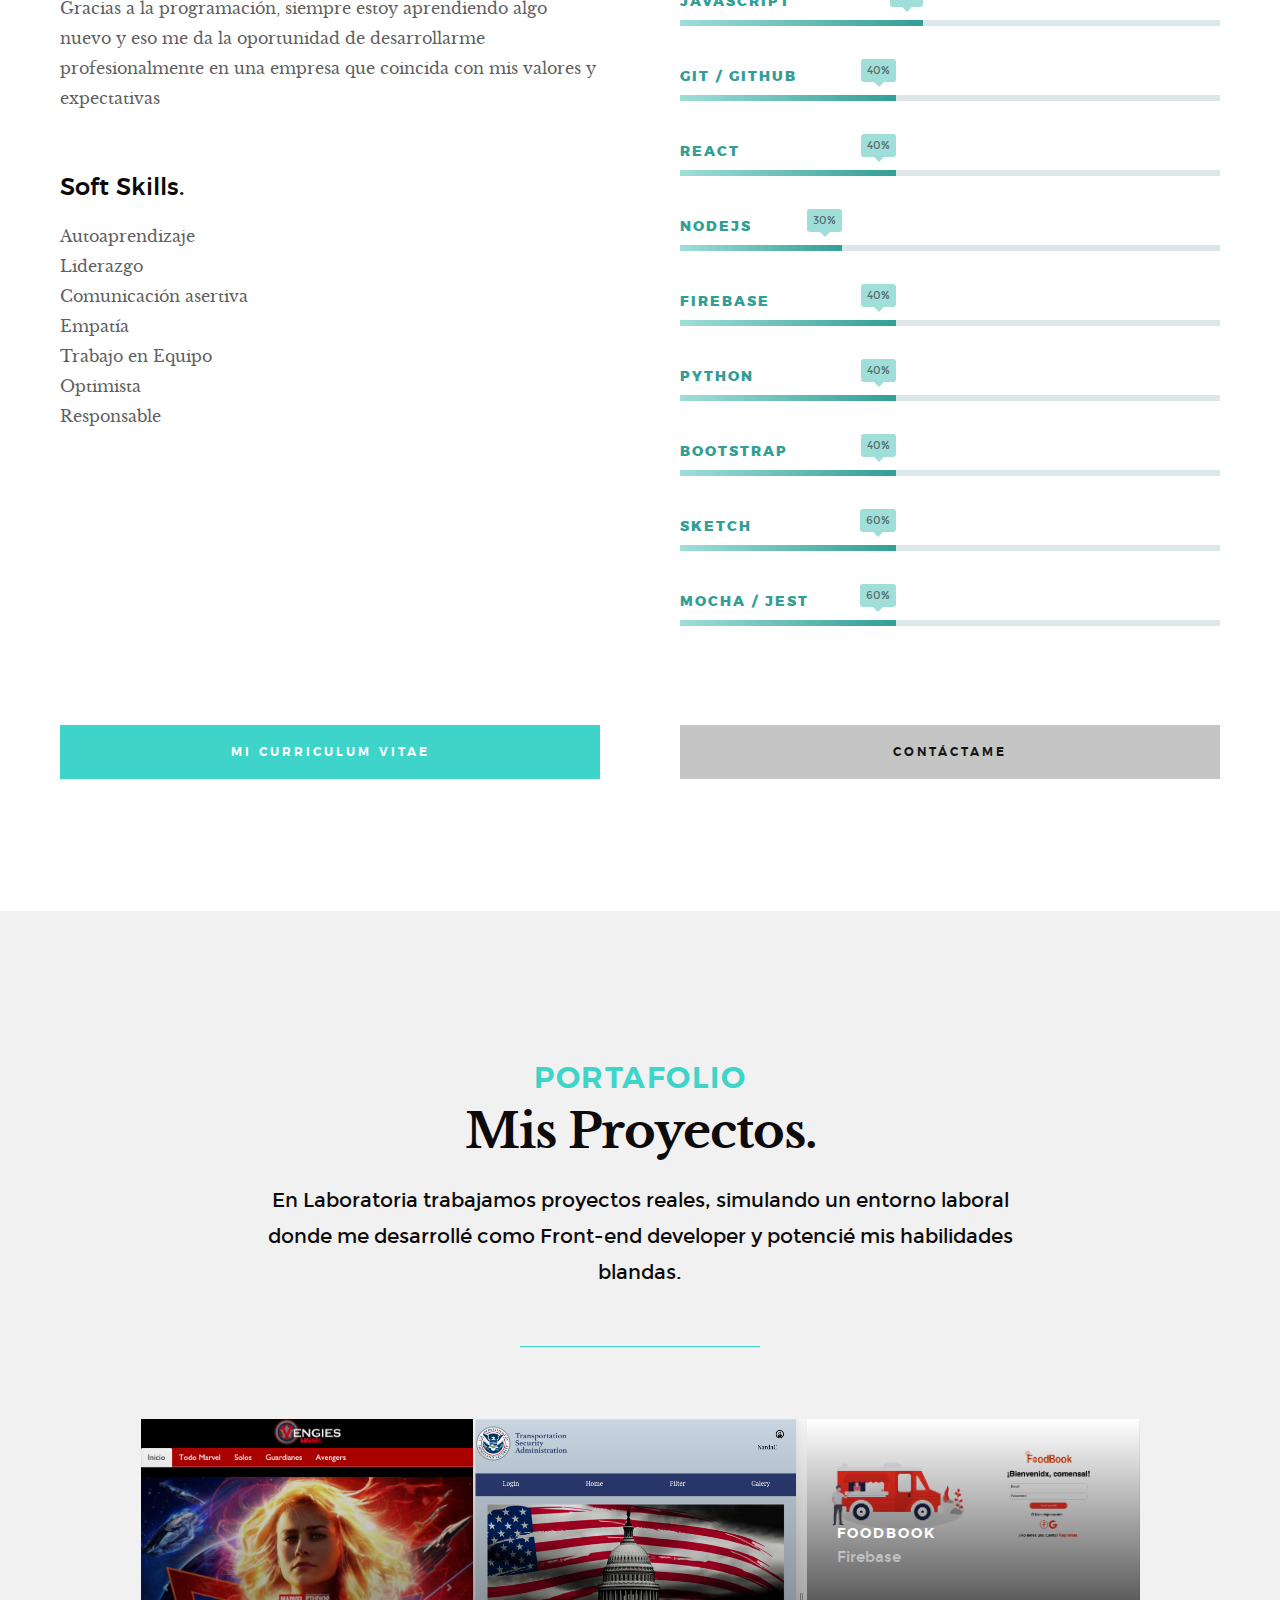
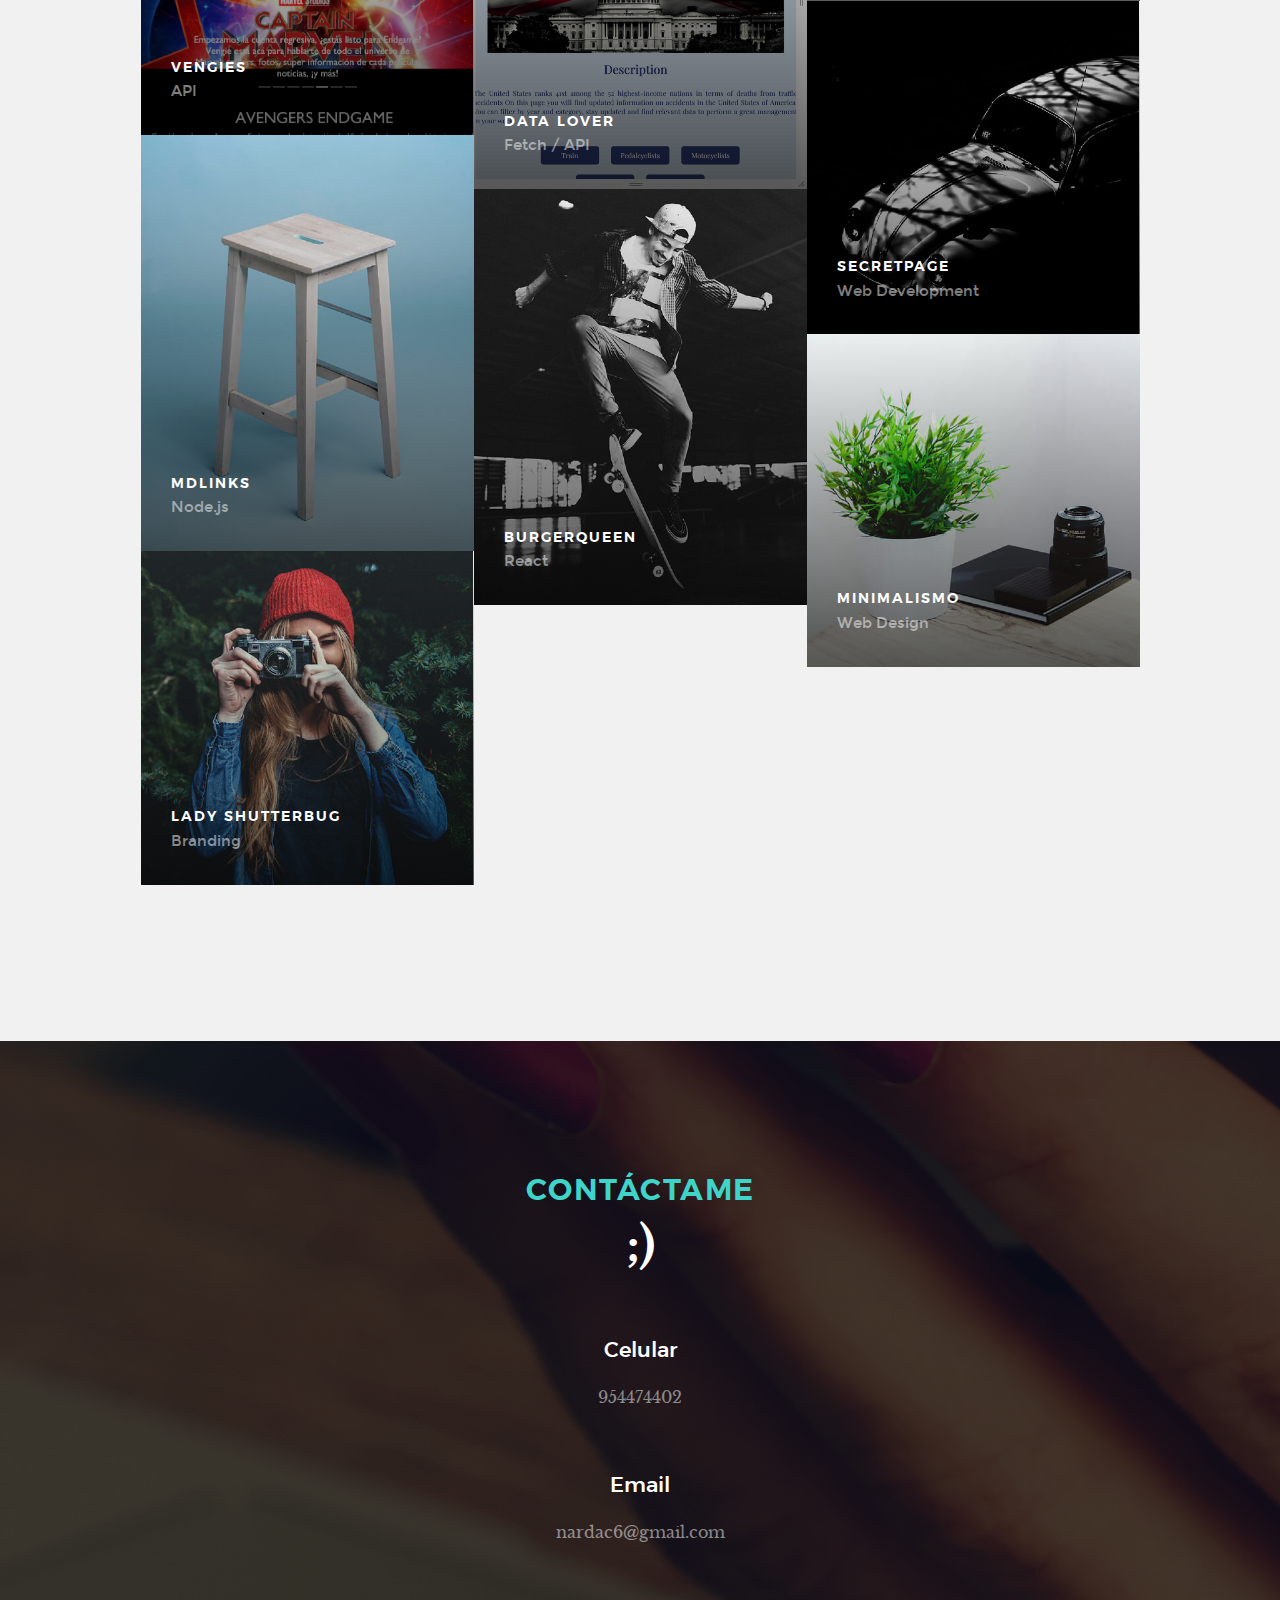
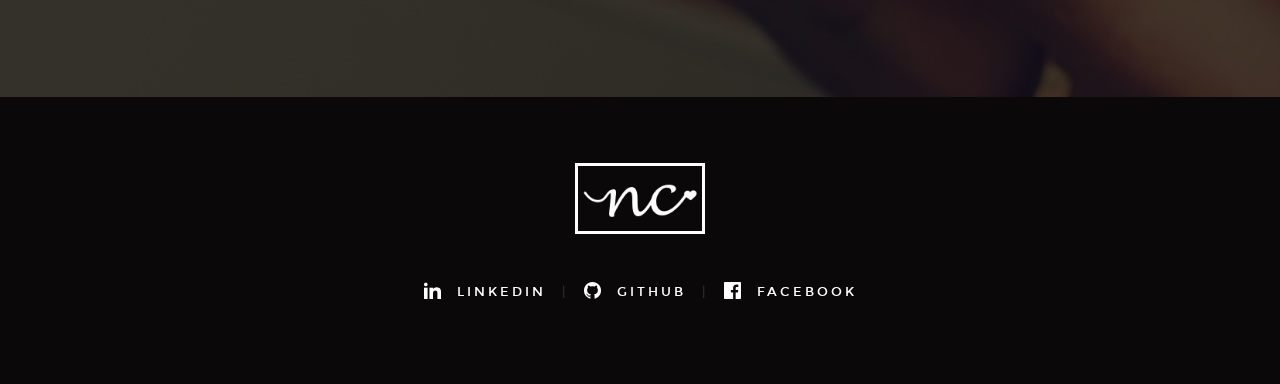
==== commit b8693a8f: "proyectos en portafolio" ====
--- a/index.html
+++ b/index.html
@@ -104,7 +104,6 @@
         <!-- end home-social -->
 
     </section> <!-- end s-home -->
-
     <!-- about
     ================================================== -->
     <section id="about" class="s-about target-section">
@@ -171,7 +170,7 @@
                     </li>
                     <li>
                         <div class="progress percent40"><span>40%</span></div>
-                        <strong>Boostrap</strong>
+                        <strong>Bootstrap</strong>
                     </li> 
                     <li>
                         <div class="progress percent40"><span>60%</span></div>
@@ -201,7 +200,7 @@
     
 <!-- testimonials
     ================================================== -->
-    <div class="s-testimonials">
+    <!-- <div class="s-testimonials">
 
         <div class="overlay"></div>
 
@@ -245,11 +244,11 @@
                     </div>
                 </div>
                 
-            </div> <!-- end testimonials__slider -->
-
-        </div> <!-- end testimonials -->
-
-    </div> <!-- end s-testimonials -->
+            </div> end testimonials__slider -->
+
+        <!-- </div> end testimonials -->
+
+    <!-- </div> end s-testimonials --> 
 
     <!-- works
     ================================================== -->
@@ -266,45 +265,42 @@
 
         <div class="row masonry-wrap">
             <div class="masonry">
-
+ <!-- end masonry__brick -->
+                <div class="masonry__brick">
+                        <div class="item-folio">
+    
+                            <div class="item-folio__thumb">
+                                <a href="images/vengies.png" class="thumb-link">
+                                    <img src="images/vengies.png"
+                                         srcset="images/vengies.png 1x, images/vengies.png 2x" alt="">
+                                    <span class="shadow-overlay"></span>
+                                </a>
+                            </div>
+    
+                            <div class="item-folio__text">
+                                <h3 class="item-folio__title">
+                                    Vengies
+                                </h3>
+                                <p class="item-folio__cat">
+                                    API
+                                </p>
+                            </div>
+                            <a href="https://nardac.github.io/LIM009-hackathon-peliculas/Hackaton-peliculas/src/index.html" class="item-folio__project-link" title="Project link">
+                                <i class="im im-link"></i>
+                            </a>
+                            <span class="item-folio__caption">
+                                <p>Buscador de información de peliculas</p>
+                            </span>
+    
+                        </div> <!-- end item-folio -->
+                    </div>
                 <div class="masonry__brick">
                     <div class="item-folio">
 
                         <div class="item-folio__thumb">
-                            <a href="images/fondo2.jpg" class="thumb-link" title="The Beetle Car" data-size="1050x700">
-                                <img src="images/portfolio/beetle.jpg" 
-                                     srcset="images/portfolio/beetle.jpg 1x, images/fondo2.jpg 2x" alt="">
-                                <span class="shadow-overlay"></span>
-                            </a>
-                        </div>
-
-                        <div class="item-folio__text">
-                            <h3 class="item-folio__title">
-                                Secretpage
-                            </h3>
-                            <p class="item-folio__cat">
-                                Web Development
-                            </p>
-                        </div>
-
-                        <a href="" class="item-folio__project-link" title="Project link">
-                            <i class="im im-link"></i>
-                        </a>
-
-                        <div class="item-folio__caption">
-                            <p>Vero molestiae sed aut natus excepturi. Et tempora numquam. Temporibus iusto quo.Unde dolorem corrupti neque nisi.</p>
-                        </div>
-
-                    </div> <!-- end item-folio -->
-                </div> <!-- end masonry__brick -->
-
-                <div class="masonry__brick">
-                    <div class="item-folio">
-
-                        <div class="item-folio__thumb">
-                            <a href="images/fondo4.jpg" class="thumb-link" title="Lighthouse" data-size="1050x700">
-                                <img src="images/portfolio/lighthouse.jpg" 
-                                     srcset="images/portfolio/lighthouse.jpg 1x, images/fondo4.jpg 2x" alt="">
+                            <a href="images/datalover.png" class="thumb-link">
+                                <img src="images/datalover.png" 
+                                     srcset="images/datalover.png 1x, images/datalover.png 2x" alt="">
                                 <span class="shadow-overlay"></span>
                             </a>
                         </div>
@@ -318,12 +314,12 @@
                             </p>
                         </div>
 
-                        <a href="https://www.behance.net/" class="item-folio__project-link" title="Project link">
+                        <a href="https://nardac.github.io/LIM009-data-lovers/src/" class="item-folio__project-link" title="Project link">
                             <i class="im im-link"></i>
                         </a>
 
                         <div class="item-folio__caption">
-                            <p>Vero molestiae sed aut natus excepturi. Et tempora numquam. Temporibus iusto quo.Unde dolorem corrupti neque nisi.</p>
+                            <p>Aplicación que filtra, ordena y muestra datos </p>
                         </div>
 
                     </div> <!-- end item-folio -->
@@ -333,9 +329,9 @@
                     <div class="item-folio">
 
                         <div class="item-folio__thumb">
-                            <a href="images/fondo3.jpg" class="thumb-link" data-size="1050x700">
+                            <a href="images/foodbook.png" class="thumb-link">
                                 <img src="images/portfolio/salad.jpg" 
-                                     srcset="images/portfolio/salad.jpg 1x, images/fondo3.jpg 2x" alt="">
+                                     srcset="images/foodbook.png 1x, images/foodbook.png 2x" alt="">
                                 <span class="shadow-overlay"></span>
                             </a>
                         </div>
@@ -349,17 +345,47 @@
                             </p>
                         </div>
 
-                        <a href="https://www.behance.net/" class="item-folio__project-link" title="Project link">
+                        <a href="https://nardac.github.io/LIM009-Social-Network/src/#/login" class="item-folio__project-link" title="Project link">
                             <i class="im im-link"></i>
                         </a>
 
                         <span class="item-folio__caption">
-                            <p>Vero molestiae sed aut natus excepturi. Et tempora numquam. Temporibus iusto quo.Unde dolorem corrupti neque nisi.</p>
+                            <p>Red social con Firebase</p>
+                            
                         </span>
 
                     </div> <!-- end item-folio -->
                 </div> <!-- end masonry__brick -->
-
+                <div class="masonry__brick">
+                        <div class="item-folio">
+    
+                            <div class="item-folio__thumb">
+                                <a href="images/secret.png" class="thumb-link" title="The Beetle Car" data-size="1050x700">
+                                    <img src="images/secret.png" 
+                                         srcset="images/portfolio/beetle.jpg 1x, images/secret.png 2x" alt="">
+                                    <span class="shadow-overlay"></span>
+                                </a>
+                            </div>
+    
+                            <div class="item-folio__text">
+                                <h3 class="item-folio__title">
+                                    Secretpage
+                                </h3>
+                                <p class="item-folio__cat">
+                                    Web Development
+                                </p>
+                            </div>
+    
+                            <a href="https://nardac.github.io/LIM009-Cipher/src/" class="item-folio__project-link" title="Project link">
+                                <i class="im im-link"></i>
+                            </a>
+    
+                            <div class="item-folio__caption">
+                                <p>Diario secreto que cifra y descifra tus secretos</p>
+                            </div>
+    
+                        </div> <!-- end item-folio -->
+                    </div>
                 <div class="masonry__brick">
                     <div class="item-folio">
 
@@ -376,7 +402,7 @@
                                 MdLinks
                             </h3>
                             <p class="item-folio__cat">
-                                Libreria node.js
+                                Node.js
                             </p>
                         </div>
 
@@ -385,7 +411,7 @@
                         </a>
 
                         <span class="item-folio__caption">
-                            <p>Vero molestiae sed aut natus excepturi. Et tempora numquam. Temporibus iusto quo.Unde dolorem corrupti neque nisi.</p>
+                            <p>Librería en node.js que lee archivos markdown para encontrar links y sus estados(rotos, total y únicos) </p>
                         </span>
 
                     </div> <!-- end item-folio -->
@@ -404,10 +430,10 @@
 
                         <div class="item-folio__text">
                             <h3 class="item-folio__title">
-                                Skaterboy
+                                BurgerQueen
                             </h3>
                             <p class="item-folio__cat">
-                                Web Development
+                                React
                             </p>
                         </div>
 
@@ -416,42 +442,13 @@
                         </a>
 
                         <span class="item-folio__caption">
-                            <p>Vero molestiae sed aut natus excepturi. Et tempora numquam. Temporibus iusto quo.Unde dolorem corrupti neque nisi.</p>
+                            <p>Sistema de comandas</p>
                         </span>
 
                     </div> <!-- end item-folio -->
                 </div> <!-- end masonry__brick -->
 
-                <div class="masonry__brick">
-                    <div class="item-folio">
-
-                        <div class="item-folio__thumb">
-                            <a href="images/portfolio/gallery/g-liberty.jpg" class="thumb-link" data-size="1050x700">
-                                <img src="images/portfolio/liberty.jpg"
-                                     srcset="images/portfolio/liberty.jpg 1x, images/portfolio/liberty@2x.jpg 2x" alt="">
-                                <span class="shadow-overlay"></span>
-                            </a>
-                        </div>
-
-                        <div class="item-folio__text">
-                            <h3 class="item-folio__title">
-                                Liberty
-                            </h3>
-                            <p class="item-folio__cat">
-                                Branding
-                            </p>
-                        </div>
-
-                        <a href="https://www.behance.net/" class="item-folio__project-link" title="Project link">
-                            <i class="im im-link"></i>
-                        </a>
-
-                        <span class="item-folio__caption">
-                            <p>Vero molestiae sed aut natus excepturi. Et tempora numquam. Temporibus iusto quo.Unde dolorem corrupti neque nisi.</p>
-                        </span>
-
-                    </div> <!-- end item-folio -->
-                </div> <!-- end masonry__brick -->
+             <!-- end masonry__brick -->
 
                 <div class="masonry__brick">
                     <div class="item-folio">
@@ -529,9 +526,9 @@
         <div class="row narrow section-intro">
             <div class="col-full">
                 <h3>Contáctame</h3>
-                <h1>Di Hola</h1>
+                <h1> ;) </h1>
                 
-                <p class="lead">Lorem ipsum Dolor adipisicing nostrud et aute Excepteur amet commodo ea dolore irure esse Duis nulla sint fugiat cillum ullamco proident aliquip quis qui voluptate dolore veniam Ut laborum non est in officia.</p>
+                <!-- <p class="lead">Lorem ipsum Dolor adipisicing nostrud et aute Excepteur amet commodo ea dolore irure esse Duis nulla sint fugiat cillum ullamco proident aliquip quis qui voluptate dolore veniam Ut laborum non est in officia.</p>
             </div>
         </div>
 
@@ -565,24 +562,24 @@
                     </div>
     
                     </fieldset>
-                </form>
+                </form> -->
 
                 <!-- contact-warning -->
-                <div class="message-warning">
+                <!-- <div class="message-warning">
                     Something went wrong. Please try again.
-                </div> 
+                </div>  -->
             
                 <!-- contact-success -->
-                <div class="message-success">
+                <!-- <div class="message-success">
                     Your message was sent, thank you!<br>
                 </div>
                         
-            </div>
-            <div class="col-four tab-full contact__infos">
-                <h4 class="h06">Celular</h4>
+            </div> -->
+            <div>
+                <h4 class='white'>Celular</h4>
                 <p>954474402</p>
 
-                <h4 class="h06">Email</h4>
+                <h4 class="white">Email</h4>
                 <p>nardac6@gmail.com</p>
 
             </div>
--- a/css/main.css
+++ b/css/main.css
@@ -3073,6 +3073,7 @@
 
 .contact__infos {
     font-size: 1.5rem;
+
 }
 
 .contact__form {
@@ -4090,4 +4091,7 @@
     .commentlist .comment__avatar {
         display: none;
     }
+}
+.white{
+    color:#ffffff;
 }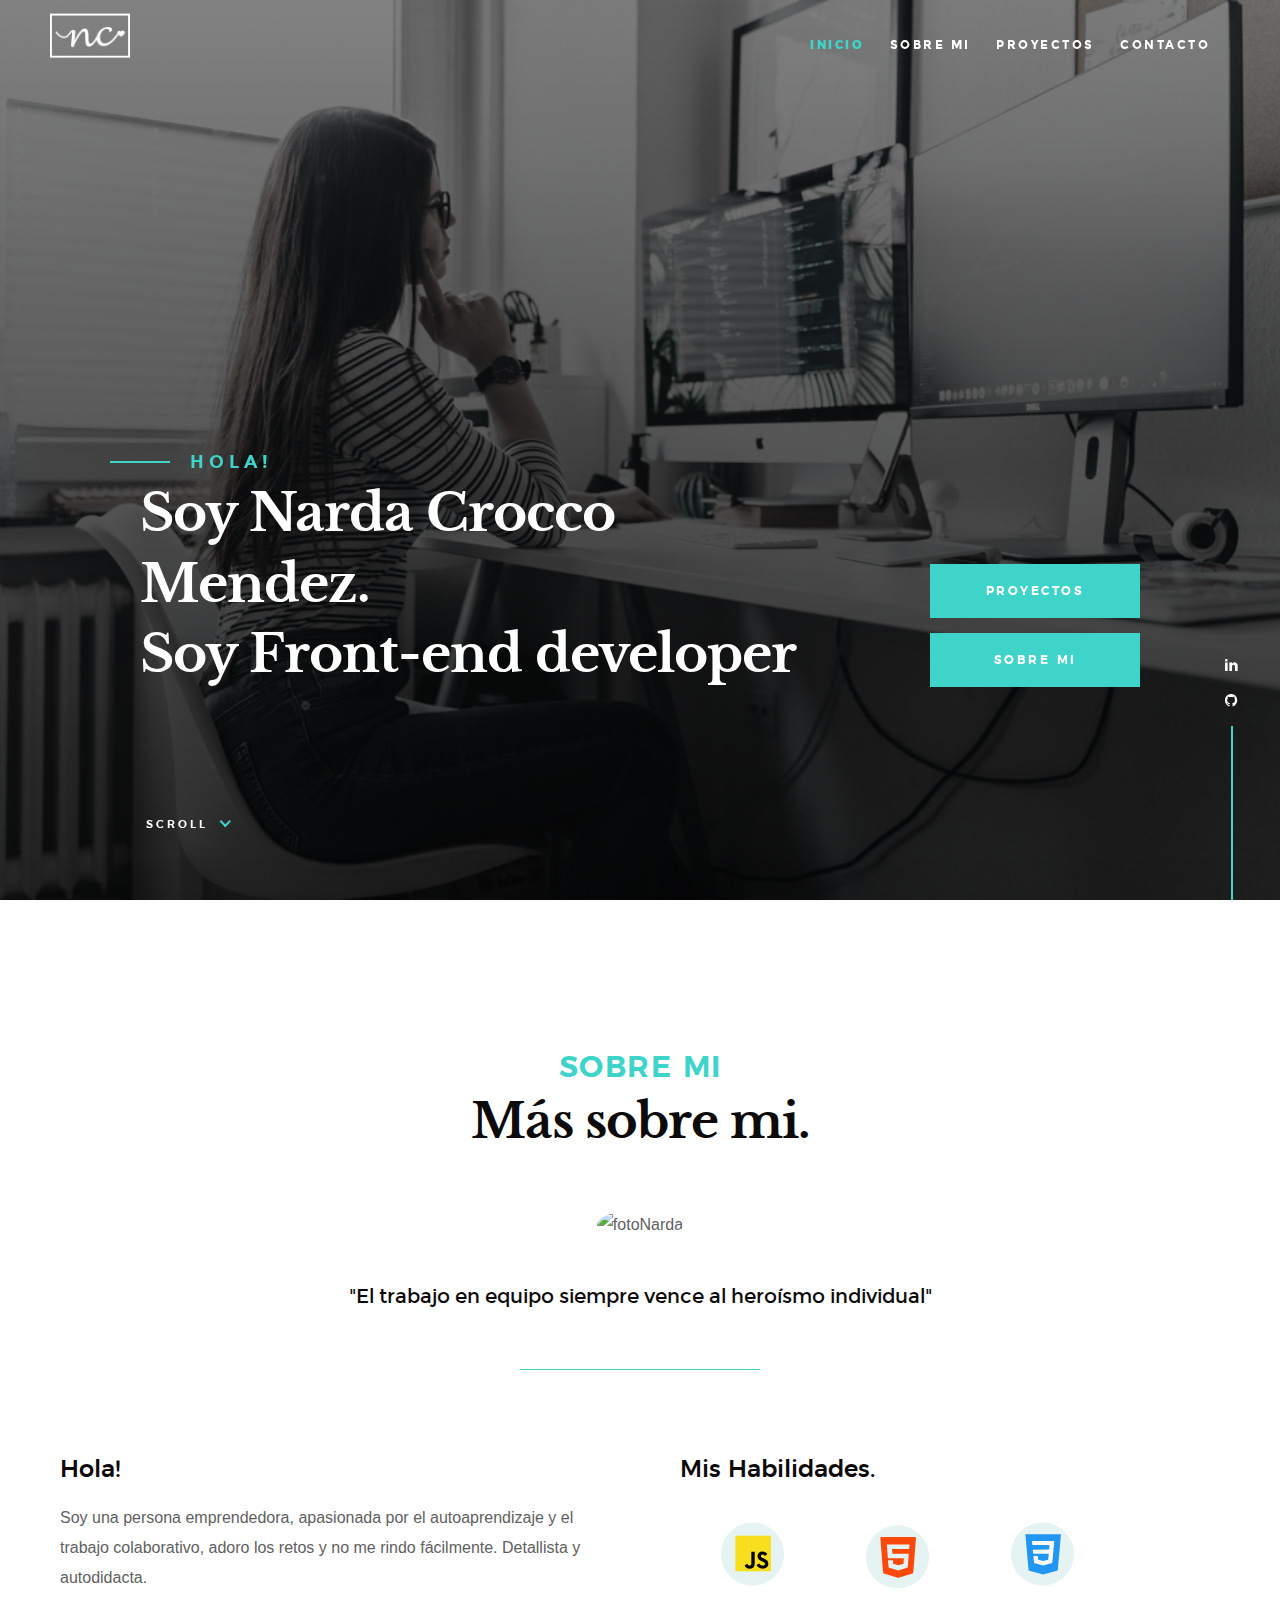
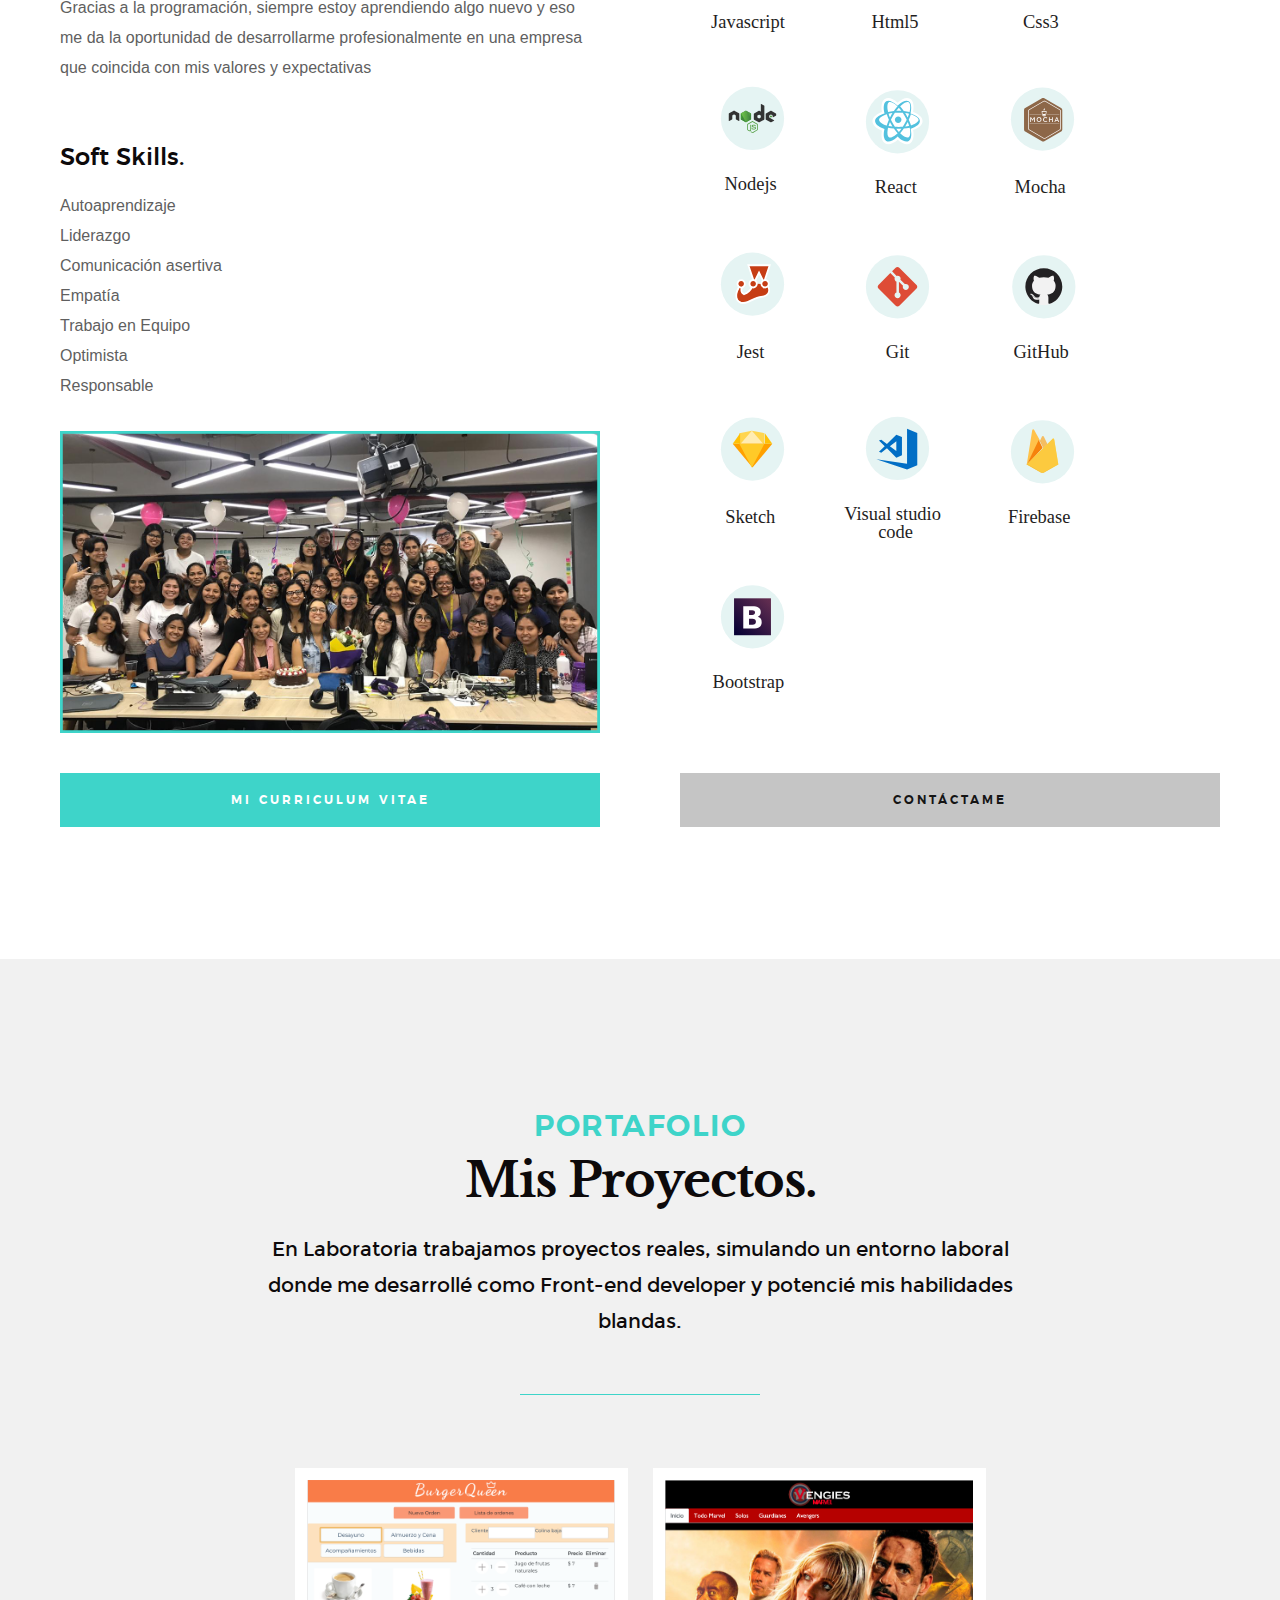
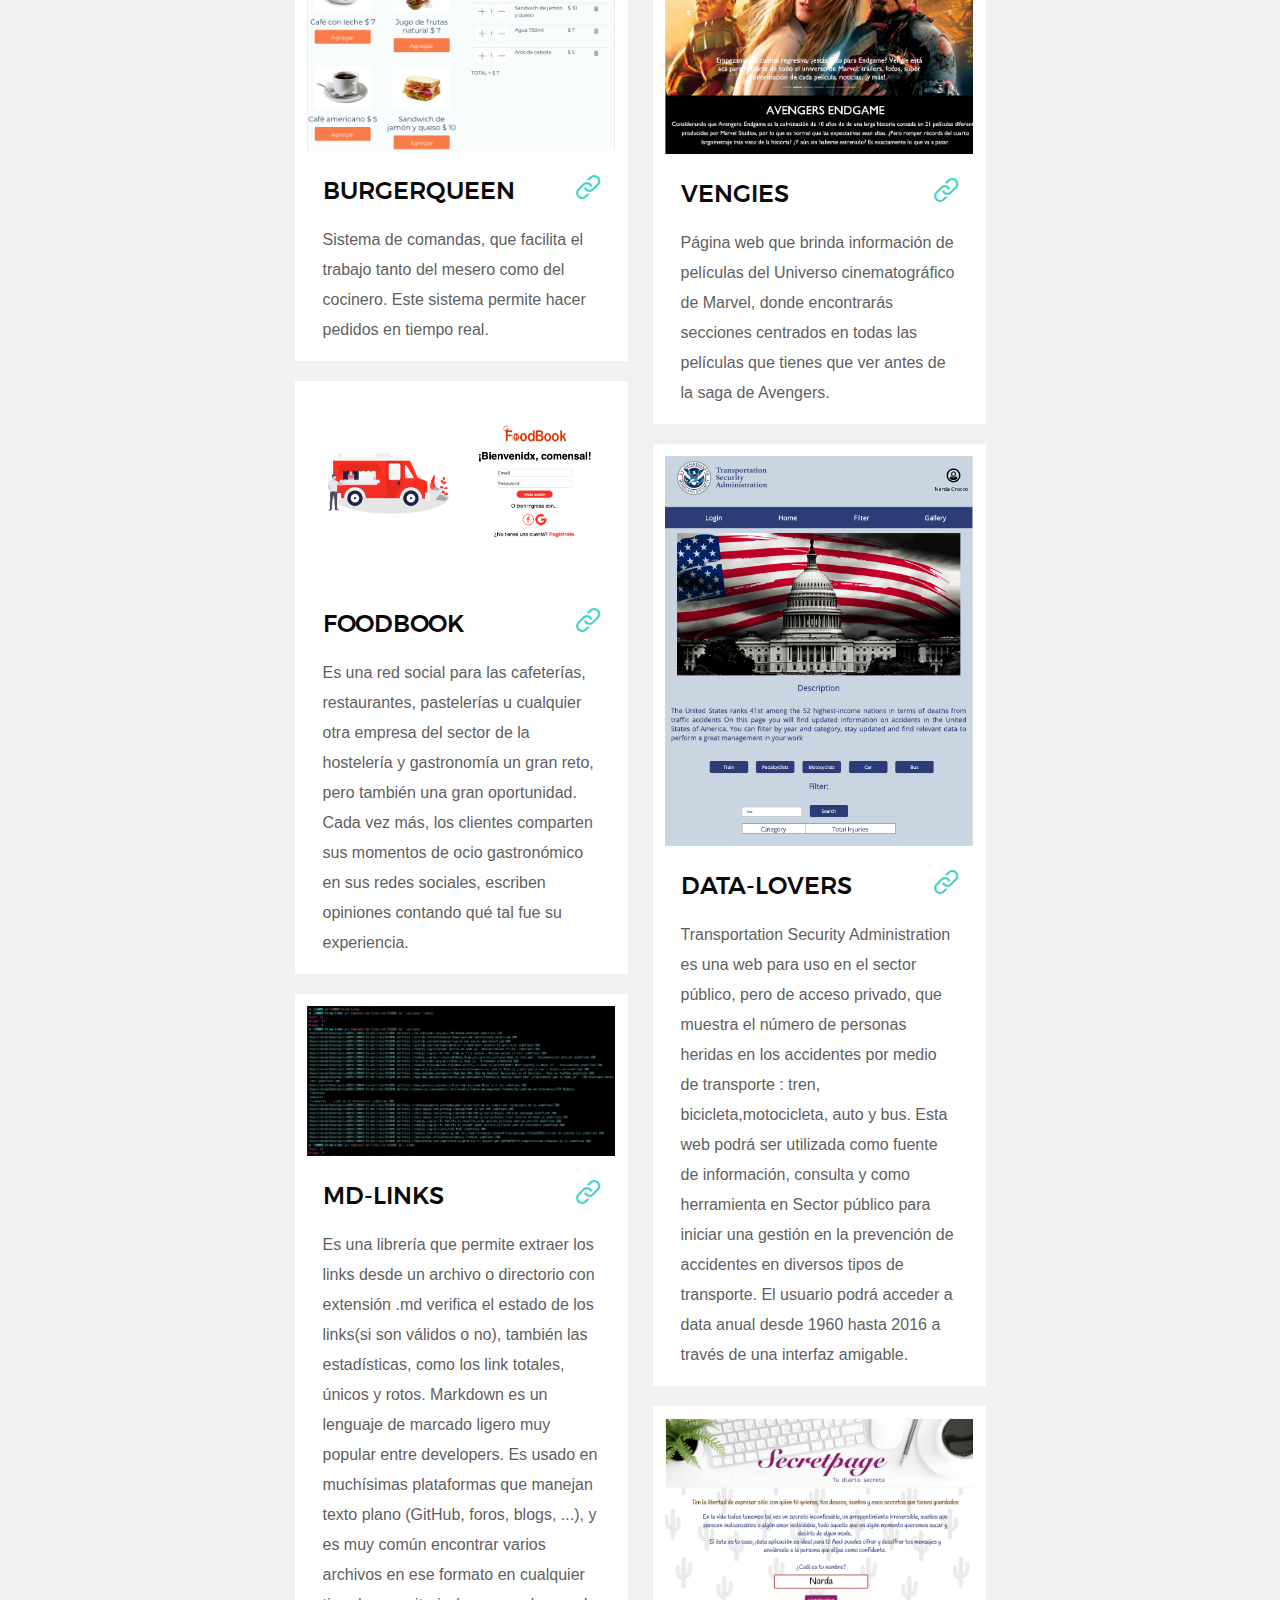
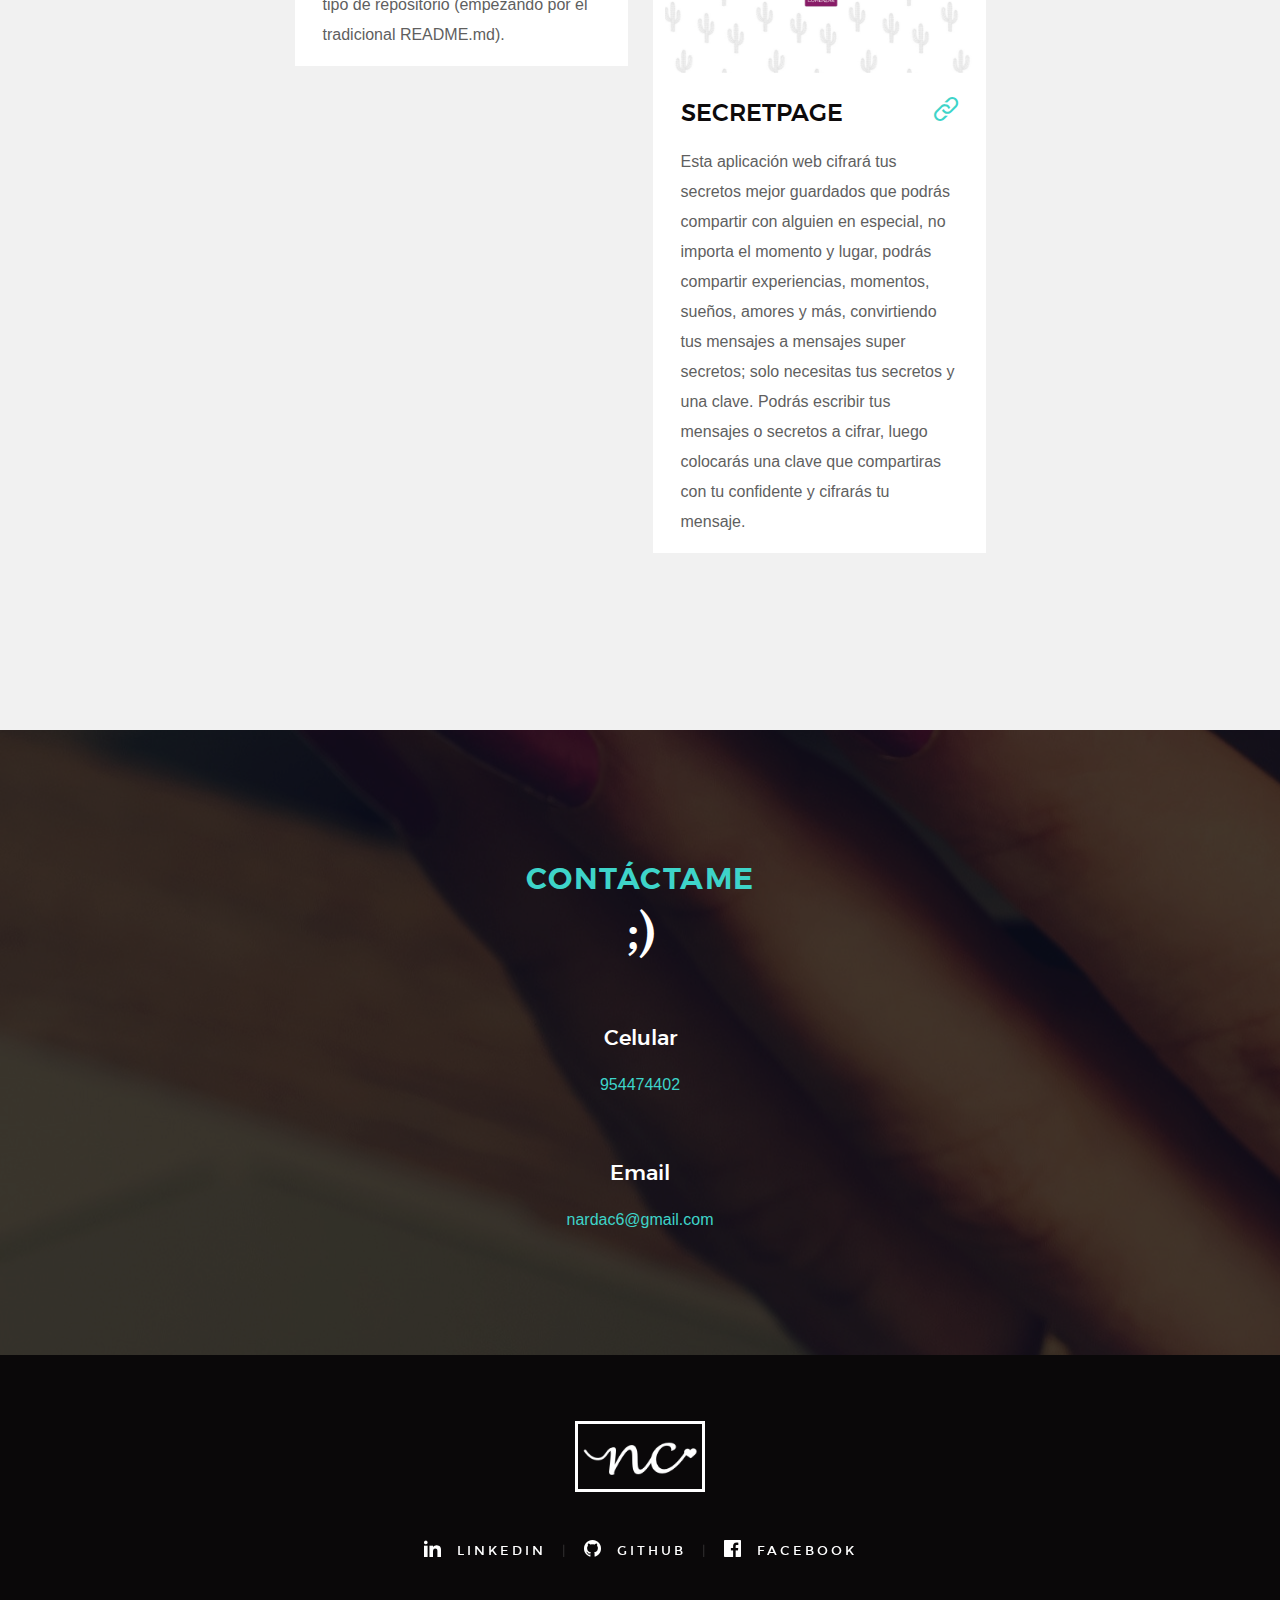
==== commit 7682527e: "mejorando css" ====
--- a/index.html
+++ b/index.html
@@ -132,55 +132,56 @@
                      Trabajo en Equipo<br>
                      Optimista<br>
                      Responsable<br>
-
                 </p>
+                <img src="/images/lab.svg" alt="todas">
             </div>
 
             <div class="col-six tab-full right">
-                <h3>Mis Habilidades.</h3>
-
-                <ul class="skill-bars">
-                    <li>
-                        <div class="progress percent50"><span>50%</span></div>
-                        <strong>HTML5 / CSS3</strong>
-                    </li>
-                    <li>
-                        <div class="progress percent45"><span>45%</span></div>
-                        <strong>Javascript</strong>
-                    </li>
-                    <li>
-                        <div class="progress percent40"><span>40%</span></div>
-                        <strong>Git / GitHub</strong>
-                    </li>
-                    <li>
-                        <div class="progress percent40"><span>40%</span></div>
-                        <strong>React</strong>
-                    </li>
-                    <li>
-                        <div class="progress percent30"><span>30%</span></div>
-                        <strong>NodeJs</strong>
-                    </li>   
-                    <li>
-                        <div class="progress percent40"><span>40%</span></div>
-                        <strong>Firebase</strong>
-                    </li>
-                    <li>
-                        <div class="progress percent40"><span>40%</span></div>
-                        <strong>Python</strong>
-                    </li>
-                    <li>
-                        <div class="progress percent40"><span>40%</span></div>
-                        <strong>Bootstrap</strong>
-                    </li> 
-                    <li>
-                        <div class="progress percent40"><span>60%</span></div>
-                        <strong>Sketch</strong>
-                    </li>
-                    <li>
-                        <div class="progress percent40"><span>60%</span></div>
-                        <strong>Mocha / Jest</strong>
-                    </li>     
-                </ul>
+                <h3 class="center">Mis Habilidades.</h3>
+
+                <div class="tech">
+                    <div >
+                        <a><img class="more" src="/images/logos/javascript.svg" alt=""></a>
+                    </div>
+                    <div>
+                        <a><img class="more" src="/images/logos/html.svg" alt=""></a>
+                    </div>
+                    <div>
+                        <a><img class="more" src="/images/logos/css.svg" alt=""></a>
+                    </div>
+                    <div>
+                        <a><img class="more"src="/images/logos/node.svg" alt=""></a>
+                    </div>
+                    <div>
+                        <a><img class="more" src="/images/logos/react.svg" alt=""></a>
+                    </div>
+                    <div>
+                        <a><img class="more" src="/images/logos/mocha.svg" alt=""></a>
+                    </div>
+                    <div>
+                        <a><img class="more" src="/images/logos/jest.svg" alt=""></a>
+                    </div>
+                    <div>
+                        <a><img class="more" src="/images/logos/git.svg" alt=""></a>
+                    </div>
+                    <div>
+                        <a><img class="more" src="/images/logos/github.svg" alt=""></a>
+                    </div>
+                    <div>
+                        <a><img class="more" src="/images/logos/sketch.svg" alt=""></a>
+                    </div>
+                    <div>
+                        <a><img class="more" src="/images/logos/visual.svg" alt=""></a>
+                    </div>
+                    <div>
+                        <a><img class="more" src="/images/logos/firebase.svg" alt=""></a>
+                    </div>
+                    <div>
+                        <a><img class="more" src="/images/logos/bootstrap.svg" alt=""></a>
+                    </div>
+                        
+                       
+                </div>
             </div>
 
         </div> <!-- end about-content -->
@@ -188,10 +189,10 @@
         <div class="row about-content about-content--buttons">
 
             <div class="col-six tab-full left">
-                <a href="https://drive.google.com/file/d/16lod8VybnrQtXfMfEF0TPYE0Zg35IKWc/view" class="btn btn--primary full-width">Mi Curriculum Vitae</a>
+                <a href="https://drive.google.com/file/d/16lod8VybnrQtXfMfEF0TPYE0Zg35IKWc/view" class="btn btn--primary full-width" target="_blank">Mi Curriculum Vitae</a>
             </div>
             <div class="col-six tab-full right">
-                <a href="#contact" class="btn full-width">Contáctame</a>
+                <a href="#contact" class="btn full-width smoth">Contáctame</a>
             </div>
 
         </div> <!-- end about-content buttons -->
@@ -252,7 +253,7 @@
 
     <!-- works
     ================================================== -->
-    <section id="works" class="s-works target-section">
+    <section id="works" class="s-works target-section">            
 
         <div class="row narrow section-intro has-bottom-sep">
             <div class="col-full">
@@ -265,254 +266,118 @@
 
         <div class="row masonry-wrap">
             <div class="masonry">
- <!-- end masonry__brick -->
+
                 <div class="masonry__brick">
-                        <div class="item-folio">
-    
-                            <div class="item-folio__thumb">
-                                <a href="images/vengies.png" class="thumb-link">
-                                    <img src="images/vengies.png"
-                                         srcset="images/vengies.png 1x, images/vengies.png 2x" alt="">
-                                    <span class="shadow-overlay"></span>
-                                </a>
-                            </div>
-    
-                            <div class="item-folio__text">
-                                <h3 class="item-folio__title">
-                                    Vengies
-                                </h3>
-                                <p class="item-folio__cat">
-                                    API
-                                </p>
-                            </div>
-                            <a href="https://nardac.github.io/LIM009-hackathon-peliculas/Hackaton-peliculas/src/index.html" class="item-folio__project-link" title="Project link">
+                    <div class="space">
+                        <img src="images/bq.svg" alt="">
+                    </div>
+                    <div class="space">
+                        <div class="description m">
+                            <h3 class="inmargin"> BURGERQUEEN</h3>
+                            <a target="_blank" href="https://nardac.github.io/LIM009-fe-burger-queen/#/ title="Project link">
                                 <i class="im im-link"></i>
                             </a>
-                            <span class="item-folio__caption">
-                                <p>Buscador de información de peliculas</p>
-                            </span>
-    
-                        </div> <!-- end item-folio -->
-                    </div>
+                        </div>
+                        <span>
+                            <p class="m">Sistema de comandas, que facilita el trabajo tanto del mesero como del cocinero. Este sistema permite hacer pedidos en tiempo real.</p>
+                        </span>
+                    </div>
+                </div>
+
                 <div class="masonry__brick">
-                    <div class="item-folio">
-
-                        <div class="item-folio__thumb">
-                            <a href="images/datalover.png" class="thumb-link">
-                                <img src="images/datalover.png" 
-                                     srcset="images/datalover.png 1x, images/datalover.png 2x" alt="">
-                                <span class="shadow-overlay"></span>
-                            </a>
-                        </div>
-
-                        <div class="item-folio__text">
-                            <h3 class="item-folio__title">
-                                Data Lover
-                            </h3>
-                            <p class="item-folio__cat">
-                                Fetch / API 
-                            </p>
-                        </div>
-
-                        <a href="https://nardac.github.io/LIM009-data-lovers/src/" class="item-folio__project-link" title="Project link">
-                            <i class="im im-link"></i>
-                        </a>
-
-                        <div class="item-folio__caption">
-                            <p>Aplicación que filtra, ordena y muestra datos </p>
-                        </div>
-
-                    </div> <!-- end item-folio -->
-                </div> <!-- end masonry__brick -->
-
-                <div class="masonry__brick">
-                    <div class="item-folio">
-
-                        <div class="item-folio__thumb">
-                            <a href="images/foodbook.png" class="thumb-link">
-                                <img src="images/portfolio/salad.jpg" 
-                                     srcset="images/foodbook.png 1x, images/foodbook.png 2x" alt="">
-                                <span class="shadow-overlay"></span>
-                            </a>
-                        </div>
-
-                        <div class="item-folio__text">
-                            <h3 class="item-folio__title">
-                                Foodbook
-                            </h3>
-                            <p class="item-folio__cat">
-                                Firebase
-                            </p>
-                        </div>
-
-                        <a href="https://nardac.github.io/LIM009-Social-Network/src/#/login" class="item-folio__project-link" title="Project link">
-                            <i class="im im-link"></i>
-                        </a>
-
-                        <span class="item-folio__caption">
-                            <p>Red social con Firebase</p>
-                            
-                        </span>
-
-                    </div> <!-- end item-folio -->
-                </div> <!-- end masonry__brick -->
-                <div class="masonry__brick">
-                        <div class="item-folio">
-    
-                            <div class="item-folio__thumb">
-                                <a href="images/secret.png" class="thumb-link" title="The Beetle Car" data-size="1050x700">
-                                    <img src="images/secret.png" 
-                                         srcset="images/portfolio/beetle.jpg 1x, images/secret.png 2x" alt="">
-                                    <span class="shadow-overlay"></span>
-                                </a>
-                            </div>
-    
-                            <div class="item-folio__text">
-                                <h3 class="item-folio__title">
-                                    Secretpage
-                                </h3>
-                                <p class="item-folio__cat">
-                                    Web Development
-                                </p>
-                            </div>
-    
-                            <a href="https://nardac.github.io/LIM009-Cipher/src/" class="item-folio__project-link" title="Project link">
+                    <div class="space">
+                        <img src="images/vengies.svg" alt="">
+                    </div>
+                    <div class="space">
+                        <div class="description m">
+                            <h3 class="inmargin"> VENGIES</h3>
+                            <a target="_blank" href="https://nardac.github.io/LIM009-hackathon-peliculas/Hackaton-peliculas/src/index.html" class="" title="Project link">
                                 <i class="im im-link"></i>
                             </a>
-    
-                            <div class="item-folio__caption">
-                                <p>Diario secreto que cifra y descifra tus secretos</p>
-                            </div>
-    
-                        </div> <!-- end item-folio -->
-                    </div>
+                        </div>
+                        <span>
+                            <p class="m">Página web que brinda información de películas del Universo cinematográfico de Marvel, donde encontrarás secciones centrados en todas las películas que tienes que ver antes de la saga de Avengers.</p>
+                        </span>
+                    </div>
+                </div>
+
+                 <div class="masonry__brick">
+                    <div class="space">
+                        <img src="images/foodbook.svg" alt="">
+                    </div>
+                    <div class="space">
+                        <div class="description m">
+                            <h3 class="inmargin"> FOODBOOK</h3>
+                            <a target="_blank" href="https://nardac.github.io/LIM009-Social-Network/src/" class="" title="Project link">
+                                <i class="im im-link"></i>
+                            </a>
+                        </div>
+                        <span>
+                            <p class="m">Es una red social para las cafeterías, restaurantes, pastelerías u cualquier otra empresa del sector de la hostelería y gastronomía un gran reto, pero también una gran oportunidad. Cada vez más, los clientes comparten sus momentos de ocio gastronómico en sus redes sociales, escriben opiniones contando qué tal fue su experiencia.</p>
+                        </span>
+                    </div>
+                </div>
+
                 <div class="masonry__brick">
-                    <div class="item-folio">
-
-                        <div class="item-folio__thumb">
-                            <a href="images/portfolio/gallery/g-woodcraft.jpg" class="thumb-link" data-size="1050x700">
-                                <img src="images/portfolio/woodcraft.jpg"
-                                     srcset="images/portfolio/woodcraft.jpg 1x, images/portfolio/woodcraft@2x.jpg 2x" alt="">
-                                <span class="shadow-overlay"></span>
+                    <div class="space">
+                        <img src="images/data.svg" alt="">
+                    </div>
+                    <div class="space">
+                        <div class="description m">
+                            <h3 class="inmargin"> DATA-LOVERS</h3>
+                            <a target="_blank" href="https://nardac.github.io/LIM009-data-lovers/src/" class="" title="Project link">
+                                <i class="im im-link"></i>
                             </a>
                         </div>
-
-                        <div class="item-folio__text">
-                            <h3 class="item-folio__title">
-                                MdLinks
-                            </h3>
-                            <p class="item-folio__cat">
-                                Node.js
-                            </p>
-                        </div>
-
-                        <a href="https://www.behance.net/" class="item-folio__project-link" title="Project link">
-                            <i class="im im-link"></i>
-                        </a>
-
-                        <span class="item-folio__caption">
-                            <p>Librería en node.js que lee archivos markdown para encontrar links y sus estados(rotos, total y únicos) </p>
+                        <span>
+                            <p class="m">Transportation Security Administration es una web para uso en el sector público, pero de acceso privado, que muestra el número de personas heridas en los accidentes por medio de transporte : tren, bicicleta,motocicleta, auto y bus.
+
+                                    Esta web podrá ser utilizada como fuente de información, consulta y como herramienta en Sector público para iniciar una gestión en la prevención de accidentes en diversos tipos de transporte.
+                                    
+                                    El usuario podrá acceder a data anual desde 1960 hasta 2016 a través de una interfaz amigable.</p>
                         </span>
-
-                    </div> <!-- end item-folio -->
-                </div> <!-- end masonry__brick -->
+                    </div>
+                </div>
 
                 <div class="masonry__brick">
-                    <div class="item-folio">
-
-                        <div class="item-folio__thumb">
-                            <a href="images/portfolio/gallery/g-skaterboy.jpg" class="thumb-link" data-size="1050x700">
-                                <img src="images/portfolio/skaterboy.jpg"
-                                     srcset="images/portfolio/skaterboy.jpg 1x, images/portfolio/skaterboy@2x.jpg 2x" alt="">
-                                <span class="shadow-overlay"></span>
+                    <div class="space">
+                        <img src="images/mdlinks.svg" alt="">
+                    </div>
+                    <div class="space">
+                        <div class="description m">
+                            <h3 class="inmargin"> MD-LINKS</h3>
+                            <a target="_blank" href="https://github.com/NardaC/LIM009-fe-md-links" class="" title="Project link">
+                                <i class="im im-link"></i>
                             </a>
                         </div>
-
-                        <div class="item-folio__text">
-                            <h3 class="item-folio__title">
-                                BurgerQueen
-                            </h3>
-                            <p class="item-folio__cat">
-                                React
-                            </p>
-                        </div>
-
-                        <a href="https://www.behance.net/" class="item-folio__project-link" title="Project link">
-                            <i class="im im-link"></i>
-                        </a>
-
-                        <span class="item-folio__caption">
-                            <p>Sistema de comandas</p>
+                        <span>
+                            <p class="m">Es una librería que permite extraer los links desde un archivo o directorio con extensión .md verifica el estado de los links(si son válidos o no), también las estadísticas, como los link totales, únicos y rotos.
+
+                                    Markdown es un lenguaje de marcado ligero muy popular entre developers. Es usado en muchísimas plataformas que manejan texto plano (GitHub, foros, blogs, ...), y es muy común encontrar varios archivos en ese formato en cualquier tipo de repositorio (empezando por el tradicional README.md).</p>
                         </span>
-
-                    </div> <!-- end item-folio -->
-                </div> <!-- end masonry__brick -->
-
-             <!-- end masonry__brick -->
-
+                    </div>
+                </div>
+                
                 <div class="masonry__brick">
-                    <div class="item-folio">
-
-                        <div class="item-folio__thumb">
-                            <a href="images/portfolio/gallery/g-minimalismo.jpg" class="thumb-link" data-size="1050x700">
-                                <img src="images/portfolio/minimalismo.jpg"
-                                     srcset="images/portfolio/minimalismo.jpg 1x, images/portfolio/minimalismo@2x.jpg 2x" alt="">
-                                <span class="shadow-overlay"></span>
+                    <div class="space">
+                        <img src="images/secret.svg" alt="">
+                    </div>
+                    <div class="space">
+                        <div class="description m">
+                            <h3 class="inmargin"> SECRETPAGE</h3>
+                            <a target="_blank" href="https://nardac.github.io/LIM009-data-lovers/src/" class="" title="Project link">
+                                <i class="im im-link"></i>
                             </a>
                         </div>
-
-                        <div class="item-folio__text">
-                            <h3 class="item-folio__title">
-                                Minimalismo
-                            </h3>
-                            <p class="item-folio__cat">
-                                Web Design
-                            </p>
-                        </div>
-
-                        <a href="https://www.behance.net/" class="item-folio__project-link" title="Project link">
-                            <i class="im im-link"></i>
-                        </a>
-
-                        <span class="item-folio__caption">
-                            <p>Vero molestiae sed aut natus excepturi. Et tempora numquam. Temporibus iusto quo.Unde dolorem corrupti neque nisi.</p>
+                        <span>
+                            <p class="m">Esta aplicación web cifrará tus secretos mejor guardados que podrás compartir con alguien en especial, no importa el momento y lugar, podrás compartir experiencias, momentos, sueños, amores y más, convirtiendo tus mensajes a mensajes super secretos; solo necesitas tus secretos y una clave.
+
+                                    Podrás escribir tus mensajes o secretos a cifrar, luego colocarás una clave que compartiras con tu confidente y cifrarás tu mensaje.</p>
                         </span>
-
-                    </div> <!-- end item-folio -->
-                </div> <!-- end masonry__brick -->
-
-                <div class="masonry__brick">
-                    <div class="item-folio">
-
-                        <div class="item-folio__thumb">
-                            <a href="images/portfolio/gallery/g-shutterbug.jpg" class="thumb-link" data-size="1050x700">
-                                <img src="images/portfolio/shutterbug.jpg"
-                                     srcset="images/portfolio/shutterbug.jpg 1x, images/portfolio/shutterbug@2x.jpg 2x" alt="">
-                                <span class="shadow-overlay"></span>
-                            </a>
-                        </div>
-
-                        <div class="item-folio__text">
-                            <h3 class="item-folio__title">
-                                Lady Shutterbug
-                            </h3>
-                            <p class="item-folio__cat">
-                                Branding
-                            </p>
-                        </div>
-
-                        <a href="https://www.behance.net/" class="item-folio__project-link" title="Project link">
-                            <i class="im im-link"></i>
-                        </a>
-
-                        <span class="item-folio__caption">
-                            <p>Vero molestiae sed aut natus excepturi. Et tempora numquam. Temporibus iusto quo.Unde dolorem corrupti neque nisi.</p>
-                        </span>
-
-                    </div> <!-- end item-folio -->
-                </div> <!-- end masonry__brick -->
-
-            </div>
+                    </div>
+                </div>
+
+            </div> 
         </div> <!-- end masonry -->
 
     </section> <!-- end works -->
@@ -577,10 +442,10 @@
             </div> -->
             <div>
                 <h4 class='white'>Celular</h4>
-                <p>954474402</p>
+                <a href="tel:+51954474402">954474402</a>
 
                 <h4 class="white">Email</h4>
-                <p>nardac6@gmail.com</p>
+                <a href="mailto:nardac6@gmail.com">nardac6@gmail.com</>
 
             </div>
 
--- a/css/main.css
+++ b/css/main.css
@@ -14,6 +14,7 @@
 
 html {
     font-size: 10px;
+    scroll-behavior: smooth;
 }
 
 @media only screen and (max-width: 400px) {
@@ -1044,147 +1045,16 @@
 
 
 /* ------------------------------------------------------------------- 
- * ## skillbars - (_skillbars.scss)
- * ------------------------------------------------------------------- */
-
-.skill-bars {
-    list-style: none;
-    margin: 6rem 0 3rem;
-}
-
-.skill-bars li {
-    height: .6rem;
-    background: #286f6a29;
-    width: 100%;
-    margin-bottom: 6.9rem;
-    padding: 0;
-    position: relative;
-}
-
-.skill-bars li strong {
-    position: absolute;
-    left: 0;
-    top: -3rem;
-    font-family: "montserrat-extrabold", sans-serif;
-    color: #329e96;
-    text-transform: uppercase;
-    letter-spacing: .2rem;
-    font-size: 1.4rem;
-    line-height: 2.4rem;
-}
-
-.skill-bars li .progress {
-    background: #000000;
-    background-image: linear-gradient(to right, #9FDED9, #329e96);
-    position: relative;
-    height: 100%;
-}
-
-.skill-bars li .progress span {
-    position: absolute;
-    right: 0;
-    top: -3.6rem;
-    display: block;
-    font-family: "montserrat-regular", sans-serif;
-    color: #303233ab;
-    font-size: 1.1rem;
-    line-height: 1;
-    background: #9FDED9;
-    padding: .6rem .6rem;
-    border-radius: 3px;
-}
-
-.skill-bars li .progress span::after {
-    position: absolute;
-    left: 50%;
-    bottom: -5px;
-    margin-left: -5px;
-    border-right: 5px solid transparent;
-    border-left: 5px solid transparent;
-    border-top: 5px solid #9FDED9;
-    content: "";
-}
-
-.skill-bars li .percent5 {
-    width: 5%;
-}
-
-.skill-bars li .percent10 {
-    width: 10%;
-}
-
-.skill-bars li .percent15 {
-    width: 15%;
-}
-
-.skill-bars li .percent20 {
-    width: 20%;
-}
-
-.skill-bars li .percent25 {
-    width: 25%;
-}
-
-.skill-bars li .percent30 {
-    width: 30%;
-}
-
-.skill-bars li .percent35 {
-    width: 35%;
-}
-
-.skill-bars li .percent40 {
-    width: 40%;
-}
-
-.skill-bars li .percent45 {
-    width: 45%;
-}
-
-.skill-bars li .percent50 {
-    width: 50%;
-}
-
-.skill-bars li .percent55 {
-    width: 55%;
-}
-
-.skill-bars li .percent60 {
-    width: 60%;
-}
-
-.skill-bars li .percent65 {
-    width: 65%;
-}
-
-.skill-bars li .percent70 {
-    width: 70%;
-}
-
-.skill-bars li .percent75 {
-    width: 75%;
-}
-
-.skill-bars li .percent80 {
-    width: 80%;
-}
-
-.skill-bars li .percent85 {
-    width: 85%;
-}
-
-.skill-bars li .percent90 {
-    width: 90%;
-}
-
-.skill-bars li .percent95 {
-    width: 95%;
-}
-
-.skill-bars li .percent100 {
-    width: 100%;
-}
-
+ * 
+ * ------------------------------------------------------------------- */
+.tech{
+    display: flex;
+    flex-wrap: wrap;
+}
+.more{
+    width: 145px;
+    height: 155px
+}
 
 
 /* ===================================================================
@@ -2021,6 +1891,21 @@
  * home
  * ------------------------------------------------------------------- */
 
+ @media only screen and (max-width: 1700px) {
+    .fotoNarda{
+        height: 40%;
+        width: 40%;
+        border-radius: 100%;
+        padding: 5%
+    }
+    .home-content h1 {
+        font-size: 5.2rem;
+    }
+    .home-content__main {
+        max-width: 1000px;
+    }
+}
+
 @media only screen and (max-width: 1500px) {
     .fotoNarda{
         height: 40%;
@@ -2326,6 +2211,10 @@
     width: 1600px;
 }
 
+.masonry{
+    margin: 0 auto;
+}
+
 .masonry:after {
     content: "";
     display: table;
@@ -2339,7 +2228,10 @@
 .masonry__brick {
     float: left;
     padding: 0;
-}
+    margin-bottom: 20px;
+    background: white
+}
+
 
 .item-folio {
     position: relative;
@@ -2508,6 +2400,34 @@
     transform: translate3d(0, 0, 0);
 }
 
+.description{
+    display: flex;
+    justify-content: space-between
+}
+.inmargin{
+    margin: 0;
+    text-align: initial
+}
+.space{
+    margin: 1.2rem
+}
+.title-project{
+    background-color: #E5F4F3
+}
+.outset {
+    background-color: #F9FEFE
+}
+
+.m{
+    margin: 1em
+}
+
+
+* { box-sizing: border-box; }
+
+body { font-family: sans-serif; }
+
+ 
 
 /* ------------------------------------------------------------------- 
  * responsive:
